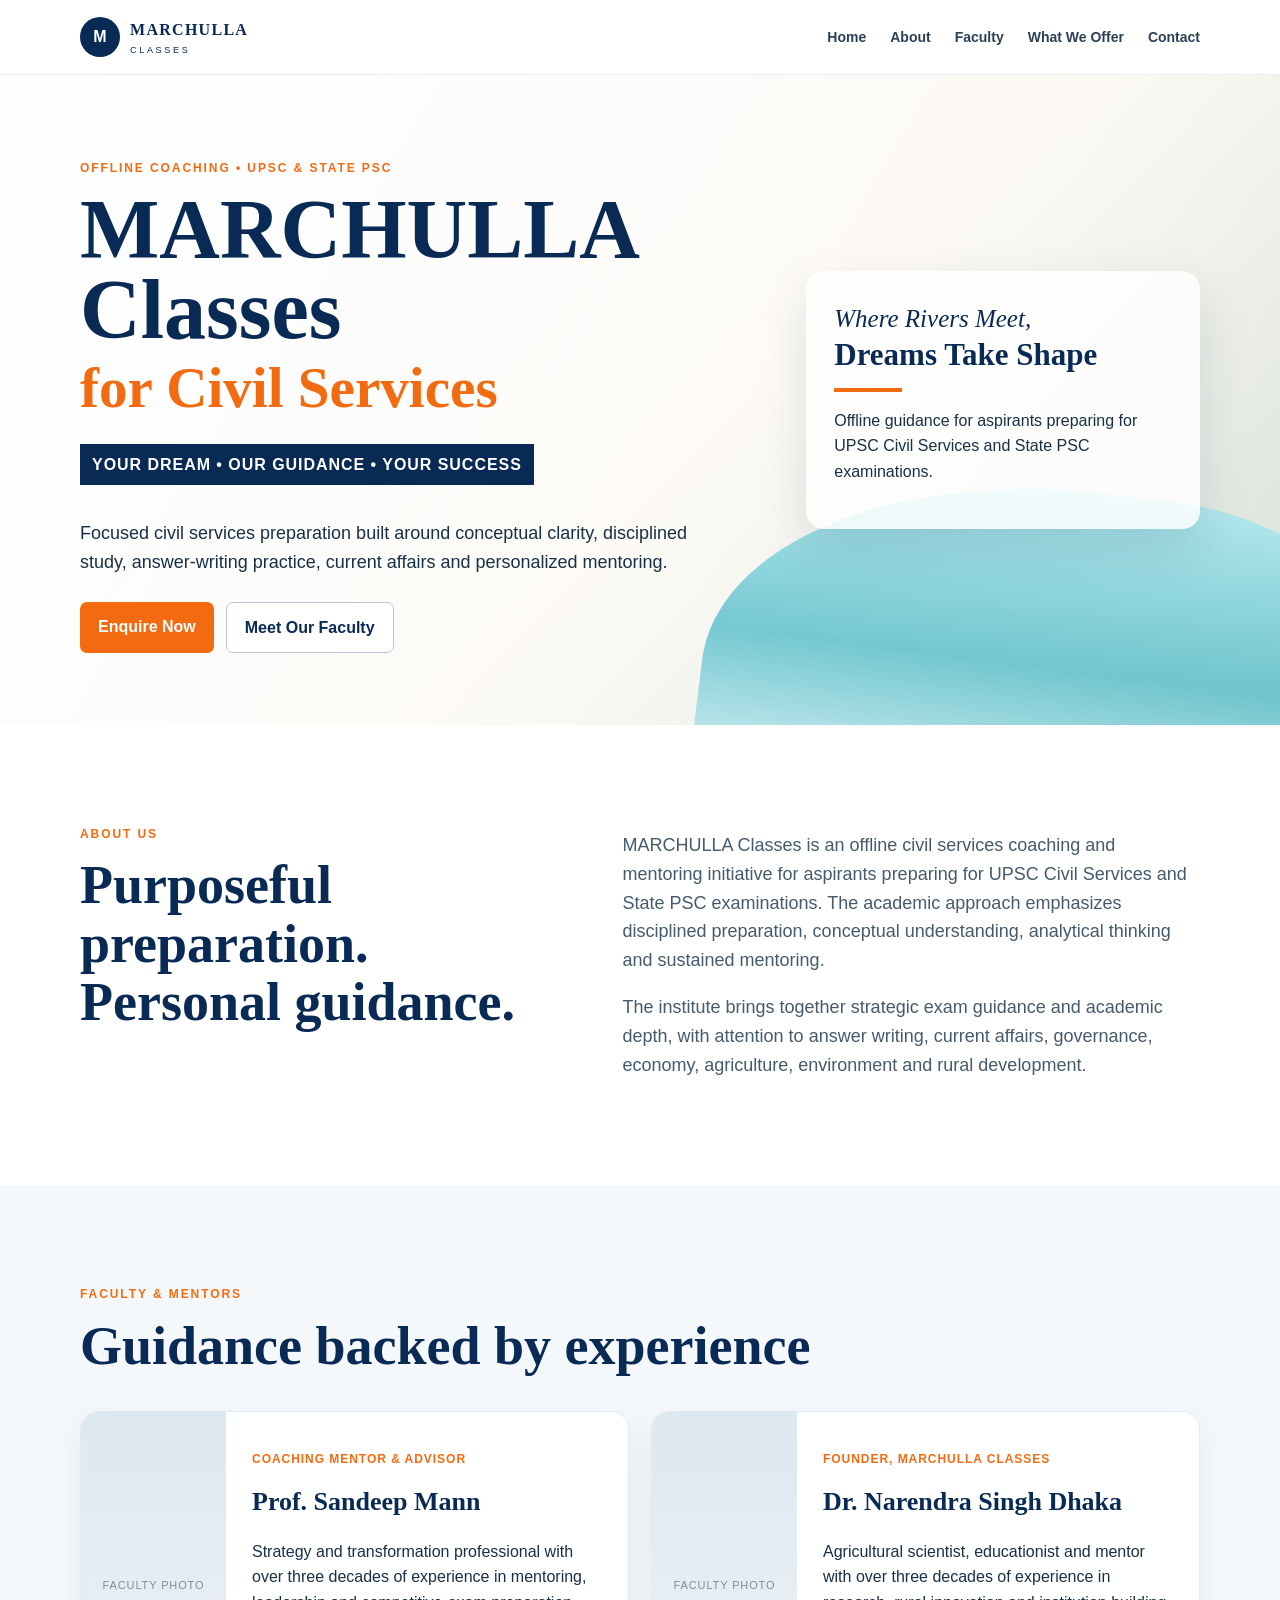
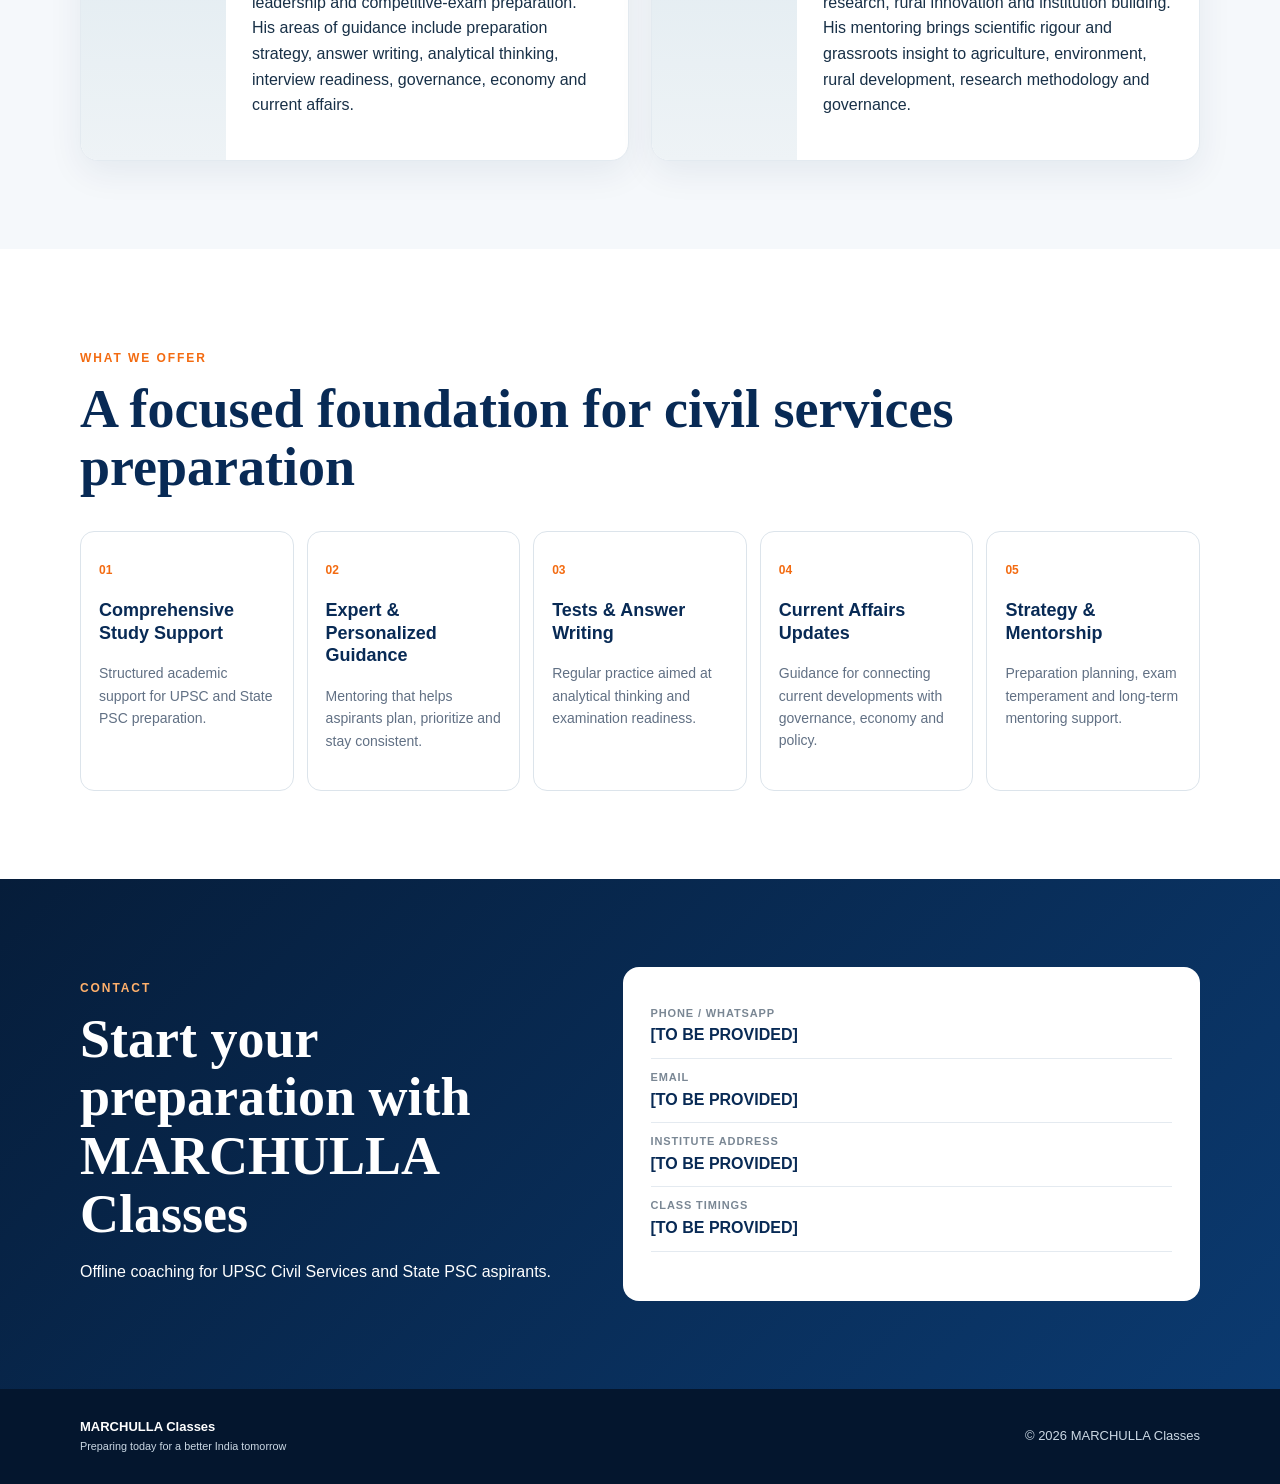
==== index.html @ 3693b589 "Add files via upload" ====
<!doctype html>
<html lang="en">
<head>
<meta charset="utf-8">
<meta name="viewport" content="width=device-width,initial-scale=1">
<meta name="description" content="MARCHULLA Classes — Offline coaching for UPSC Civil Services and State PSC examinations.">
<title>MARCHULLA Classes | Civil Services</title>
<link rel="stylesheet" href="style.css">
</head>
<body>
<header>
  <div class="wrap nav">
    <a class="brand" href="#home"><span class="mark">M</span><span><b>MARCHULLA</b><small>CLASSES</small></span></a>
    <button id="menu">☰</button>
    <nav id="nav">
      <a href="#home">Home</a><a href="#about">About</a><a href="#faculty">Faculty</a><a href="#offer">What We Offer</a><a href="#contact">Contact</a>
    </nav>
  </div>
</header>

<main>
<section class="hero" id="home">
  <div class="wrap hero-grid">
    <div>
      <p class="eyebrow">Offline Coaching • UPSC & State PSC</p>
      <h1>MARCHULLA Classes <span>for Civil Services</span></h1>
      <p class="tag">YOUR DREAM • OUR GUIDANCE • YOUR SUCCESS</p>
      <p class="intro">Focused civil services preparation built around conceptual clarity, disciplined study, answer-writing practice, current affairs and personalized mentoring.</p>
      <div class="actions"><a class="btn orange" href="#contact">Enquire Now</a><a class="btn outline" href="#faculty">Meet Our Faculty</a></div>
    </div>
    <div class="quote"><em>Where Rivers Meet,</em><strong>Dreams Take Shape</strong><i></i><p>Offline guidance for aspirants preparing for UPSC Civil Services and State PSC examinations.</p></div>
  </div>
</section>

<section class="section" id="about">
  <div class="wrap two">
    <div><p class="eyebrow">About Us</p><h2>Purposeful preparation. Personal guidance.</h2></div>
    <div class="copy"><p>MARCHULLA Classes is an offline civil services coaching and mentoring initiative for aspirants preparing for UPSC Civil Services and State PSC examinations. The academic approach emphasizes disciplined preparation, conceptual understanding, analytical thinking and sustained mentoring.</p><p>The institute brings together strategic exam guidance and academic depth, with attention to answer writing, current affairs, governance, economy, agriculture, environment and rural development.</p></div>
  </div>
</section>

<section class="section soft" id="faculty">
  <div class="wrap">
    <p class="eyebrow">Faculty & Mentors</p><h2>Guidance backed by experience</h2>
    <div class="cards">
      <article class="card">
        <div class="photo">Faculty Photo</div>
        <div><p class="role">Coaching Mentor & Advisor</p><h3>Prof. Sandeep Mann</h3><p>Strategy and transformation professional with over three decades of experience in mentoring, leadership and competitive-exam preparation. His areas of guidance include preparation strategy, answer writing, analytical thinking, interview readiness, governance, economy and current affairs.</p></div>
      </article>
      <article class="card">
        <div class="photo">Faculty Photo</div>
        <div><p class="role">Founder, MARCHULLA Classes</p><h3>Dr. Narendra Singh Dhaka</h3><p>Agricultural scientist, educationist and mentor with over three decades of experience in research, rural innovation and institution building. His mentoring brings scientific rigour and grassroots insight to agriculture, environment, rural development, research methodology and governance.</p></div>
      </article>
    </div>
  </div>
</section>

<section class="section" id="offer">
  <div class="wrap">
    <p class="eyebrow">What We Offer</p><h2>A focused foundation for civil services preparation</h2>
    <div class="offers">
      <div><b>01</b><h3>Comprehensive Study Support</h3><p>Structured academic support for UPSC and State PSC preparation.</p></div>
      <div><b>02</b><h3>Expert & Personalized Guidance</h3><p>Mentoring that helps aspirants plan, prioritize and stay consistent.</p></div>
      <div><b>03</b><h3>Tests & Answer Writing</h3><p>Regular practice aimed at analytical thinking and examination readiness.</p></div>
      <div><b>04</b><h3>Current Affairs Updates</h3><p>Guidance for connecting current developments with governance, economy and policy.</p></div>
      <div><b>05</b><h3>Strategy & Mentorship</h3><p>Preparation planning, exam temperament and long-term mentoring support.</p></div>
    </div>
  </div>
</section>

<section class="section contact" id="contact">
  <div class="wrap two">
    <div><p class="eyebrow light">Contact</p><h2>Start your preparation with MARCHULLA Classes</h2><p>Offline coaching for UPSC Civil Services and State PSC aspirants.</p></div>
    <div class="contact-card">
      <p><span>Phone / WhatsApp</span><strong>[TO BE PROVIDED]</strong></p>
      <p><span>Email</span><strong>[TO BE PROVIDED]</strong></p>
      <p><span>Institute Address</span><strong>[TO BE PROVIDED]</strong></p>
      <p><span>Class Timings</span><strong>[TO BE PROVIDED]</strong></p>
    </div>
  </div>
</section>
</main>

<footer><div class="wrap foot"><div><b>MARCHULLA Classes</b><small>Preparing today for a better India tomorrow</small></div><p>© <span id="year"></span> MARCHULLA Classes</p></div></footer>
<script src="script.js"></script>
</body>
</html>
---- style.css ----
:root{--navy:#082a55;--orange:#f36b11;--ink:#183047;--muted:#617084;--soft:#f5f8fb}*{box-sizing:border-box}html{scroll-behavior:smooth}body{margin:0;font-family:Arial,sans-serif;color:var(--ink);line-height:1.6}.wrap{width:min(1120px,92%);margin:auto}header{position:sticky;top:0;z-index:20;background:rgba(255,255,255,.95);border-bottom:1px solid #e8edf2}.nav{height:74px;display:flex;align-items:center;justify-content:space-between}.brand{display:flex;align-items:center;gap:10px;text-decoration:none;color:var(--navy)}.mark{width:40px;height:40px;border-radius:50%;display:grid;place-items:center;background:var(--navy);color:white;font-weight:800}.brand b{display:block;font-family:Georgia,serif;letter-spacing:.08em}.brand small{display:block;letter-spacing:.3em;font-size:9px}nav{display:flex;gap:24px}nav a{text-decoration:none;color:#2b4056;font-weight:700;font-size:14px}nav a:hover{color:var(--orange)}#menu{display:none;border:0;background:none;font-size:24px}.hero{min-height:650px;display:flex;align-items:center;background:linear-gradient(120deg,rgba(255,255,255,.95),rgba(255,255,255,.62)),linear-gradient(135deg,#dbeef4,#f8ecd8 55%,#88a994);position:relative;overflow:hidden}.hero:after{content:"";position:absolute;left:55%;bottom:-18%;width:50%;height:55%;background:linear-gradient(#a7e7ef,#55bdca,#e9fbff);border-radius:60% 30% 0 0;transform:rotate(7deg);opacity:.8}.hero-grid{position:relative;z-index:2;display:grid;grid-template-columns:1.25fr .75fr;gap:70px;align-items:center}.eyebrow{color:var(--orange);font-size:12px;font-weight:800;letter-spacing:.16em;text-transform:uppercase}.hero h1,.section h2{font-family:Georgia,serif;color:var(--navy)}.hero h1{font-size:clamp(48px,7vw,84px);line-height:.95;margin:12px 0}.hero h1 span{display:block;color:var(--orange);font-size:.68em;margin-top:12px}.tag{display:inline-block;background:var(--navy);color:white;padding:8px 12px;font-weight:800;letter-spacing:.06em}.intro{max-width:640px;font-size:18px}.actions{display:flex;gap:12px;flex-wrap:wrap;margin-top:25px}.btn{padding:12px 18px;border-radius:7px;text-decoration:none;font-weight:800}.orange{background:var(--orange);color:white}.outline{border:1px solid #b9c7d4;color:var(--navy);background:white}.quote{background:rgba(255,255,255,.82);padding:28px;border-radius:18px;box-shadow:0 20px 50px rgba(12,45,74,.12)}.quote em,.quote strong{display:block;font-family:Georgia,serif;color:var(--navy)}.quote em{font-size:25px}.quote strong{font-size:31px;line-height:1.05}.quote i{display:block;width:68px;height:4px;background:var(--orange);margin:16px 0}.section{padding:88px 0}.section h2{font-size:clamp(34px,4.5vw,54px);line-height:1.08;margin:8px 0 0}.two{display:grid;grid-template-columns:.9fr 1.1fr;gap:70px}.copy{font-size:18px;color:#465a6e}.soft{background:var(--soft)}.cards{display:grid;grid-template-columns:1fr 1fr;gap:22px;margin-top:36px}.card{display:grid;grid-template-columns:145px 1fr;gap:0;background:white;border:1px solid #e3eaf0;border-radius:18px;overflow:hidden;box-shadow:0 12px 35px rgba(20,48,78,.07)}.photo{display:grid;place-items:center;background:linear-gradient(#dce8ef,#eef3f6);color:#7d8b99;font-size:11px;text-transform:uppercase;letter-spacing:.08em}.card>div:last-child{padding:26px}.role{color:var(--orange);font-size:12px;font-weight:800;text-transform:uppercase;letter-spacing:.08em}.card h3{font-family:Georgia,serif;color:var(--navy);font-size:26px;margin:4px 0 8px}.offers{display:grid;grid-template-columns:repeat(5,1fr);gap:13px;margin-top:34px}.offers>div{border:1px solid #dce4eb;border-radius:14px;padding:24px 18px}.offers b{color:var(--orange);font-size:12px}.offers h3{color:var(--navy);font-size:18px;line-height:1.25}.offers p{font-size:14px;color:var(--muted)}.contact{background:linear-gradient(135deg,#061d3a,#0b3a70);color:white}.contact h2{color:white}.light{color:#ffb06b}.contact-card{background:white;color:var(--ink);padding:28px;border-radius:16px}.contact-card p{padding:10px 0;border-bottom:1px solid #e4eaf0;margin:0}.contact-card span{display:block;color:#7a8794;font-size:11px;text-transform:uppercase;letter-spacing:.08em;font-weight:800}.contact-card strong{display:block;color:var(--navy)}footer{background:#04162e;color:#cbd8e4;padding:24px 0}.foot{display:flex;justify-content:space-between;gap:20px;align-items:center;font-size:13px}.foot b{display:block;color:white}.foot small{display:block}@media(max-width:900px){#menu{display:block}nav{display:none;position:absolute;top:74px;left:0;right:0;background:white;padding:20px 4%;flex-direction:column}nav.open{display:flex}.hero{padding:80px 0 100px;min-height:auto}.hero-grid,.two{grid-template-columns:1fr}.quote{max-width:360px}.cards{grid-template-columns:1fr}.offers{grid-template-columns:repeat(2,1fr)}}@media(max-width:600px){.hero h1{font-size:48px}.quote{display:none}.section{padding:66px 0}.offers{grid-template-columns:1fr}.card{grid-template-columns:1fr}.photo{height:170px}.foot{flex-direction:column;align-items:flex-start}}
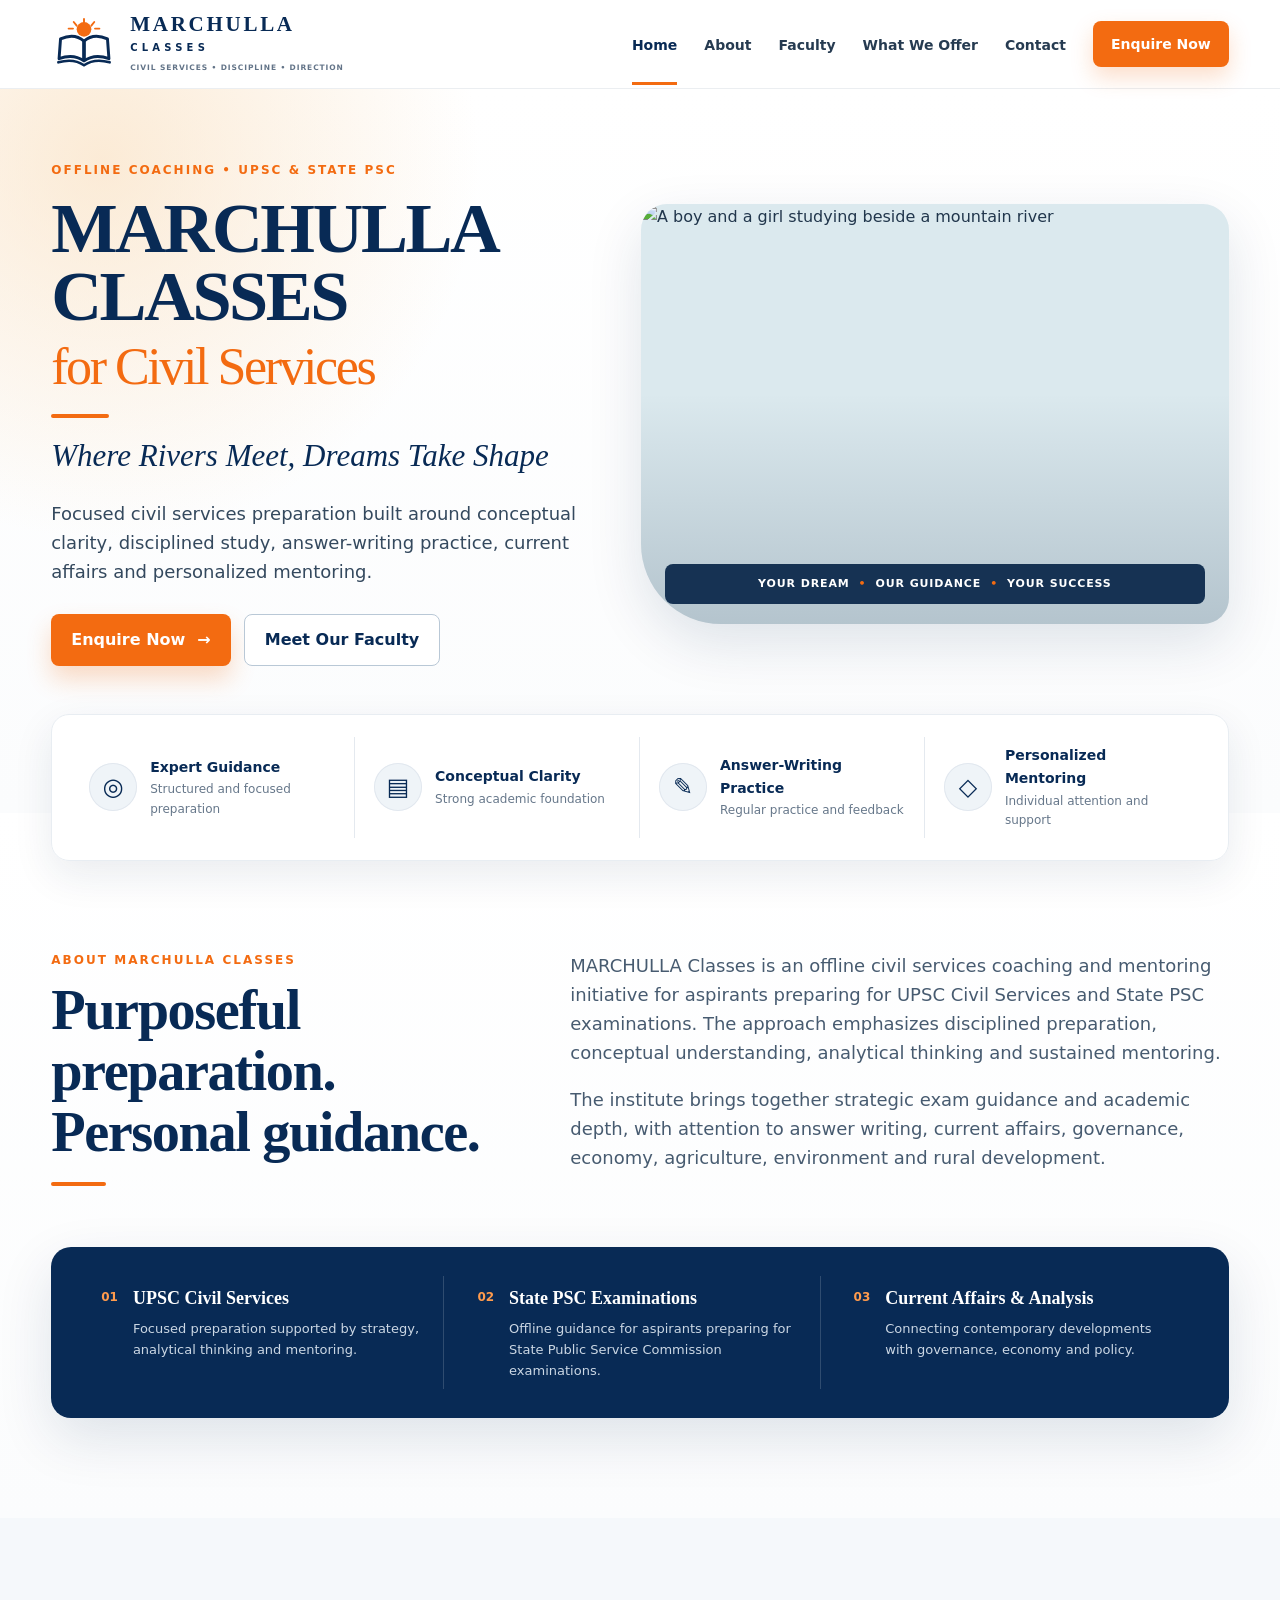
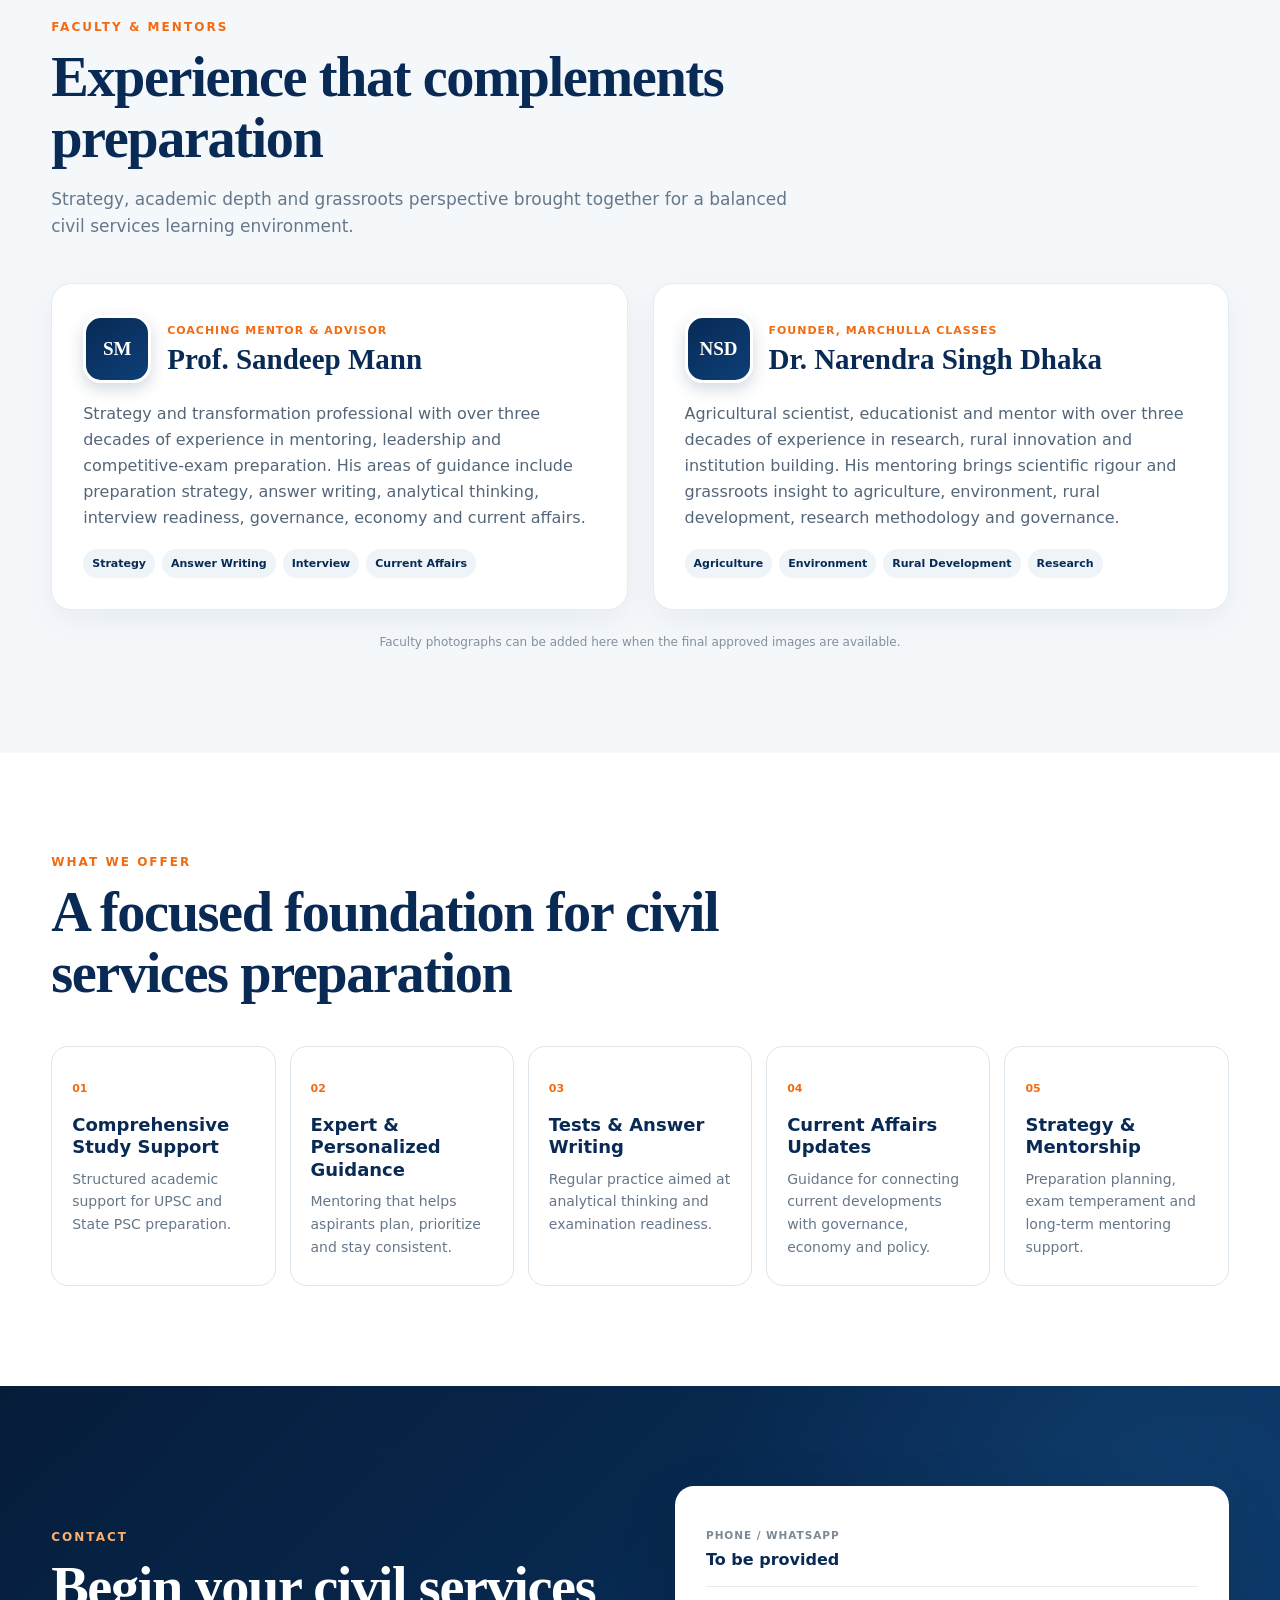
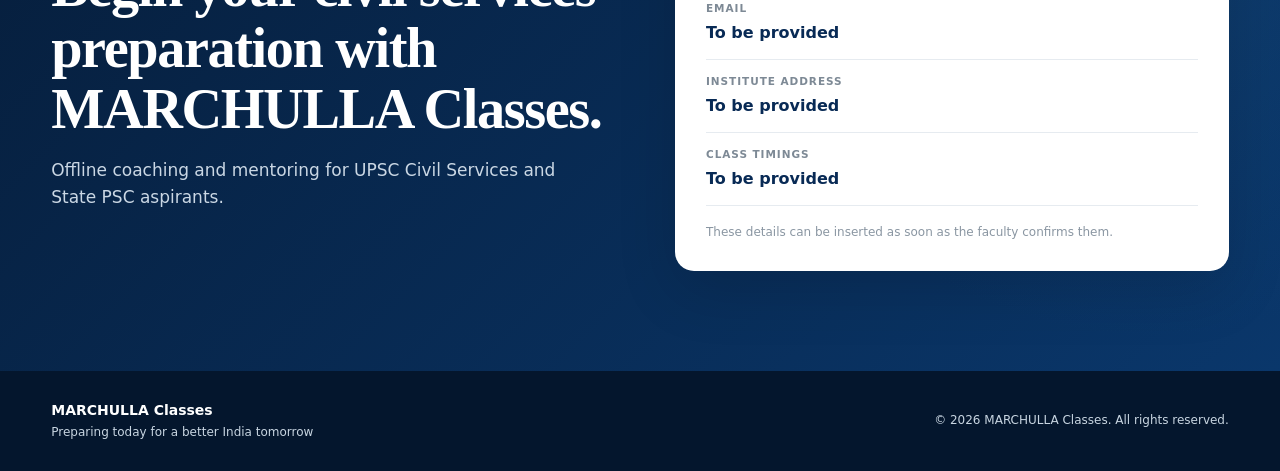
==== commit 12c08b1b: "Add files via upload" ====
--- a/index.html
+++ b/index.html
@@ -1,87 +1,248 @@
 <!doctype html>
 <html lang="en">
 <head>
-<meta charset="utf-8">
-<meta name="viewport" content="width=device-width,initial-scale=1">
-<meta name="description" content="MARCHULLA Classes — Offline coaching for UPSC Civil Services and State PSC examinations.">
-<title>MARCHULLA Classes | Civil Services</title>
-<link rel="stylesheet" href="style.css">
+  <meta charset="utf-8">
+  <meta name="viewport" content="width=device-width, initial-scale=1">
+  <meta name="description" content="MARCHULLA Classes — Offline coaching and mentoring for UPSC Civil Services and State PSC examinations.">
+  <meta name="theme-color" content="#082a55">
+  <title>MARCHULLA Classes | Civil Services</title>
+  <link rel="stylesheet" href="style.css">
 </head>
 <body>
-<header>
-  <div class="wrap nav">
-    <a class="brand" href="#home"><span class="mark">M</span><span><b>MARCHULLA</b><small>CLASSES</small></span></a>
-    <button id="menu">☰</button>
-    <nav id="nav">
-      <a href="#home">Home</a><a href="#about">About</a><a href="#faculty">Faculty</a><a href="#offer">What We Offer</a><a href="#contact">Contact</a>
-    </nav>
-  </div>
-</header>
-
-<main>
-<section class="hero" id="home">
-  <div class="wrap hero-grid">
-    <div>
-      <p class="eyebrow">Offline Coaching • UPSC & State PSC</p>
-      <h1>MARCHULLA Classes <span>for Civil Services</span></h1>
-      <p class="tag">YOUR DREAM • OUR GUIDANCE • YOUR SUCCESS</p>
-      <p class="intro">Focused civil services preparation built around conceptual clarity, disciplined study, answer-writing practice, current affairs and personalized mentoring.</p>
-      <div class="actions"><a class="btn orange" href="#contact">Enquire Now</a><a class="btn outline" href="#faculty">Meet Our Faculty</a></div>
+  <header class="site-header">
+    <div class="container nav-wrap">
+      <a class="brand" href="#home" aria-label="MARCHULLA Classes home">
+        <svg class="brand-icon" viewBox="0 0 90 70" role="img" aria-label="MARCHULLA Classes emblem">
+          <circle cx="45" cy="15" r="10" fill="#f36b11"/>
+          <g stroke="#f36b11" stroke-width="2.6" stroke-linecap="round">
+            <path d="M45 1v5M31 5l4 5M59 5l-4 5M24 14h6M60 14h6"/>
+          </g>
+          <path d="M13 28c13-6 23-5 32 3v27c-10-7-21-8-34-3z" fill="none" stroke="#082a55" stroke-width="4" stroke-linejoin="round"/>
+          <path d="M77 28c-13-6-23-5-32 3v27c10-7 21-8 34-3z" fill="none" stroke="#082a55" stroke-width="4" stroke-linejoin="round"/>
+          <path d="M45 30v28" stroke="#082a55" stroke-width="4"/>
+          <path d="M10 60c14-4 25-3 35 4 10-7 21-8 35-4" fill="none" stroke="#082a55" stroke-width="3.5" stroke-linecap="round"/>
+        </svg>
+        <span class="brand-copy">
+          <strong>MARCHULLA</strong>
+          <small>CLASSES</small>
+          <em>CIVIL SERVICES • DISCIPLINE • DIRECTION</em>
+        </span>
+      </a>
+
+      <button class="menu-btn" aria-label="Open navigation" aria-expanded="false">☰</button>
+
+      <nav class="nav-links" aria-label="Primary navigation">
+        <a class="active" href="#home">Home</a>
+        <a href="#about">About</a>
+        <a href="#faculty">Faculty</a>
+        <a href="#offerings">What We Offer</a>
+        <a href="#contact">Contact</a>
+        <a class="nav-cta" href="#contact">Enquire Now</a>
+      </nav>
     </div>
-    <div class="quote"><em>Where Rivers Meet,</em><strong>Dreams Take Shape</strong><i></i><p>Offline guidance for aspirants preparing for UPSC Civil Services and State PSC examinations.</p></div>
-  </div>
-</section>
-
-<section class="section" id="about">
-  <div class="wrap two">
-    <div><p class="eyebrow">About Us</p><h2>Purposeful preparation. Personal guidance.</h2></div>
-    <div class="copy"><p>MARCHULLA Classes is an offline civil services coaching and mentoring initiative for aspirants preparing for UPSC Civil Services and State PSC examinations. The academic approach emphasizes disciplined preparation, conceptual understanding, analytical thinking and sustained mentoring.</p><p>The institute brings together strategic exam guidance and academic depth, with attention to answer writing, current affairs, governance, economy, agriculture, environment and rural development.</p></div>
-  </div>
-</section>
-
-<section class="section soft" id="faculty">
-  <div class="wrap">
-    <p class="eyebrow">Faculty & Mentors</p><h2>Guidance backed by experience</h2>
-    <div class="cards">
-      <article class="card">
-        <div class="photo">Faculty Photo</div>
-        <div><p class="role">Coaching Mentor & Advisor</p><h3>Prof. Sandeep Mann</h3><p>Strategy and transformation professional with over three decades of experience in mentoring, leadership and competitive-exam preparation. His areas of guidance include preparation strategy, answer writing, analytical thinking, interview readiness, governance, economy and current affairs.</p></div>
-      </article>
-      <article class="card">
-        <div class="photo">Faculty Photo</div>
-        <div><p class="role">Founder, MARCHULLA Classes</p><h3>Dr. Narendra Singh Dhaka</h3><p>Agricultural scientist, educationist and mentor with over three decades of experience in research, rural innovation and institution building. His mentoring brings scientific rigour and grassroots insight to agriculture, environment, rural development, research methodology and governance.</p></div>
-      </article>
+  </header>
+
+  <main>
+    <section class="hero" id="home">
+      <div class="container hero-grid">
+        <div class="hero-copy">
+          <p class="eyebrow">Offline Coaching • UPSC & State PSC</p>
+          <h1>MARCHULLA CLASSES <span>for Civil Services</span></h1>
+          <div class="accent-line"></div>
+          <p class="script-line">Where Rivers Meet, Dreams Take Shape</p>
+          <p class="hero-intro">
+            Focused civil services preparation built around conceptual clarity,
+            disciplined study, answer-writing practice, current affairs and personalized mentoring.
+          </p>
+          <div class="hero-actions">
+            <a class="btn primary" href="#contact">Enquire Now <span>→</span></a>
+            <a class="btn secondary" href="#faculty">Meet Our Faculty</a>
+          </div>
+        </div>
+
+        <div class="hero-visual">
+          <img src="hero.jpg" alt="A boy and a girl studying beside a mountain river">
+          <div class="visual-note">
+            <span>YOUR DREAM</span>
+            <i>•</i>
+            <span>OUR GUIDANCE</span>
+            <i>•</i>
+            <span>YOUR SUCCESS</span>
+          </div>
+        </div>
+      </div>
+
+      <div class="container feature-strip">
+        <div class="feature">
+          <div class="feature-icon">◎</div>
+          <div><strong>Expert Guidance</strong><span>Structured and focused preparation</span></div>
+        </div>
+        <div class="feature">
+          <div class="feature-icon">▤</div>
+          <div><strong>Conceptual Clarity</strong><span>Strong academic foundation</span></div>
+        </div>
+        <div class="feature">
+          <div class="feature-icon">✎</div>
+          <div><strong>Answer-Writing Practice</strong><span>Regular practice and feedback</span></div>
+        </div>
+        <div class="feature">
+          <div class="feature-icon">◇</div>
+          <div><strong>Personalized Mentoring</strong><span>Individual attention and support</span></div>
+        </div>
+      </div>
+    </section>
+
+    <section class="section about" id="about">
+      <div class="container about-grid">
+        <div>
+          <p class="section-kicker">About MARCHULLA Classes</p>
+          <h2>Purposeful preparation.<br>Personal guidance.</h2>
+          <div class="short-rule"></div>
+        </div>
+        <div class="about-copy">
+          <p>
+            MARCHULLA Classes is an offline civil services coaching and mentoring initiative
+            for aspirants preparing for UPSC Civil Services and State PSC examinations.
+            The approach emphasizes disciplined preparation, conceptual understanding,
+            analytical thinking and sustained mentoring.
+          </p>
+          <p>
+            The institute brings together strategic exam guidance and academic depth,
+            with attention to answer writing, current affairs, governance, economy,
+            agriculture, environment and rural development.
+          </p>
+        </div>
+      </div>
+
+      <div class="container focus-panel">
+        <div class="focus-item">
+          <span class="focus-num">01</span>
+          <div><strong>UPSC Civil Services</strong><p>Focused preparation supported by strategy, analytical thinking and mentoring.</p></div>
+        </div>
+        <div class="focus-item">
+          <span class="focus-num">02</span>
+          <div><strong>State PSC Examinations</strong><p>Offline guidance for aspirants preparing for State Public Service Commission examinations.</p></div>
+        </div>
+        <div class="focus-item">
+          <span class="focus-num">03</span>
+          <div><strong>Current Affairs & Analysis</strong><p>Connecting contemporary developments with governance, economy and policy.</p></div>
+        </div>
+      </div>
+    </section>
+
+    <section class="section faculty-section" id="faculty">
+      <div class="container">
+        <div class="section-heading">
+          <p class="section-kicker">Faculty & Mentors</p>
+          <h2>Experience that complements preparation</h2>
+          <p>
+            Strategy, academic depth and grassroots perspective brought together
+            for a balanced civil services learning environment.
+          </p>
+        </div>
+
+        <div class="faculty-grid">
+          <article class="faculty-card">
+            <div class="faculty-top">
+              <div class="monogram">SM</div>
+              <div>
+                <p class="faculty-role">Coaching Mentor & Advisor</p>
+                <h3>Prof. Sandeep Mann</h3>
+              </div>
+            </div>
+            <p>
+              Strategy and transformation professional with over three decades of experience
+              in mentoring, leadership and competitive-exam preparation. His areas of guidance
+              include preparation strategy, answer writing, analytical thinking, interview readiness,
+              governance, economy and current affairs.
+            </p>
+            <div class="chips">
+              <span>Strategy</span><span>Answer Writing</span><span>Interview</span><span>Current Affairs</span>
+            </div>
+          </article>
+
+          <article class="faculty-card">
+            <div class="faculty-top">
+              <div class="monogram">NSD</div>
+              <div>
+                <p class="faculty-role">Founder, MARCHULLA Classes</p>
+                <h3>Dr. Narendra Singh Dhaka</h3>
+              </div>
+            </div>
+            <p>
+              Agricultural scientist, educationist and mentor with over three decades of experience
+              in research, rural innovation and institution building. His mentoring brings scientific
+              rigour and grassroots insight to agriculture, environment, rural development,
+              research methodology and governance.
+            </p>
+            <div class="chips">
+              <span>Agriculture</span><span>Environment</span><span>Rural Development</span><span>Research</span>
+            </div>
+          </article>
+        </div>
+
+        <p class="photo-note">Faculty photographs can be added here when the final approved images are available.</p>
+      </div>
+    </section>
+
+    <section class="section offerings" id="offerings">
+      <div class="container">
+        <div class="section-heading narrow">
+          <p class="section-kicker">What We Offer</p>
+          <h2>A focused foundation for civil services preparation</h2>
+        </div>
+
+        <div class="offer-grid">
+          <article><span>01</span><h3>Comprehensive Study Support</h3><p>Structured academic support for UPSC and State PSC preparation.</p></article>
+          <article><span>02</span><h3>Expert & Personalized Guidance</h3><p>Mentoring that helps aspirants plan, prioritize and stay consistent.</p></article>
+          <article><span>03</span><h3>Tests & Answer Writing</h3><p>Regular practice aimed at analytical thinking and examination readiness.</p></article>
+          <article><span>04</span><h3>Current Affairs Updates</h3><p>Guidance for connecting current developments with governance, economy and policy.</p></article>
+          <article><span>05</span><h3>Strategy & Mentorship</h3><p>Preparation planning, exam temperament and long-term mentoring support.</p></article>
+        </div>
+      </div>
+    </section>
+
+    <section class="section contact-section" id="contact">
+      <div class="container contact-grid">
+        <div class="contact-copy">
+          <p class="section-kicker light">Contact</p>
+          <h2>Begin your civil services preparation with MARCHULLA Classes.</h2>
+          <p>Offline coaching and mentoring for UPSC Civil Services and State PSC aspirants.</p>
+        </div>
+
+        <div class="contact-card">
+          <div class="contact-row">
+            <span>Phone / WhatsApp</span>
+            <strong>To be provided</strong>
+          </div>
+          <div class="contact-row">
+            <span>Email</span>
+            <strong>To be provided</strong>
+          </div>
+          <div class="contact-row">
+            <span>Institute Address</span>
+            <strong>To be provided</strong>
+          </div>
+          <div class="contact-row">
+            <span>Class Timings</span>
+            <strong>To be provided</strong>
+          </div>
+          <p class="contact-note">These details can be inserted as soon as the faculty confirms them.</p>
+        </div>
+      </div>
+    </section>
+  </main>
+
+  <footer class="footer">
+    <div class="container footer-grid">
+      <div class="footer-brand">
+        <strong>MARCHULLA Classes</strong>
+        <span>Preparing today for a better India tomorrow</span>
+      </div>
+      <p>© <span id="year"></span> MARCHULLA Classes. All rights reserved.</p>
     </div>
-  </div>
-</section>
-
-<section class="section" id="offer">
-  <div class="wrap">
-    <p class="eyebrow">What We Offer</p><h2>A focused foundation for civil services preparation</h2>
-    <div class="offers">
-      <div><b>01</b><h3>Comprehensive Study Support</h3><p>Structured academic support for UPSC and State PSC preparation.</p></div>
-      <div><b>02</b><h3>Expert & Personalized Guidance</h3><p>Mentoring that helps aspirants plan, prioritize and stay consistent.</p></div>
-      <div><b>03</b><h3>Tests & Answer Writing</h3><p>Regular practice aimed at analytical thinking and examination readiness.</p></div>
-      <div><b>04</b><h3>Current Affairs Updates</h3><p>Guidance for connecting current developments with governance, economy and policy.</p></div>
-      <div><b>05</b><h3>Strategy & Mentorship</h3><p>Preparation planning, exam temperament and long-term mentoring support.</p></div>
-    </div>
-  </div>
-</section>
-
-<section class="section contact" id="contact">
-  <div class="wrap two">
-    <div><p class="eyebrow light">Contact</p><h2>Start your preparation with MARCHULLA Classes</h2><p>Offline coaching for UPSC Civil Services and State PSC aspirants.</p></div>
-    <div class="contact-card">
-      <p><span>Phone / WhatsApp</span><strong>[TO BE PROVIDED]</strong></p>
-      <p><span>Email</span><strong>[TO BE PROVIDED]</strong></p>
-      <p><span>Institute Address</span><strong>[TO BE PROVIDED]</strong></p>
-      <p><span>Class Timings</span><strong>[TO BE PROVIDED]</strong></p>
-    </div>
-  </div>
-</section>
-</main>
-
-<footer><div class="wrap foot"><div><b>MARCHULLA Classes</b><small>Preparing today for a better India tomorrow</small></div><p>© <span id="year"></span> MARCHULLA Classes</p></div></footer>
-<script src="script.js"></script>
+  </footer>
+
+  <script src="script.js"></script>
 </body>
-</html>+</html>
--- a/style.css
+++ b/style.css
@@ -1 +1,302 @@
-:root{--navy:#082a55;--orange:#f36b11;--ink:#183047;--muted:#617084;--soft:#f5f8fb}*{box-sizing:border-box}html{scroll-behavior:smooth}body{margin:0;font-family:Arial,sans-serif;color:var(--ink);line-height:1.6}.wrap{width:min(1120px,92%);margin:auto}header{position:sticky;top:0;z-index:20;background:rgba(255,255,255,.95);border-bottom:1px solid #e8edf2}.nav{height:74px;display:flex;align-items:center;justify-content:space-between}.brand{display:flex;align-items:center;gap:10px;text-decoration:none;color:var(--navy)}.mark{width:40px;height:40px;border-radius:50%;display:grid;place-items:center;background:var(--navy);color:white;font-weight:800}.brand b{display:block;font-family:Georgia,serif;letter-spacing:.08em}.brand small{display:block;letter-spacing:.3em;font-size:9px}nav{display:flex;gap:24px}nav a{text-decoration:none;color:#2b4056;font-weight:700;font-size:14px}nav a:hover{color:var(--orange)}#menu{display:none;border:0;background:none;font-size:24px}.hero{min-height:650px;display:flex;align-items:center;background:linear-gradient(120deg,rgba(255,255,255,.95),rgba(255,255,255,.62)),linear-gradient(135deg,#dbeef4,#f8ecd8 55%,#88a994);position:relative;overflow:hidden}.hero:after{content:"";position:absolute;left:55%;bottom:-18%;width:50%;height:55%;background:linear-gradient(#a7e7ef,#55bdca,#e9fbff);border-radius:60% 30% 0 0;transform:rotate(7deg);opacity:.8}.hero-grid{position:relative;z-index:2;display:grid;grid-template-columns:1.25fr .75fr;gap:70px;align-items:center}.eyebrow{color:var(--orange);font-size:12px;font-weight:800;letter-spacing:.16em;text-transform:uppercase}.hero h1,.section h2{font-family:Georgia,serif;color:var(--navy)}.hero h1{font-size:clamp(48px,7vw,84px);line-height:.95;margin:12px 0}.hero h1 span{display:block;color:var(--orange);font-size:.68em;margin-top:12px}.tag{display:inline-block;background:var(--navy);color:white;padding:8px 12px;font-weight:800;letter-spacing:.06em}.intro{max-width:640px;font-size:18px}.actions{display:flex;gap:12px;flex-wrap:wrap;margin-top:25px}.btn{padding:12px 18px;border-radius:7px;text-decoration:none;font-weight:800}.orange{background:var(--orange);color:white}.outline{border:1px solid #b9c7d4;color:var(--navy);background:white}.quote{background:rgba(255,255,255,.82);padding:28px;border-radius:18px;box-shadow:0 20px 50px rgba(12,45,74,.12)}.quote em,.quote strong{display:block;font-family:Georgia,serif;color:var(--navy)}.quote em{font-size:25px}.quote strong{font-size:31px;line-height:1.05}.quote i{display:block;width:68px;height:4px;background:var(--orange);margin:16px 0}.section{padding:88px 0}.section h2{font-size:clamp(34px,4.5vw,54px);line-height:1.08;margin:8px 0 0}.two{display:grid;grid-template-columns:.9fr 1.1fr;gap:70px}.copy{font-size:18px;color:#465a6e}.soft{background:var(--soft)}.cards{display:grid;grid-template-columns:1fr 1fr;gap:22px;margin-top:36px}.card{display:grid;grid-template-columns:145px 1fr;gap:0;background:white;border:1px solid #e3eaf0;border-radius:18px;overflow:hidden;box-shadow:0 12px 35px rgba(20,48,78,.07)}.photo{display:grid;place-items:center;background:linear-gradient(#dce8ef,#eef3f6);color:#7d8b99;font-size:11px;text-transform:uppercase;letter-spacing:.08em}.card>div:last-child{padding:26px}.role{color:var(--orange);font-size:12px;font-weight:800;text-transform:uppercase;letter-spacing:.08em}.card h3{font-family:Georgia,serif;color:var(--navy);font-size:26px;margin:4px 0 8px}.offers{display:grid;grid-template-columns:repeat(5,1fr);gap:13px;margin-top:34px}.offers>div{border:1px solid #dce4eb;border-radius:14px;padding:24px 18px}.offers b{color:var(--orange);font-size:12px}.offers h3{color:var(--navy);font-size:18px;line-height:1.25}.offers p{font-size:14px;color:var(--muted)}.contact{background:linear-gradient(135deg,#061d3a,#0b3a70);color:white}.contact h2{color:white}.light{color:#ffb06b}.contact-card{background:white;color:var(--ink);padding:28px;border-radius:16px}.contact-card p{padding:10px 0;border-bottom:1px solid #e4eaf0;margin:0}.contact-card span{display:block;color:#7a8794;font-size:11px;text-transform:uppercase;letter-spacing:.08em;font-weight:800}.contact-card strong{display:block;color:var(--navy)}footer{background:#04162e;color:#cbd8e4;padding:24px 0}.foot{display:flex;justify-content:space-between;gap:20px;align-items:center;font-size:13px}.foot b{display:block;color:white}.foot small{display:block}@media(max-width:900px){#menu{display:block}nav{display:none;position:absolute;top:74px;left:0;right:0;background:white;padding:20px 4%;flex-direction:column}nav.open{display:flex}.hero{padding:80px 0 100px;min-height:auto}.hero-grid,.two{grid-template-columns:1fr}.quote{max-width:360px}.cards{grid-template-columns:1fr}.offers{grid-template-columns:repeat(2,1fr)}}@media(max-width:600px){.hero h1{font-size:48px}.quote{display:none}.section{padding:66px 0}.offers{grid-template-columns:1fr}.card{grid-template-columns:1fr}.photo{height:170px}.foot{flex-direction:column;align-items:flex-start}}+
+:root{
+  --navy:#082a55;
+  --navy2:#0d3f78;
+  --navy3:#061d3a;
+  --orange:#f36b11;
+  --orange2:#ff8a32;
+  --cream:#fbf8f2;
+  --soft:#f5f8fb;
+  --text:#21364c;
+  --muted:#66778a;
+  --line:#dde5ec;
+  --white:#ffffff;
+  --shadow:0 20px 55px rgba(10,43,79,.12);
+}
+*{box-sizing:border-box}
+html{scroll-behavior:smooth}
+body{
+  margin:0;
+  font-family:Inter,ui-sans-serif,system-ui,-apple-system,BlinkMacSystemFont,"Segoe UI",sans-serif;
+  color:var(--text);
+  background:#fff;
+  line-height:1.62;
+}
+a{color:inherit;text-decoration:none}
+img{max-width:100%;display:block}
+.container{width:min(1180px,92%);margin:auto}
+
+.site-header{
+  position:sticky;top:0;z-index:100;
+  background:rgba(255,255,255,.95);
+  backdrop-filter:blur(16px);
+  border-bottom:1px solid rgba(8,42,85,.08);
+}
+.nav-wrap{
+  min-height:88px;
+  display:flex;align-items:center;justify-content:space-between;gap:28px;
+}
+.brand{display:flex;align-items:center;gap:13px;color:var(--navy)}
+.brand-icon{width:66px;height:52px;flex:0 0 auto}
+.brand-copy strong{
+  display:block;font-family:Georgia,"Times New Roman",serif;
+  font-size:21px;line-height:1;letter-spacing:.13em;
+}
+.brand-copy small{
+  display:block;font-size:10px;font-weight:800;letter-spacing:.42em;
+  margin-top:5px;
+}
+.brand-copy em{
+  display:block;font-style:normal;font-size:7.5px;font-weight:800;
+  letter-spacing:.12em;margin-top:5px;color:#637488;
+}
+.nav-links{display:flex;align-items:center;gap:27px;font-size:14px;font-weight:750;color:#263b51}
+.nav-links>a:not(.nav-cta){padding:31px 0 26px;border-bottom:3px solid transparent}
+.nav-links>a:hover,.nav-links>a.active{color:var(--navy);border-color:var(--orange)}
+.nav-cta{background:var(--orange);color:#fff!important;padding:12px 18px;border-radius:8px;box-shadow:0 10px 22px rgba(243,107,17,.22)}
+.menu-btn{display:none;border:0;background:none;color:var(--navy);font-size:26px;cursor:pointer}
+
+.hero{
+  padding:72px 0 0;
+  background:
+    radial-gradient(circle at 8% 10%,rgba(250,227,198,.72),transparent 28%),
+    linear-gradient(180deg,#fff 0%,#fbfcfd 100%);
+}
+.hero-grid{
+  display:grid;grid-template-columns:.95fr 1.05fr;gap:58px;align-items:center;
+}
+.eyebrow,.section-kicker{
+  color:var(--orange);font-size:12px;font-weight:850;
+  letter-spacing:.17em;text-transform:uppercase;margin:0;
+}
+.hero h1{
+  font-family:Georgia,"Times New Roman",serif;
+  font-size:clamp(48px,5.5vw,78px);
+  line-height:.96;
+  margin:15px 0 13px;
+  color:var(--navy);
+  letter-spacing:-.035em;
+}
+.hero h1 span{display:block;color:var(--orange);font-size:.74em;font-weight:500;margin-top:11px}
+.accent-line{width:58px;height:4px;background:var(--orange);border-radius:5px;margin:22px 0 13px}
+.script-line{
+  font-family:Georgia,"Times New Roman",serif;
+  color:var(--navy);font-style:italic;
+  font-size:clamp(22px,2.5vw,31px);margin:0 0 14px;
+}
+.hero-intro{font-size:18px;max-width:625px;color:#34495e}
+.hero-actions{display:flex;gap:13px;margin-top:28px;flex-wrap:wrap}
+.btn{
+  display:inline-flex;align-items:center;justify-content:center;gap:12px;
+  min-height:52px;padding:0 20px;border-radius:8px;
+  font-weight:800;transition:.2s ease;
+}
+.btn:hover{transform:translateY(-2px)}
+.btn.primary{background:var(--orange);color:#fff;box-shadow:0 13px 24px rgba(243,107,17,.24)}
+.btn.secondary{border:1px solid #b9c8d6;background:#fff;color:var(--navy)}
+
+.hero-visual{
+  position:relative;
+  border-radius:26px 26px 26px 80px;
+  overflow:hidden;
+  box-shadow:var(--shadow);
+  min-height:420px;
+  background:#dbe9ee;
+}
+.hero-visual img{width:100%;height:100%;min-height:420px;object-fit:cover;object-position:center}
+.hero-visual::after{
+  content:"";position:absolute;inset:0;
+  background:linear-gradient(180deg,transparent 45%,rgba(4,29,58,.18) 100%);
+  pointer-events:none;
+}
+.visual-note{
+  position:absolute;z-index:2;left:24px;right:24px;bottom:20px;
+  display:flex;justify-content:center;align-items:center;gap:9px;flex-wrap:wrap;
+  background:rgba(6,36,71,.91);color:#fff;
+  padding:11px 14px;border-radius:8px;
+  font-size:11px;font-weight:850;letter-spacing:.08em;
+}
+.visual-note i{color:var(--orange);font-style:normal}
+
+.feature-strip{
+  position:relative;z-index:5;
+  transform:translateY(48px);
+  background:rgba(255,255,255,.97);
+  border:1px solid #e8edf2;
+  border-radius:18px;
+  box-shadow:0 14px 40px rgba(18,49,83,.09);
+  display:grid;grid-template-columns:repeat(4,1fr);
+  padding:22px 18px;
+}
+.feature{
+  display:flex;gap:13px;align-items:center;padding:7px 19px;
+  border-right:1px solid #e4e9ef;
+}
+.feature:last-child{border-right:0}
+.feature-icon{
+  width:48px;height:48px;flex:0 0 48px;border-radius:50%;
+  background:#eff4f8;color:var(--navy);
+  display:grid;place-items:center;
+  font-size:24px;font-weight:900;
+  box-shadow:inset 0 0 0 1px #e2e8ef;
+}
+.feature strong{display:block;color:var(--navy);font-size:14px}
+.feature span{display:block;color:var(--muted);font-size:12px;margin-top:2px}
+
+.section{padding:100px 0}
+.about{padding-top:138px;background:linear-gradient(180deg,#fff,#fbfcfd)}
+.about-grid{display:grid;grid-template-columns:.8fr 1.2fr;gap:80px;align-items:start}
+.section h2{
+  color:var(--navy);
+  font-family:Georgia,"Times New Roman",serif;
+  font-size:clamp(36px,4.4vw,58px);
+  line-height:1.08;margin:10px 0;
+  letter-spacing:-.025em;
+}
+.short-rule{width:55px;height:4px;background:var(--orange);border-radius:8px;margin-top:20px}
+.about-copy{font-size:18px;color:#475b70}
+.about-copy p:first-child{margin-top:0}
+
+.focus-panel{
+  margin-top:56px;
+  background:var(--navy);
+  color:#fff;
+  border-radius:20px;
+  padding:29px 32px;
+  display:grid;grid-template-columns:repeat(3,1fr);gap:15px;
+  box-shadow:var(--shadow);
+}
+.focus-item{display:flex;gap:15px;padding:8px 18px;border-right:1px solid rgba(255,255,255,.16)}
+.focus-item:last-child{border-right:0}
+.focus-num{color:#ff9b4d;font-weight:900;font-size:12px;padding-top:4px}
+.focus-item strong{display:block;font-family:Georgia,serif;font-size:18px}
+.focus-item p{color:#cbd7e4;font-size:13px;margin:5px 0 0}
+
+.faculty-section{background:var(--soft)}
+.section-heading{max-width:740px;margin-bottom:42px}
+.section-heading>p:last-child{font-size:17px;color:var(--muted)}
+.faculty-grid{display:grid;grid-template-columns:1fr 1fr;gap:25px}
+.faculty-card{
+  background:#fff;border:1px solid #e4ebf1;border-radius:20px;
+  padding:31px;box-shadow:0 12px 34px rgba(13,49,86,.06);
+}
+.faculty-top{display:flex;align-items:center;gap:16px;margin-bottom:18px}
+.monogram{
+  width:68px;height:68px;border-radius:18px;
+  background:linear-gradient(145deg,var(--navy),var(--navy2));
+  color:#fff;display:grid;place-items:center;
+  font-family:Georgia,serif;font-weight:800;font-size:19px;
+  border:3px solid #fff;box-shadow:0 6px 16px rgba(8,42,85,.18);
+}
+.faculty-role{
+  color:var(--orange);text-transform:uppercase;letter-spacing:.09em;
+  font-size:11px;font-weight:850;margin:0 0 4px;
+}
+.faculty-card h3{font-family:Georgia,serif;color:var(--navy);font-size:29px;margin:0;line-height:1.1}
+.faculty-card>p{color:#536679}
+.chips{display:flex;gap:7px;flex-wrap:wrap;margin-top:18px}
+.chips span{font-size:11px;font-weight:750;color:var(--navy);background:#eef4f8;padding:6px 9px;border-radius:40px}
+.photo-note{text-align:center;color:#83909d;font-size:12px;margin:23px 0 0}
+
+.offerings{background:#fff}
+.narrow{max-width:700px}
+.offer-grid{display:grid;grid-template-columns:repeat(5,1fr);gap:14px;margin-top:39px}
+.offer-grid article{
+  background:#fff;border:1px solid var(--line);border-radius:17px;
+  padding:27px 20px;min-height:205px;transition:.2s ease;
+}
+.offer-grid article:hover{transform:translateY(-4px);box-shadow:0 14px 30px rgba(11,45,81,.07);border-color:#cad6e0}
+.offer-grid article>span{font-size:11px;color:var(--orange);font-weight:900}
+.offer-grid h3{color:var(--navy);font-size:18px;line-height:1.25;margin:14px 0 9px}
+.offer-grid p{font-size:14px;color:var(--muted);margin:0}
+
+.contact-section{
+  background:
+    radial-gradient(circle at 90% 20%,rgba(29,90,145,.3),transparent 35%),
+    linear-gradient(135deg,#061d3a,#0a376b);
+  color:#fff;
+}
+.contact-grid{display:grid;grid-template-columns:1fr 1fr;gap:70px;align-items:center}
+.section-kicker.light{color:#ffad6d}
+.contact-section h2{color:#fff}
+.contact-copy>p:last-child{font-size:17px;color:#cad7e4}
+.contact-card{
+  background:#fff;color:var(--text);padding:28px 31px;
+  border-radius:19px;box-shadow:0 20px 60px rgba(0,0,0,.14);
+}
+.contact-row{padding:13px 0;border-bottom:1px solid #e6ebf0}
+.contact-row span{
+  display:block;color:#7d8995;font-size:10.5px;font-weight:850;
+  text-transform:uppercase;letter-spacing:.09em;
+}
+.contact-row strong{display:block;color:var(--navy);margin-top:3px}
+.contact-note{font-size:12px;color:#8a96a2;margin:17px 0 0}
+
+.footer{background:#04162d;color:#c8d5e1;padding:28px 0}
+.footer-grid{display:flex;justify-content:space-between;gap:30px;align-items:center;font-size:12px}
+.footer-brand strong{display:block;color:#fff;font-size:14px}
+.footer-brand span{display:block;margin-top:2px}
+.footer p{margin:0}
+
+@media(max-width:1020px){
+  .brand-copy em{display:none}
+  .nav-links{gap:18px}
+  .nav-cta{display:none}
+  .hero-grid{gap:35px}
+  .feature-strip{grid-template-columns:repeat(2,1fr);transform:translateY(38px)}
+  .feature:nth-child(2){border-right:0}
+  .feature:nth-child(-n+2){border-bottom:1px solid #e4e9ef;padding-bottom:16px}
+  .feature:nth-child(n+3){padding-top:16px}
+  .offer-grid{grid-template-columns:repeat(3,1fr)}
+}
+@media(max-width:820px){
+  .nav-wrap{min-height:76px}
+  .brand-icon{width:55px;height:46px}
+  .brand-copy strong{font-size:17px}
+  .menu-btn{display:block}
+  .nav-links{
+    display:none;position:absolute;top:76px;left:0;right:0;
+    background:#fff;padding:18px 4% 23px;
+    flex-direction:column;align-items:flex-start;gap:0;
+    border-top:1px solid #edf1f5;
+    box-shadow:0 12px 25px rgba(10,43,79,.08);
+  }
+  .nav-links.open{display:flex}
+  .nav-links>a:not(.nav-cta){width:100%;padding:12px 0;border-bottom:1px solid #eef2f5}
+  .hero{padding-top:50px}
+  .hero-grid{grid-template-columns:1fr}
+  .hero-copy{max-width:720px}
+  .hero-visual{border-radius:22px;min-height:350px}
+  .hero-visual img{min-height:350px}
+  .about-grid,.contact-grid{grid-template-columns:1fr;gap:35px}
+  .focus-panel{grid-template-columns:1fr;padding:24px}
+  .focus-item{border-right:0;border-bottom:1px solid rgba(255,255,255,.15);padding:15px 8px}
+  .focus-item:last-child{border-bottom:0}
+  .faculty-grid{grid-template-columns:1fr}
+  .offer-grid{grid-template-columns:repeat(2,1fr)}
+}
+@media(max-width:560px){
+  .container{width:min(92%,1180px)}
+  .brand-copy small{letter-spacing:.3em}
+  .hero h1{font-size:46px}
+  .hero h1 span{font-size:.67em}
+  .script-line{font-size:22px}
+  .hero-intro{font-size:16px}
+  .hero-visual{min-height:285px}
+  .hero-visual img{min-height:285px}
+  .visual-note{font-size:9px;left:12px;right:12px;bottom:12px;padding:9px}
+  .feature-strip{grid-template-columns:1fr;padding:13px;transform:translateY(28px)}
+  .feature,.feature:nth-child(2),.feature:nth-child(-n+2),.feature:nth-child(n+3){
+    border-right:0;border-bottom:1px solid #e4e9ef;padding:14px 10px;
+  }
+  .feature:last-child{border-bottom:0}
+  .about{padding-top:95px}
+  .section{padding:76px 0}
+  .section h2{font-size:38px}
+  .offer-grid{grid-template-columns:1fr}
+  .offer-grid article{min-height:auto}
+  .faculty-card{padding:24px}
+  .monogram{width:58px;height:58px}
+  .faculty-card h3{font-size:24px}
+  .footer-grid{flex-direction:column;align-items:flex-start}
+}
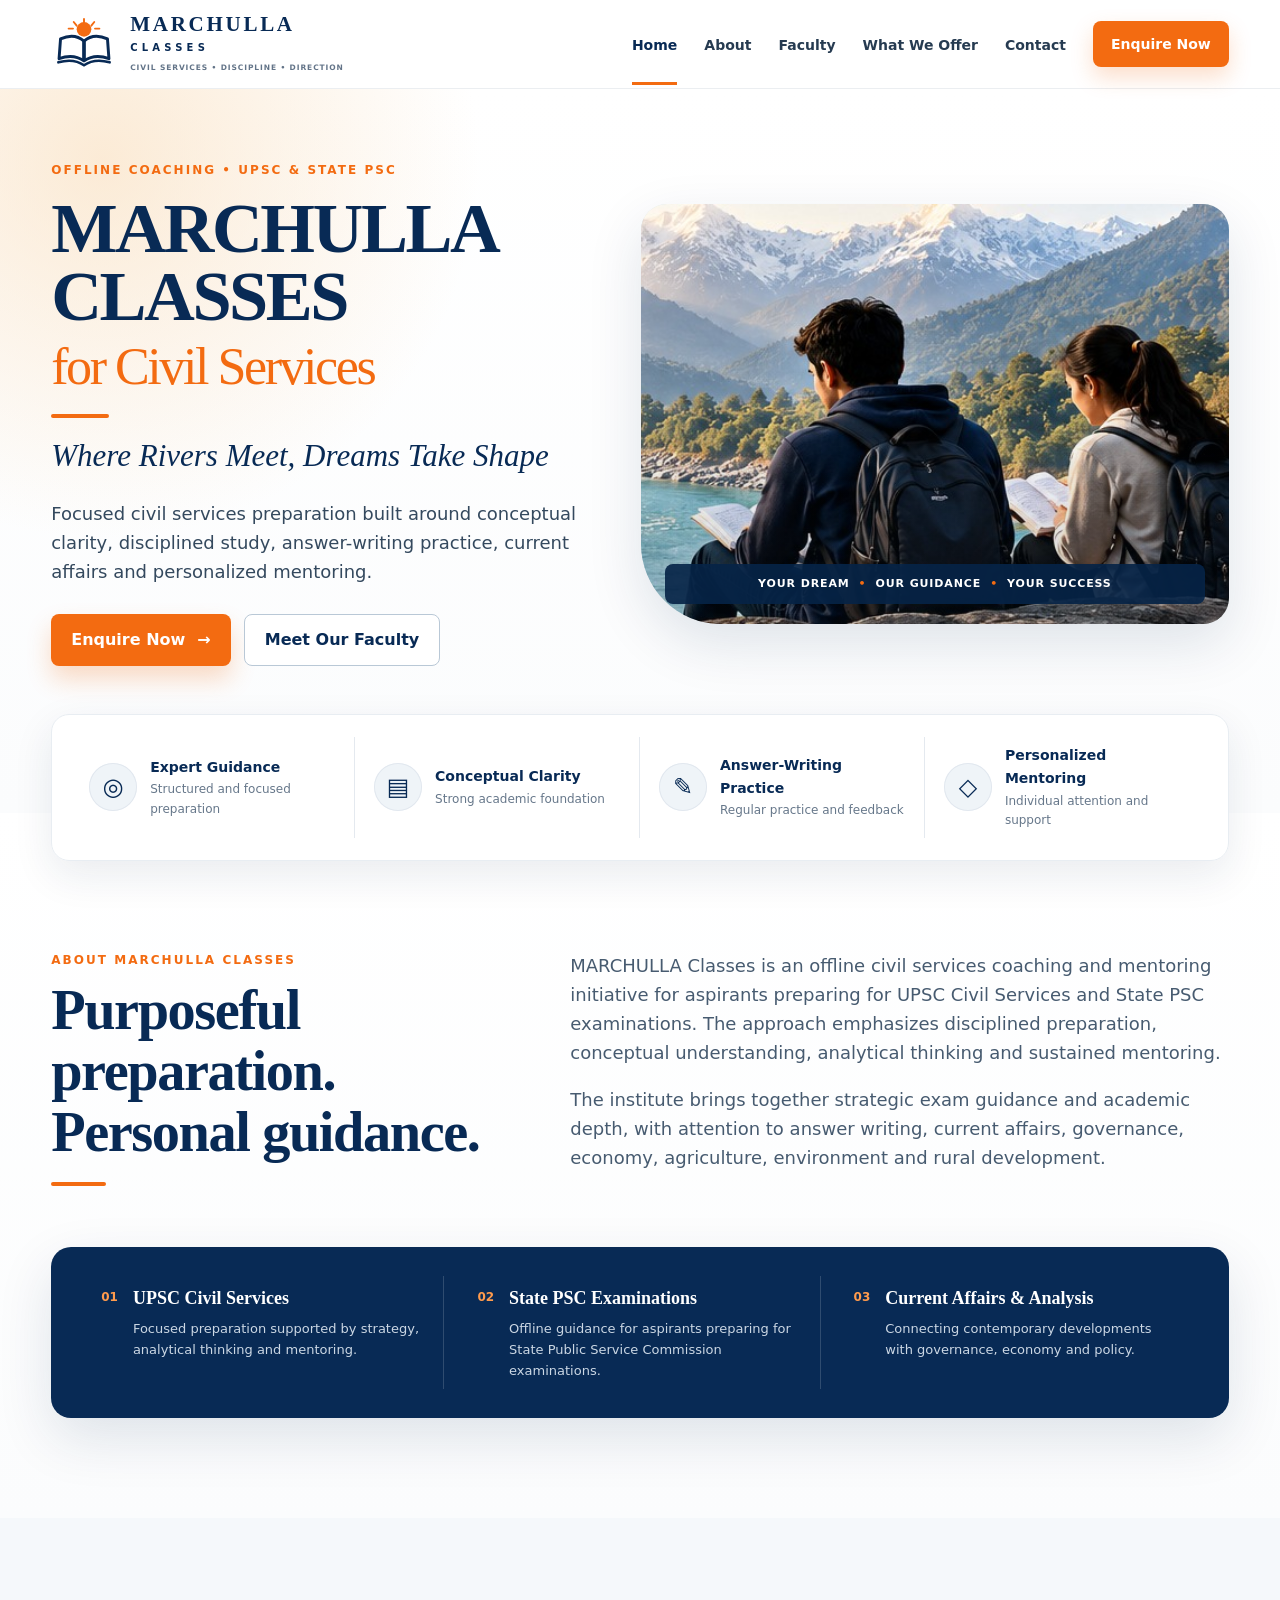
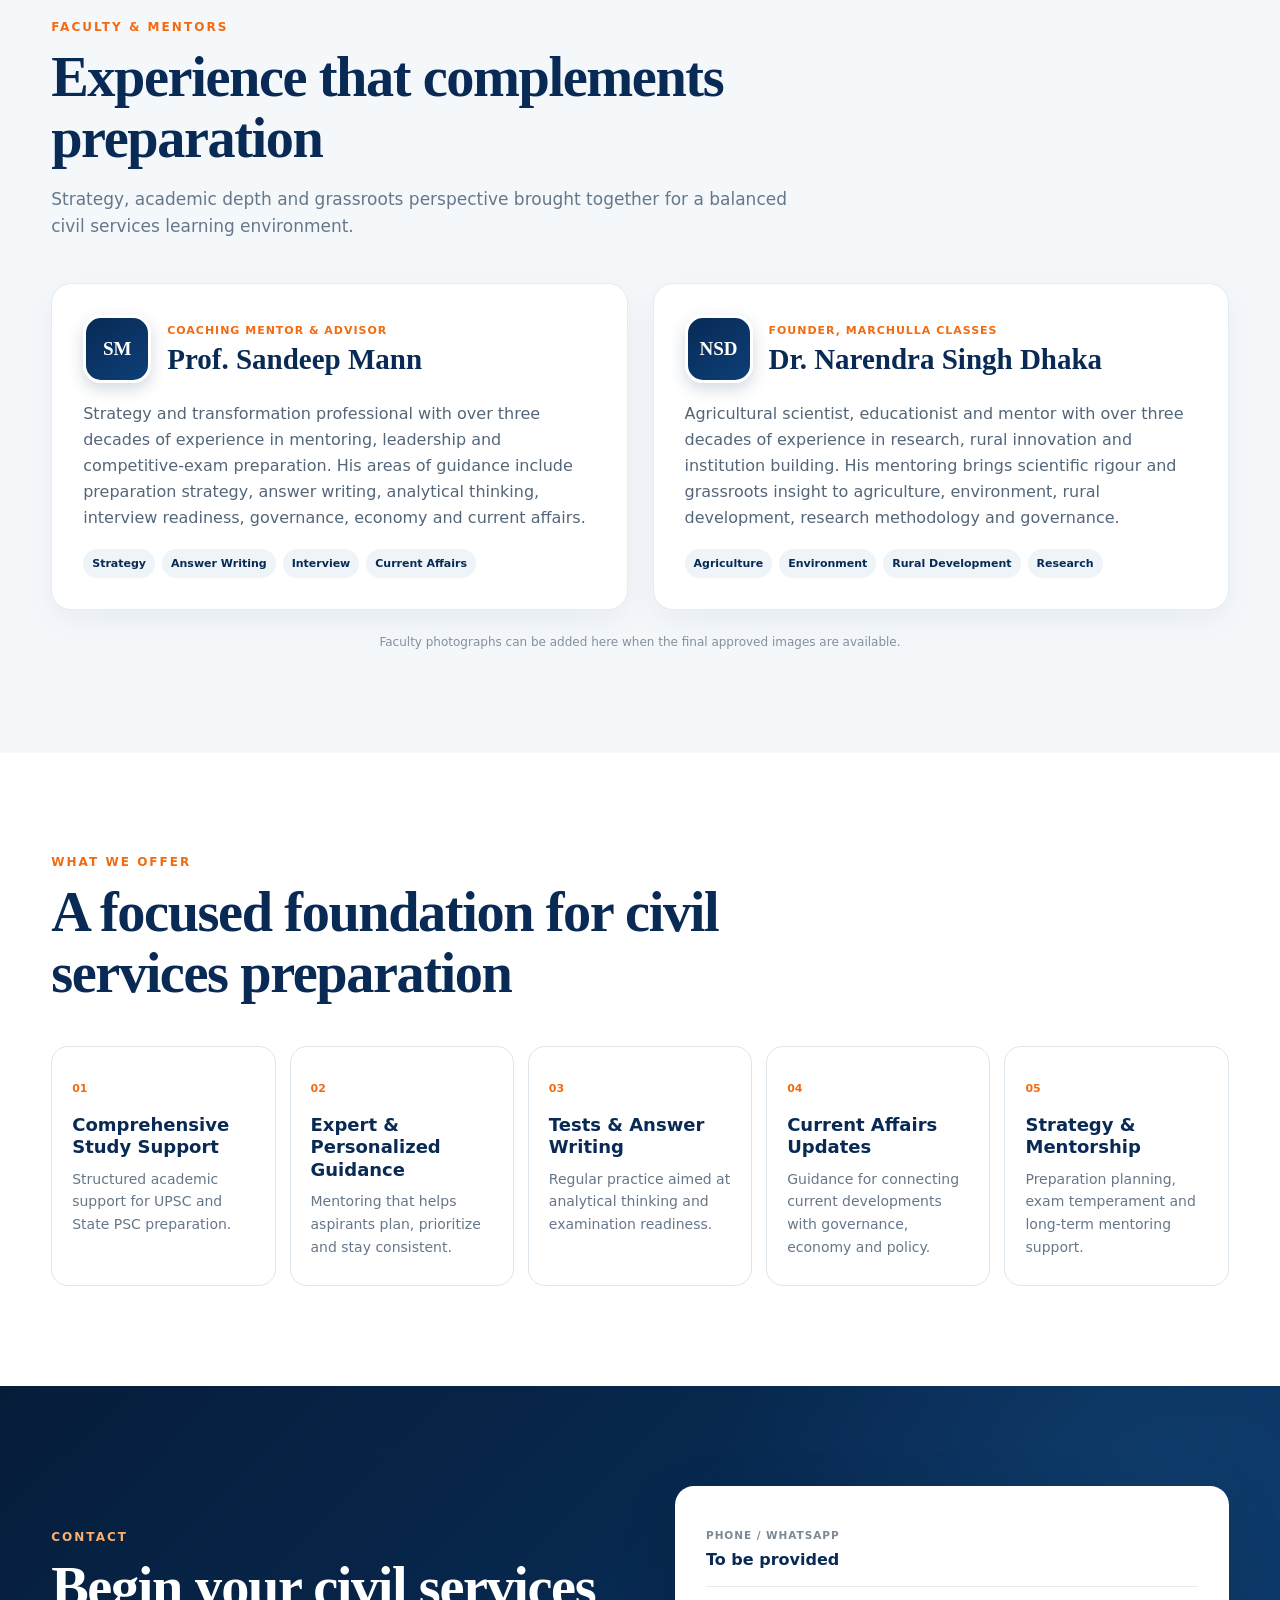
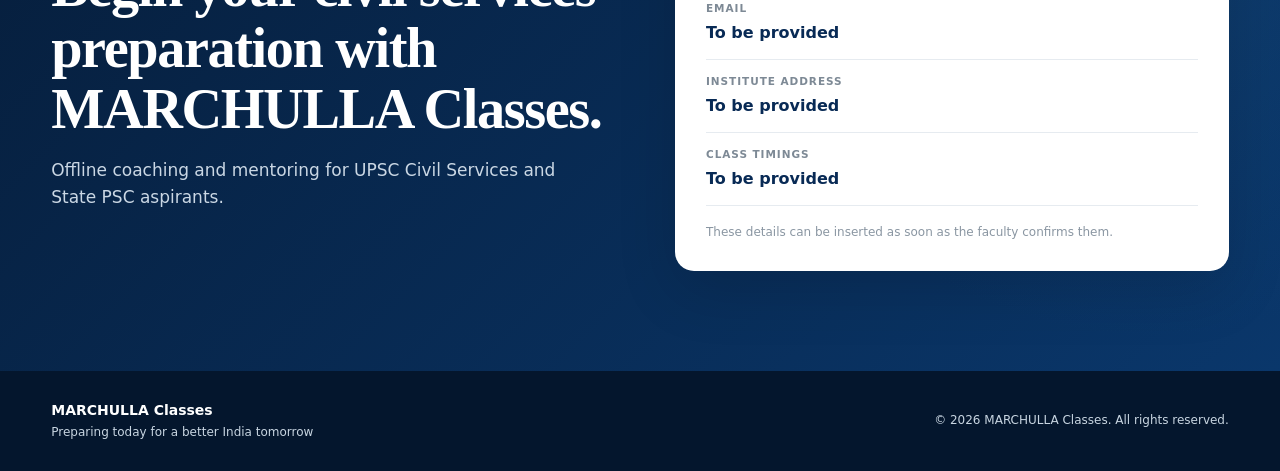
==== commit 003c00c9: "Add files via upload" ====
--- a/index.html
+++ b/index.html
@@ -6,13 +6,13 @@
   <meta name="description" content="MARCHULLA Classes — Offline coaching and mentoring for UPSC Civil Services and State PSC examinations.">
   <meta name="theme-color" content="#082a55">
   <title>MARCHULLA Classes | Civil Services</title>
-  <link rel="stylesheet" href="style.css">
+  <link rel="stylesheet" href="style-v2.css?v=2.1">
 </head>
 <body>
   <header class="site-header">
     <div class="container nav-wrap">
       <a class="brand" href="#home" aria-label="MARCHULLA Classes home">
-        <svg class="brand-icon" viewBox="0 0 90 70" role="img" aria-label="MARCHULLA Classes emblem">
+        <svg class="brand-icon" width="66" height="52" viewBox="0 0 90 70" role="img" aria-label="MARCHULLA Classes emblem">
           <circle cx="45" cy="15" r="10" fill="#f36b11"/>
           <g stroke="#f36b11" stroke-width="2.6" stroke-linecap="round">
             <path d="M45 1v5M31 5l4 5M59 5l-4 5M24 14h6M60 14h6"/>
@@ -243,6 +243,6 @@
     </div>
   </footer>
 
-  <script src="script.js"></script>
+  <script src="script-v2.js?v=2.1"></script>
 </body>
 </html>
--- a/style-v2.css
+++ b/style-v2.css
@@ -0,0 +1,325 @@
+
+/* V2.1 rendering safeguards */
+svg.brand-icon{
+  display:block !important;
+  width:66px !important;
+  height:52px !important;
+  min-width:66px !important;
+  max-width:66px !important;
+  flex:0 0 66px !important;
+}
+.site-header,.nav-wrap,.brand{overflow:visible}
+.brand{max-width:360px}
+@media(max-width:560px){
+  svg.brand-icon{
+    width:52px !important;
+    height:42px !important;
+    min-width:52px !important;
+    max-width:52px !important;
+    flex-basis:52px !important;
+  }
+  .brand{max-width:260px}
+}
+
+
+:root{
+  --navy:#082a55;
+  --navy2:#0d3f78;
+  --navy3:#061d3a;
+  --orange:#f36b11;
+  --orange2:#ff8a32;
+  --cream:#fbf8f2;
+  --soft:#f5f8fb;
+  --text:#21364c;
+  --muted:#66778a;
+  --line:#dde5ec;
+  --white:#ffffff;
+  --shadow:0 20px 55px rgba(10,43,79,.12);
+}
+*{box-sizing:border-box}
+html{scroll-behavior:smooth}
+body{
+  margin:0;
+  font-family:Inter,ui-sans-serif,system-ui,-apple-system,BlinkMacSystemFont,"Segoe UI",sans-serif;
+  color:var(--text);
+  background:#fff;
+  line-height:1.62;
+}
+a{color:inherit;text-decoration:none}
+img{max-width:100%;display:block}
+.container{width:min(1180px,92%);margin:auto}
+
+.site-header{
+  position:sticky;top:0;z-index:100;
+  background:rgba(255,255,255,.95);
+  backdrop-filter:blur(16px);
+  border-bottom:1px solid rgba(8,42,85,.08);
+}
+.nav-wrap{
+  min-height:88px;
+  display:flex;align-items:center;justify-content:space-between;gap:28px;
+}
+.brand{display:flex;align-items:center;gap:13px;color:var(--navy)}
+.brand-icon{width:66px;height:52px;flex:0 0 auto}
+.brand-copy strong{
+  display:block;font-family:Georgia,"Times New Roman",serif;
+  font-size:21px;line-height:1;letter-spacing:.13em;
+}
+.brand-copy small{
+  display:block;font-size:10px;font-weight:800;letter-spacing:.42em;
+  margin-top:5px;
+}
+.brand-copy em{
+  display:block;font-style:normal;font-size:7.5px;font-weight:800;
+  letter-spacing:.12em;margin-top:5px;color:#637488;
+}
+.nav-links{display:flex;align-items:center;gap:27px;font-size:14px;font-weight:750;color:#263b51}
+.nav-links>a:not(.nav-cta){padding:31px 0 26px;border-bottom:3px solid transparent}
+.nav-links>a:hover,.nav-links>a.active{color:var(--navy);border-color:var(--orange)}
+.nav-cta{background:var(--orange);color:#fff!important;padding:12px 18px;border-radius:8px;box-shadow:0 10px 22px rgba(243,107,17,.22)}
+.menu-btn{display:none;border:0;background:none;color:var(--navy);font-size:26px;cursor:pointer}
+
+.hero{
+  padding:72px 0 0;
+  background:
+    radial-gradient(circle at 8% 10%,rgba(250,227,198,.72),transparent 28%),
+    linear-gradient(180deg,#fff 0%,#fbfcfd 100%);
+}
+.hero-grid{
+  display:grid;grid-template-columns:.95fr 1.05fr;gap:58px;align-items:center;
+}
+.eyebrow,.section-kicker{
+  color:var(--orange);font-size:12px;font-weight:850;
+  letter-spacing:.17em;text-transform:uppercase;margin:0;
+}
+.hero h1{
+  font-family:Georgia,"Times New Roman",serif;
+  font-size:clamp(48px,5.5vw,78px);
+  line-height:.96;
+  margin:15px 0 13px;
+  color:var(--navy);
+  letter-spacing:-.035em;
+}
+.hero h1 span{display:block;color:var(--orange);font-size:.74em;font-weight:500;margin-top:11px}
+.accent-line{width:58px;height:4px;background:var(--orange);border-radius:5px;margin:22px 0 13px}
+.script-line{
+  font-family:Georgia,"Times New Roman",serif;
+  color:var(--navy);font-style:italic;
+  font-size:clamp(22px,2.5vw,31px);margin:0 0 14px;
+}
+.hero-intro{font-size:18px;max-width:625px;color:#34495e}
+.hero-actions{display:flex;gap:13px;margin-top:28px;flex-wrap:wrap}
+.btn{
+  display:inline-flex;align-items:center;justify-content:center;gap:12px;
+  min-height:52px;padding:0 20px;border-radius:8px;
+  font-weight:800;transition:.2s ease;
+}
+.btn:hover{transform:translateY(-2px)}
+.btn.primary{background:var(--orange);color:#fff;box-shadow:0 13px 24px rgba(243,107,17,.24)}
+.btn.secondary{border:1px solid #b9c8d6;background:#fff;color:var(--navy)}
+
+.hero-visual{
+  position:relative;
+  border-radius:26px 26px 26px 80px;
+  overflow:hidden;
+  box-shadow:var(--shadow);
+  min-height:420px;
+  background:#dbe9ee;
+}
+.hero-visual img{width:100%;height:100%;min-height:420px;object-fit:cover;object-position:center}
+.hero-visual::after{
+  content:"";position:absolute;inset:0;
+  background:linear-gradient(180deg,transparent 45%,rgba(4,29,58,.18) 100%);
+  pointer-events:none;
+}
+.visual-note{
+  position:absolute;z-index:2;left:24px;right:24px;bottom:20px;
+  display:flex;justify-content:center;align-items:center;gap:9px;flex-wrap:wrap;
+  background:rgba(6,36,71,.91);color:#fff;
+  padding:11px 14px;border-radius:8px;
+  font-size:11px;font-weight:850;letter-spacing:.08em;
+}
+.visual-note i{color:var(--orange);font-style:normal}
+
+.feature-strip{
+  position:relative;z-index:5;
+  transform:translateY(48px);
+  background:rgba(255,255,255,.97);
+  border:1px solid #e8edf2;
+  border-radius:18px;
+  box-shadow:0 14px 40px rgba(18,49,83,.09);
+  display:grid;grid-template-columns:repeat(4,1fr);
+  padding:22px 18px;
+}
+.feature{
+  display:flex;gap:13px;align-items:center;padding:7px 19px;
+  border-right:1px solid #e4e9ef;
+}
+.feature:last-child{border-right:0}
+.feature-icon{
+  width:48px;height:48px;flex:0 0 48px;border-radius:50%;
+  background:#eff4f8;color:var(--navy);
+  display:grid;place-items:center;
+  font-size:24px;font-weight:900;
+  box-shadow:inset 0 0 0 1px #e2e8ef;
+}
+.feature strong{display:block;color:var(--navy);font-size:14px}
+.feature span{display:block;color:var(--muted);font-size:12px;margin-top:2px}
+
+.section{padding:100px 0}
+.about{padding-top:138px;background:linear-gradient(180deg,#fff,#fbfcfd)}
+.about-grid{display:grid;grid-template-columns:.8fr 1.2fr;gap:80px;align-items:start}
+.section h2{
+  color:var(--navy);
+  font-family:Georgia,"Times New Roman",serif;
+  font-size:clamp(36px,4.4vw,58px);
+  line-height:1.08;margin:10px 0;
+  letter-spacing:-.025em;
+}
+.short-rule{width:55px;height:4px;background:var(--orange);border-radius:8px;margin-top:20px}
+.about-copy{font-size:18px;color:#475b70}
+.about-copy p:first-child{margin-top:0}
+
+.focus-panel{
+  margin-top:56px;
+  background:var(--navy);
+  color:#fff;
+  border-radius:20px;
+  padding:29px 32px;
+  display:grid;grid-template-columns:repeat(3,1fr);gap:15px;
+  box-shadow:var(--shadow);
+}
+.focus-item{display:flex;gap:15px;padding:8px 18px;border-right:1px solid rgba(255,255,255,.16)}
+.focus-item:last-child{border-right:0}
+.focus-num{color:#ff9b4d;font-weight:900;font-size:12px;padding-top:4px}
+.focus-item strong{display:block;font-family:Georgia,serif;font-size:18px}
+.focus-item p{color:#cbd7e4;font-size:13px;margin:5px 0 0}
+
+.faculty-section{background:var(--soft)}
+.section-heading{max-width:740px;margin-bottom:42px}
+.section-heading>p:last-child{font-size:17px;color:var(--muted)}
+.faculty-grid{display:grid;grid-template-columns:1fr 1fr;gap:25px}
+.faculty-card{
+  background:#fff;border:1px solid #e4ebf1;border-radius:20px;
+  padding:31px;box-shadow:0 12px 34px rgba(13,49,86,.06);
+}
+.faculty-top{display:flex;align-items:center;gap:16px;margin-bottom:18px}
+.monogram{
+  width:68px;height:68px;border-radius:18px;
+  background:linear-gradient(145deg,var(--navy),var(--navy2));
+  color:#fff;display:grid;place-items:center;
+  font-family:Georgia,serif;font-weight:800;font-size:19px;
+  border:3px solid #fff;box-shadow:0 6px 16px rgba(8,42,85,.18);
+}
+.faculty-role{
+  color:var(--orange);text-transform:uppercase;letter-spacing:.09em;
+  font-size:11px;font-weight:850;margin:0 0 4px;
+}
+.faculty-card h3{font-family:Georgia,serif;color:var(--navy);font-size:29px;margin:0;line-height:1.1}
+.faculty-card>p{color:#536679}
+.chips{display:flex;gap:7px;flex-wrap:wrap;margin-top:18px}
+.chips span{font-size:11px;font-weight:750;color:var(--navy);background:#eef4f8;padding:6px 9px;border-radius:40px}
+.photo-note{text-align:center;color:#83909d;font-size:12px;margin:23px 0 0}
+
+.offerings{background:#fff}
+.narrow{max-width:700px}
+.offer-grid{display:grid;grid-template-columns:repeat(5,1fr);gap:14px;margin-top:39px}
+.offer-grid article{
+  background:#fff;border:1px solid var(--line);border-radius:17px;
+  padding:27px 20px;min-height:205px;transition:.2s ease;
+}
+.offer-grid article:hover{transform:translateY(-4px);box-shadow:0 14px 30px rgba(11,45,81,.07);border-color:#cad6e0}
+.offer-grid article>span{font-size:11px;color:var(--orange);font-weight:900}
+.offer-grid h3{color:var(--navy);font-size:18px;line-height:1.25;margin:14px 0 9px}
+.offer-grid p{font-size:14px;color:var(--muted);margin:0}
+
+.contact-section{
+  background:
+    radial-gradient(circle at 90% 20%,rgba(29,90,145,.3),transparent 35%),
+    linear-gradient(135deg,#061d3a,#0a376b);
+  color:#fff;
+}
+.contact-grid{display:grid;grid-template-columns:1fr 1fr;gap:70px;align-items:center}
+.section-kicker.light{color:#ffad6d}
+.contact-section h2{color:#fff}
+.contact-copy>p:last-child{font-size:17px;color:#cad7e4}
+.contact-card{
+  background:#fff;color:var(--text);padding:28px 31px;
+  border-radius:19px;box-shadow:0 20px 60px rgba(0,0,0,.14);
+}
+.contact-row{padding:13px 0;border-bottom:1px solid #e6ebf0}
+.contact-row span{
+  display:block;color:#7d8995;font-size:10.5px;font-weight:850;
+  text-transform:uppercase;letter-spacing:.09em;
+}
+.contact-row strong{display:block;color:var(--navy);margin-top:3px}
+.contact-note{font-size:12px;color:#8a96a2;margin:17px 0 0}
+
+.footer{background:#04162d;color:#c8d5e1;padding:28px 0}
+.footer-grid{display:flex;justify-content:space-between;gap:30px;align-items:center;font-size:12px}
+.footer-brand strong{display:block;color:#fff;font-size:14px}
+.footer-brand span{display:block;margin-top:2px}
+.footer p{margin:0}
+
+@media(max-width:1020px){
+  .brand-copy em{display:none}
+  .nav-links{gap:18px}
+  .nav-cta{display:none}
+  .hero-grid{gap:35px}
+  .feature-strip{grid-template-columns:repeat(2,1fr);transform:translateY(38px)}
+  .feature:nth-child(2){border-right:0}
+  .feature:nth-child(-n+2){border-bottom:1px solid #e4e9ef;padding-bottom:16px}
+  .feature:nth-child(n+3){padding-top:16px}
+  .offer-grid{grid-template-columns:repeat(3,1fr)}
+}
+@media(max-width:820px){
+  .nav-wrap{min-height:76px}
+  .brand-icon{width:55px;height:46px}
+  .brand-copy strong{font-size:17px}
+  .menu-btn{display:block}
+  .nav-links{
+    display:none;position:absolute;top:76px;left:0;right:0;
+    background:#fff;padding:18px 4% 23px;
+    flex-direction:column;align-items:flex-start;gap:0;
+    border-top:1px solid #edf1f5;
+    box-shadow:0 12px 25px rgba(10,43,79,.08);
+  }
+  .nav-links.open{display:flex}
+  .nav-links>a:not(.nav-cta){width:100%;padding:12px 0;border-bottom:1px solid #eef2f5}
+  .hero{padding-top:50px}
+  .hero-grid{grid-template-columns:1fr}
+  .hero-copy{max-width:720px}
+  .hero-visual{border-radius:22px;min-height:350px}
+  .hero-visual img{min-height:350px}
+  .about-grid,.contact-grid{grid-template-columns:1fr;gap:35px}
+  .focus-panel{grid-template-columns:1fr;padding:24px}
+  .focus-item{border-right:0;border-bottom:1px solid rgba(255,255,255,.15);padding:15px 8px}
+  .focus-item:last-child{border-bottom:0}
+  .faculty-grid{grid-template-columns:1fr}
+  .offer-grid{grid-template-columns:repeat(2,1fr)}
+}
+@media(max-width:560px){
+  .container{width:min(92%,1180px)}
+  .brand-copy small{letter-spacing:.3em}
+  .hero h1{font-size:46px}
+  .hero h1 span{font-size:.67em}
+  .script-line{font-size:22px}
+  .hero-intro{font-size:16px}
+  .hero-visual{min-height:285px}
+  .hero-visual img{min-height:285px}
+  .visual-note{font-size:9px;left:12px;right:12px;bottom:12px;padding:9px}
+  .feature-strip{grid-template-columns:1fr;padding:13px;transform:translateY(28px)}
+  .feature,.feature:nth-child(2),.feature:nth-child(-n+2),.feature:nth-child(n+3){
+    border-right:0;border-bottom:1px solid #e4e9ef;padding:14px 10px;
+  }
+  .feature:last-child{border-bottom:0}
+  .about{padding-top:95px}
+  .section{padding:76px 0}
+  .section h2{font-size:38px}
+  .offer-grid{grid-template-columns:1fr}
+  .offer-grid article{min-height:auto}
+  .faculty-card{padding:24px}
+  .monogram{width:58px;height:58px}
+  .faculty-card h3{font-size:24px}
+  .footer-grid{flex-direction:column;align-items:flex-start}
+}
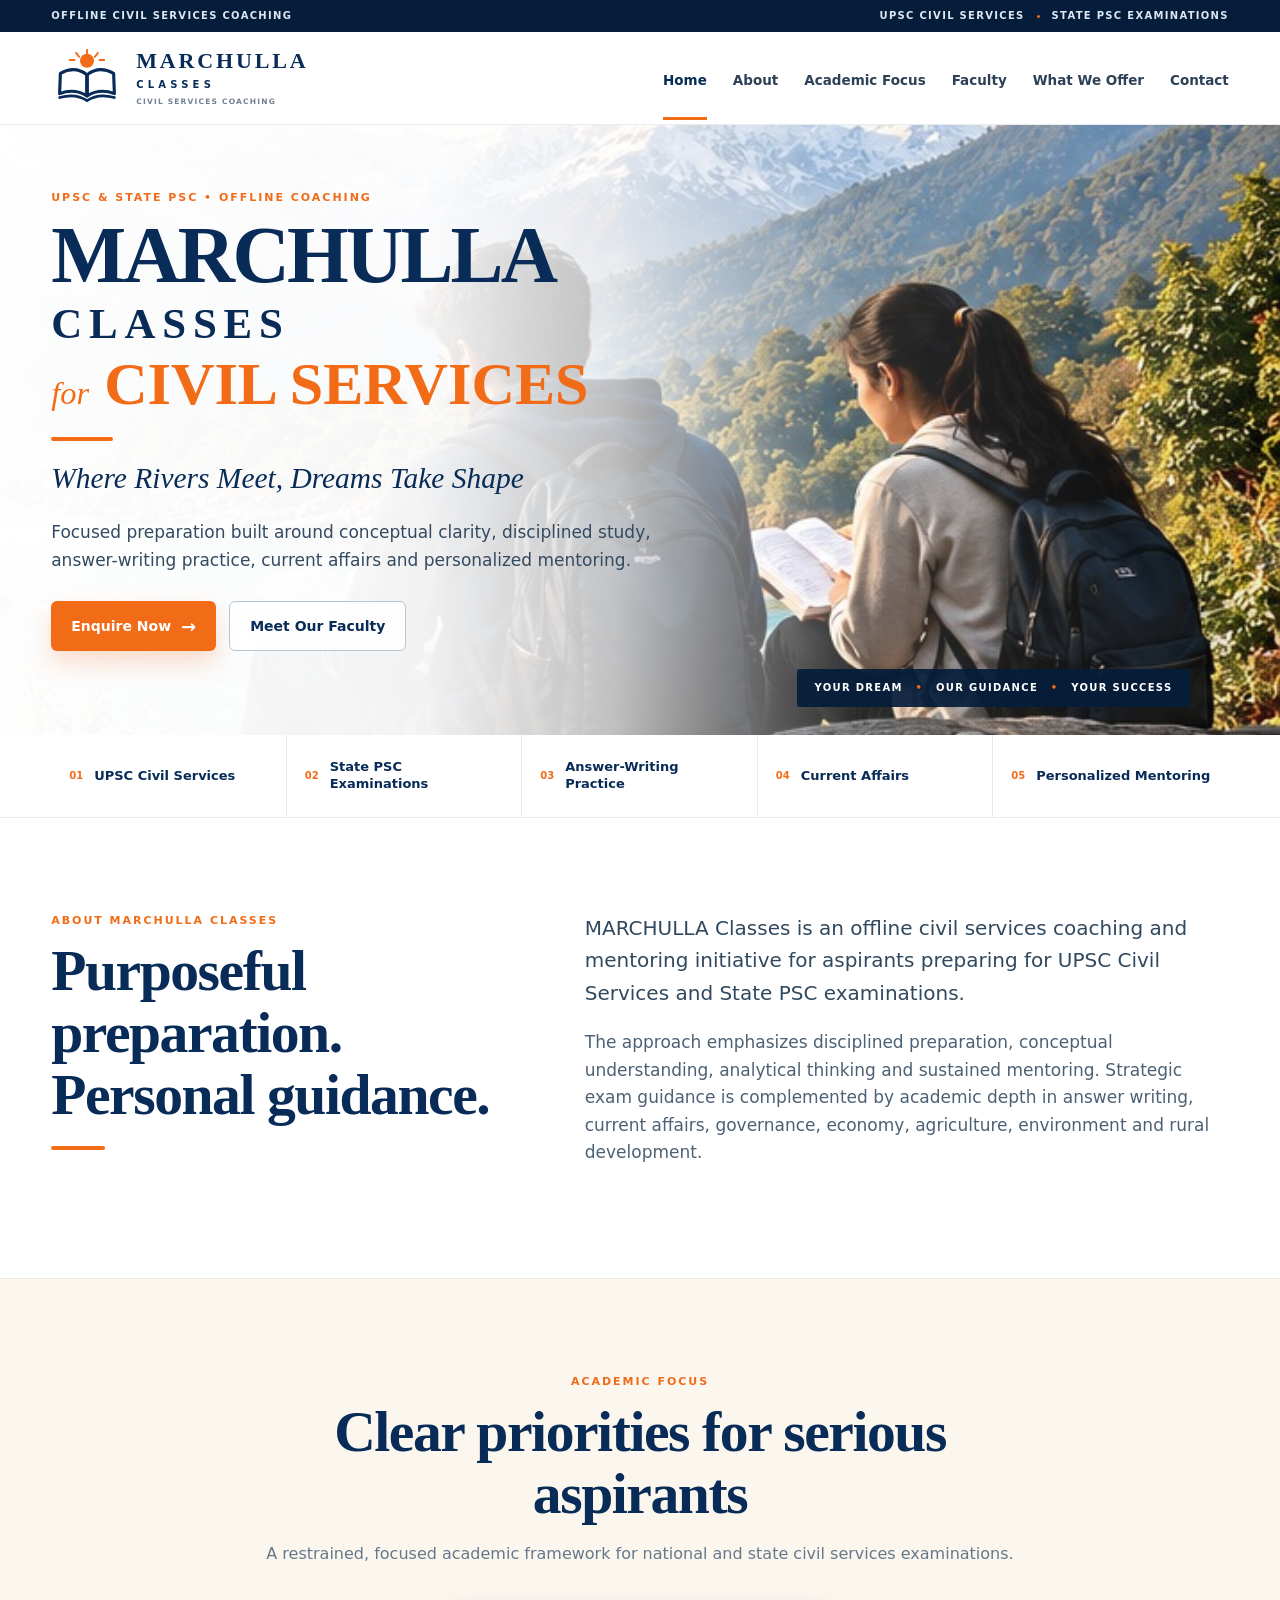
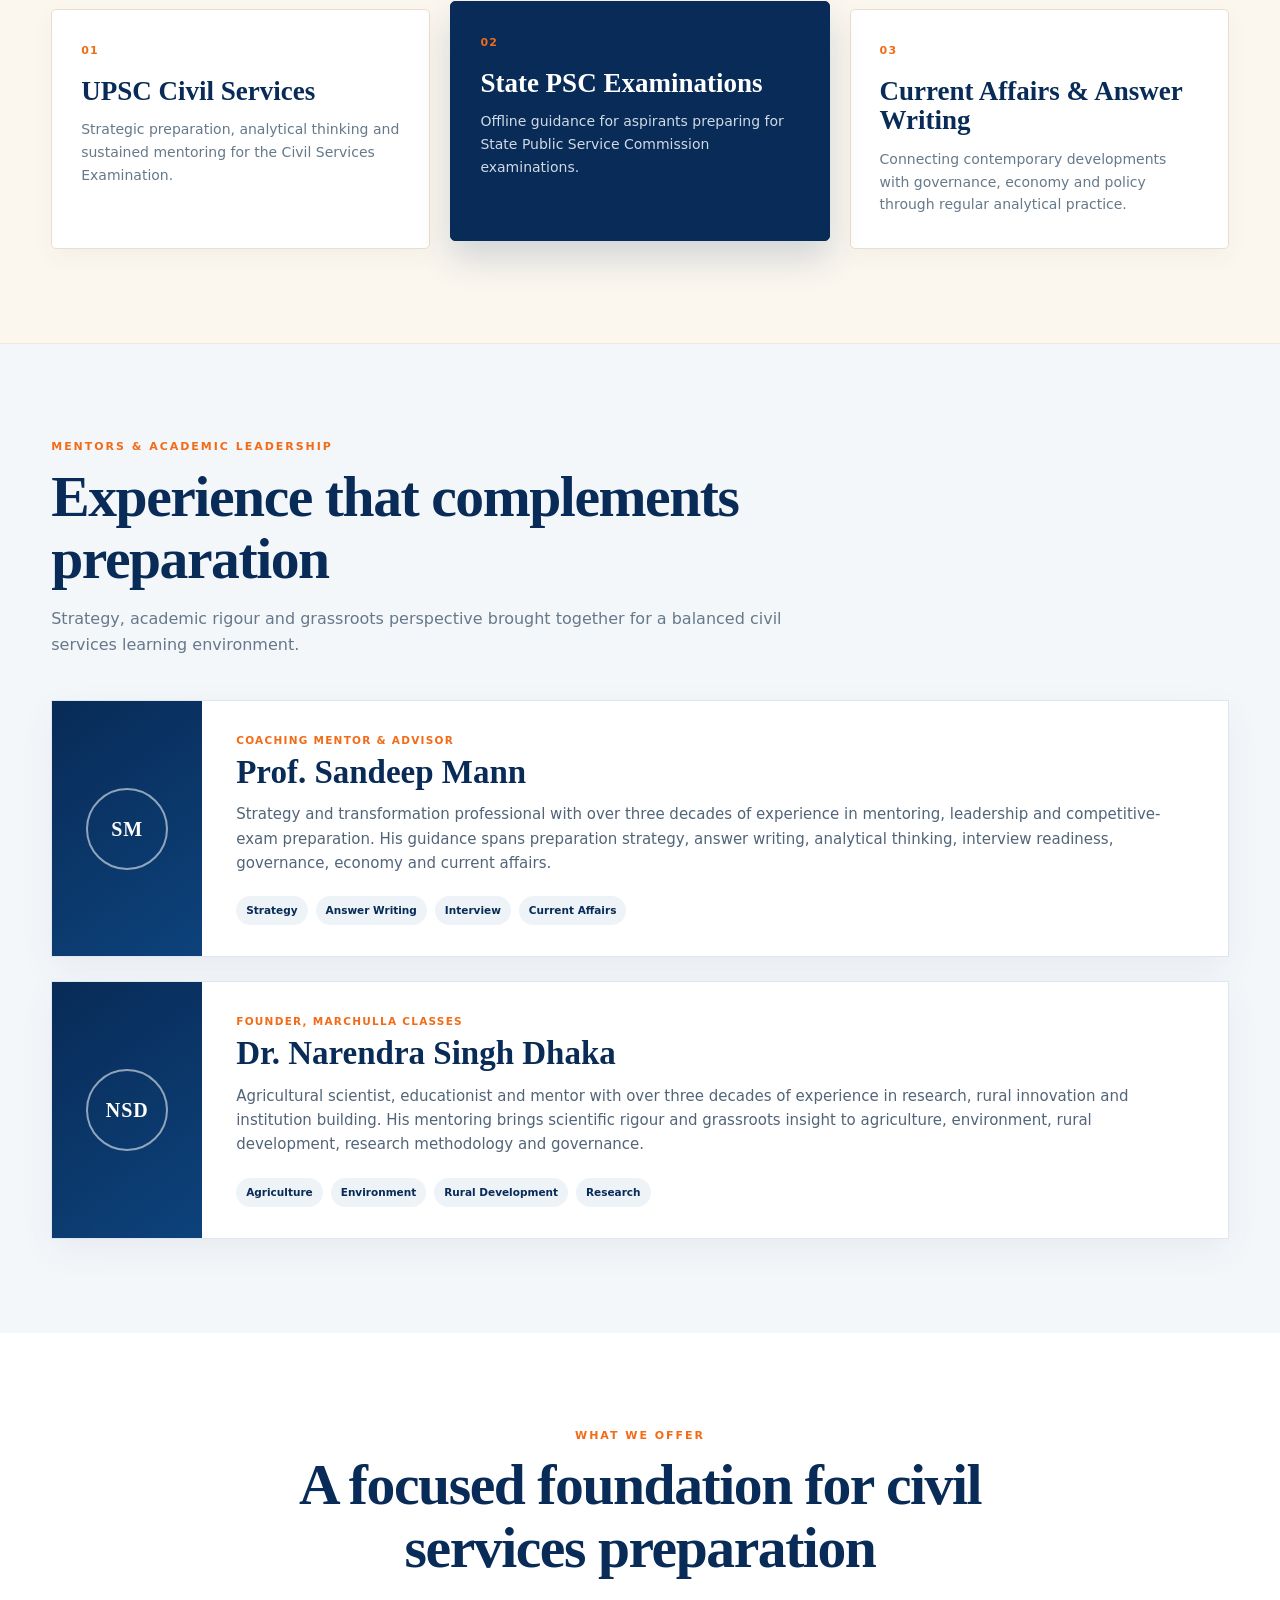
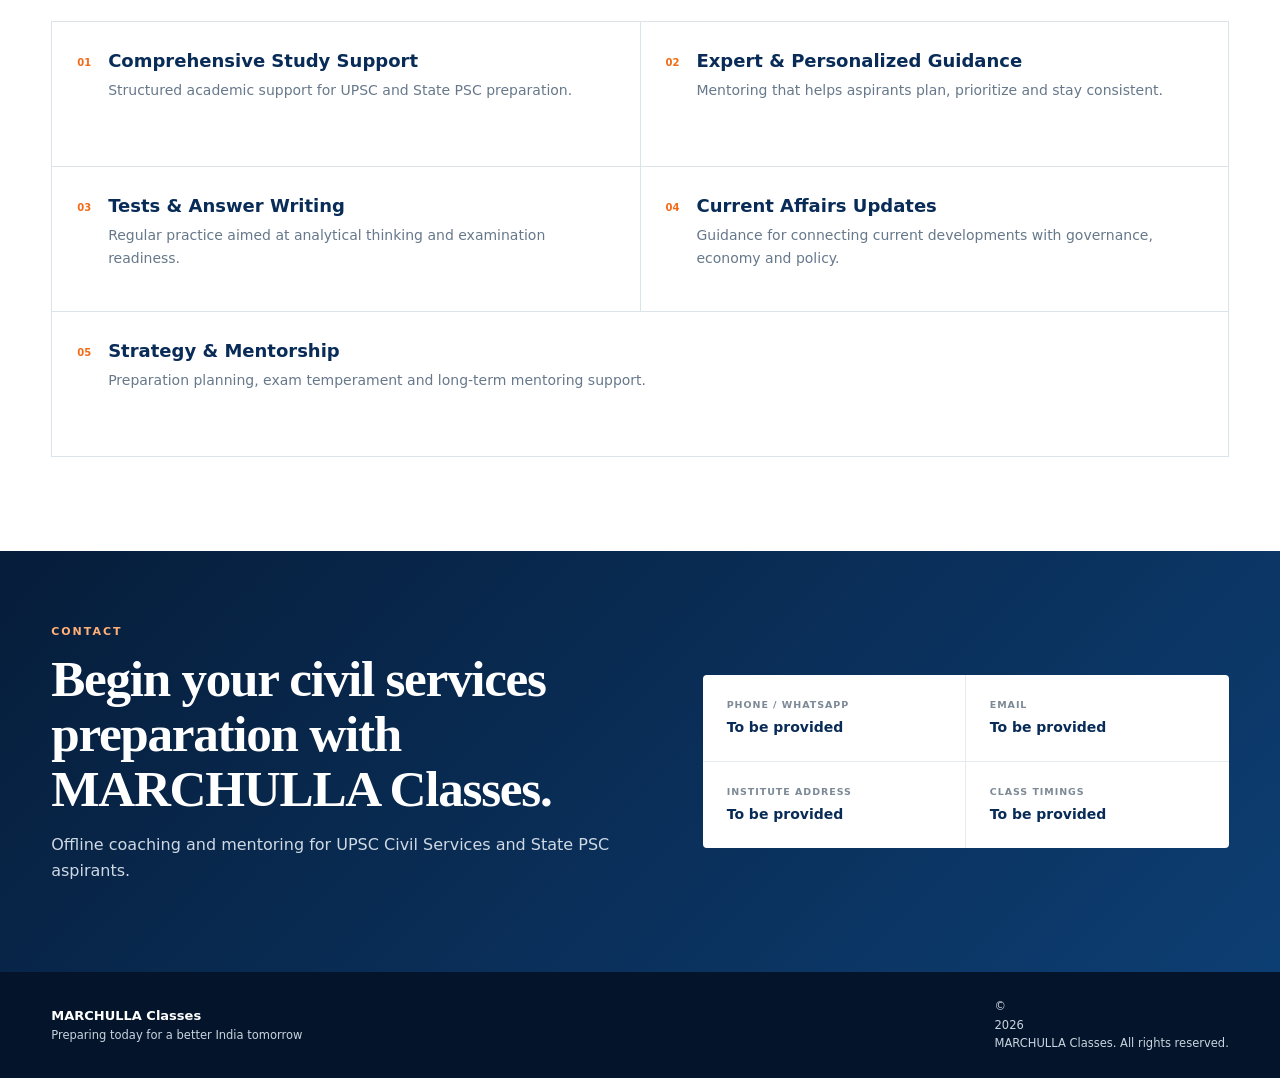
==== commit 8a08c517: "Add files via upload" ====
--- a/index.html
+++ b/index.html
@@ -4,128 +4,120 @@
   <meta charset="utf-8">
   <meta name="viewport" content="width=device-width, initial-scale=1">
   <meta name="description" content="MARCHULLA Classes — Offline coaching and mentoring for UPSC Civil Services and State PSC examinations.">
-  <meta name="theme-color" content="#082a55">
+  <meta name="theme-color" content="#082b57">
   <title>MARCHULLA Classes | Civil Services</title>
-  <link rel="stylesheet" href="style-v2.css?v=2.1">
+  <link rel="stylesheet" href="marchulla-final.css?v=3.0">
 </head>
 <body>
+  <div class="utility-bar">
+    <div class="container utility-inner">
+      <span>OFFLINE CIVIL SERVICES COACHING</span>
+      <div class="utility-right"><span>UPSC CIVIL SERVICES</span><i></i><span>STATE PSC EXAMINATIONS</span></div>
+    </div>
+  </div>
+
   <header class="site-header">
-    <div class="container nav-wrap">
+    <div class="container header-inner">
       <a class="brand" href="#home" aria-label="MARCHULLA Classes home">
-        <svg class="brand-icon" width="66" height="52" viewBox="0 0 90 70" role="img" aria-label="MARCHULLA Classes emblem">
-          <circle cx="45" cy="15" r="10" fill="#f36b11"/>
-          <g stroke="#f36b11" stroke-width="2.6" stroke-linecap="round">
-            <path d="M45 1v5M31 5l4 5M59 5l-4 5M24 14h6M60 14h6"/>
+        <svg class="brand-emblem" width="72" height="58" viewBox="0 0 92 74" aria-hidden="true">
+          <circle cx="46" cy="15" r="9" fill="#f26b17"/>
+          <g stroke="#f26b17" stroke-width="2.4" stroke-linecap="round">
+            <path d="M46 1v5M32 5l4 5M60 5l-4 5M24 14h6M62 14h6"/>
           </g>
-          <path d="M13 28c13-6 23-5 32 3v27c-10-7-21-8-34-3z" fill="none" stroke="#082a55" stroke-width="4" stroke-linejoin="round"/>
-          <path d="M77 28c-13-6-23-5-32 3v27c10-7 21-8 34-3z" fill="none" stroke="#082a55" stroke-width="4" stroke-linejoin="round"/>
-          <path d="M45 30v28" stroke="#082a55" stroke-width="4"/>
-          <path d="M10 60c14-4 25-3 35 4 10-7 21-8 35-4" fill="none" stroke="#082a55" stroke-width="3.5" stroke-linecap="round"/>
+          <path d="M12 31c13-7 24-6 34 2v27c-11-7-22-8-35-3z" fill="none" stroke="#082b57" stroke-width="4" stroke-linejoin="round"/>
+          <path d="M80 31c-13-7-24-6-34 2v27c11-7 22-8 35-3z" fill="none" stroke="#082b57" stroke-width="4" stroke-linejoin="round"/>
+          <path d="M46 32v28" stroke="#082b57" stroke-width="4"/>
+          <path d="M11 62c14-4 25-3 35 4 10-7 21-8 35-4" fill="none" stroke="#082b57" stroke-width="3.4" stroke-linecap="round"/>
         </svg>
-        <span class="brand-copy">
+        <span class="brand-type">
           <strong>MARCHULLA</strong>
           <small>CLASSES</small>
-          <em>CIVIL SERVICES • DISCIPLINE • DIRECTION</em>
+          <em>CIVIL SERVICES COACHING</em>
         </span>
       </a>
 
-      <button class="menu-btn" aria-label="Open navigation" aria-expanded="false">☰</button>
+      <button class="menu-button" aria-expanded="false" aria-label="Open navigation"><span></span><span></span><span></span></button>
 
-      <nav class="nav-links" aria-label="Primary navigation">
+      <nav class="main-nav" aria-label="Primary navigation">
         <a class="active" href="#home">Home</a>
         <a href="#about">About</a>
+        <a href="#focus">Academic Focus</a>
         <a href="#faculty">Faculty</a>
         <a href="#offerings">What We Offer</a>
         <a href="#contact">Contact</a>
-        <a class="nav-cta" href="#contact">Enquire Now</a>
       </nav>
     </div>
   </header>
 
   <main>
     <section class="hero" id="home">
-      <div class="container hero-grid">
+      <div class="hero-image" aria-hidden="true"></div>
+      <div class="hero-shade" aria-hidden="true"></div>
+      <div class="container hero-inner">
         <div class="hero-copy">
-          <p class="eyebrow">Offline Coaching • UPSC & State PSC</p>
-          <h1>MARCHULLA CLASSES <span>for Civil Services</span></h1>
-          <div class="accent-line"></div>
-          <p class="script-line">Where Rivers Meet, Dreams Take Shape</p>
-          <p class="hero-intro">
-            Focused civil services preparation built around conceptual clarity,
-            disciplined study, answer-writing practice, current affairs and personalized mentoring.
-          </p>
+          <p class="eyebrow">UPSC & STATE PSC • OFFLINE COACHING</p>
+          <h1>MARCHULLA <span>CLASSES</span></h1>
+          <p class="civil-title"><em>for</em> CIVIL SERVICES</p>
+          <div class="hero-rule"></div>
+          <p class="hero-tagline">Where Rivers Meet, Dreams Take Shape</p>
+          <p class="hero-description">Focused preparation built around conceptual clarity, disciplined study, answer-writing practice, current affairs and personalized mentoring.</p>
           <div class="hero-actions">
-            <a class="btn primary" href="#contact">Enquire Now <span>→</span></a>
-            <a class="btn secondary" href="#faculty">Meet Our Faculty</a>
-          </div>
-        </div>
-
-        <div class="hero-visual">
-          <img src="hero.jpg" alt="A boy and a girl studying beside a mountain river">
-          <div class="visual-note">
-            <span>YOUR DREAM</span>
-            <i>•</i>
-            <span>OUR GUIDANCE</span>
-            <i>•</i>
-            <span>YOUR SUCCESS</span>
+            <a class="button button-primary" href="#contact">Enquire Now <b>→</b></a>
+            <a class="button button-ghost" href="#faculty">Meet Our Faculty</a>
           </div>
         </div>
       </div>
+      <div class="hero-motto">YOUR DREAM <span>•</span> OUR GUIDANCE <span>•</span> YOUR SUCCESS</div>
+    </section>
 
-      <div class="container feature-strip">
-        <div class="feature">
-          <div class="feature-icon">◎</div>
-          <div><strong>Expert Guidance</strong><span>Structured and focused preparation</span></div>
+    <section class="credibility" aria-label="Key preparation areas">
+      <div class="container credibility-grid">
+        <div><span>01</span><strong>UPSC Civil Services</strong></div>
+        <div><span>02</span><strong>State PSC Examinations</strong></div>
+        <div><span>03</span><strong>Answer-Writing Practice</strong></div>
+        <div><span>04</span><strong>Current Affairs</strong></div>
+        <div><span>05</span><strong>Personalized Mentoring</strong></div>
+      </div>
+    </section>
+
+    <section class="section about-section" id="about">
+      <div class="container editorial-grid">
+        <div class="editorial-title">
+          <p class="section-kicker">ABOUT MARCHULLA CLASSES</p>
+          <h2>Purposeful preparation.<br>Personal guidance.</h2>
+          <div class="orange-rule"></div>
         </div>
-        <div class="feature">
-          <div class="feature-icon">▤</div>
-          <div><strong>Conceptual Clarity</strong><span>Strong academic foundation</span></div>
-        </div>
-        <div class="feature">
-          <div class="feature-icon">✎</div>
-          <div><strong>Answer-Writing Practice</strong><span>Regular practice and feedback</span></div>
-        </div>
-        <div class="feature">
-          <div class="feature-icon">◇</div>
-          <div><strong>Personalized Mentoring</strong><span>Individual attention and support</span></div>
+        <div class="editorial-copy">
+          <p class="lead">MARCHULLA Classes is an offline civil services coaching and mentoring initiative for aspirants preparing for UPSC Civil Services and State PSC examinations.</p>
+          <p>The approach emphasizes disciplined preparation, conceptual understanding, analytical thinking and sustained mentoring. Strategic exam guidance is complemented by academic depth in answer writing, current affairs, governance, economy, agriculture, environment and rural development.</p>
         </div>
       </div>
     </section>
 
-    <section class="section about" id="about">
-      <div class="container about-grid">
-        <div>
-          <p class="section-kicker">About MARCHULLA Classes</p>
-          <h2>Purposeful preparation.<br>Personal guidance.</h2>
-          <div class="short-rule"></div>
+    <section class="section focus-section" id="focus">
+      <div class="container">
+        <div class="section-heading centered">
+          <p class="section-kicker">ACADEMIC FOCUS</p>
+          <h2>Clear priorities for serious aspirants</h2>
+          <p>A restrained, focused academic framework for national and state civil services examinations.</p>
         </div>
-        <div class="about-copy">
-          <p>
-            MARCHULLA Classes is an offline civil services coaching and mentoring initiative
-            for aspirants preparing for UPSC Civil Services and State PSC examinations.
-            The approach emphasizes disciplined preparation, conceptual understanding,
-            analytical thinking and sustained mentoring.
-          </p>
-          <p>
-            The institute brings together strategic exam guidance and academic depth,
-            with attention to answer writing, current affairs, governance, economy,
-            agriculture, environment and rural development.
-          </p>
-        </div>
-      </div>
 
-      <div class="container focus-panel">
-        <div class="focus-item">
-          <span class="focus-num">01</span>
-          <div><strong>UPSC Civil Services</strong><p>Focused preparation supported by strategy, analytical thinking and mentoring.</p></div>
-        </div>
-        <div class="focus-item">
-          <span class="focus-num">02</span>
-          <div><strong>State PSC Examinations</strong><p>Offline guidance for aspirants preparing for State Public Service Commission examinations.</p></div>
-        </div>
-        <div class="focus-item">
-          <span class="focus-num">03</span>
-          <div><strong>Current Affairs & Analysis</strong><p>Connecting contemporary developments with governance, economy and policy.</p></div>
+        <div class="focus-grid">
+          <article class="focus-card">
+            <div class="focus-number">01</div>
+            <h3>UPSC Civil Services</h3>
+            <p>Strategic preparation, analytical thinking and sustained mentoring for the Civil Services Examination.</p>
+          </article>
+          <article class="focus-card emphasis">
+            <div class="focus-number">02</div>
+            <h3>State PSC Examinations</h3>
+            <p>Offline guidance for aspirants preparing for State Public Service Commission examinations.</p>
+          </article>
+          <article class="focus-card">
+            <div class="focus-number">03</div>
+            <h3>Current Affairs & Answer Writing</h3>
+            <p>Connecting contemporary developments with governance, economy and policy through regular analytical practice.</p>
+          </article>
         </div>
       </div>
     </section>
@@ -133,116 +125,75 @@
     <section class="section faculty-section" id="faculty">
       <div class="container">
         <div class="section-heading">
-          <p class="section-kicker">Faculty & Mentors</p>
+          <p class="section-kicker">MENTORS & ACADEMIC LEADERSHIP</p>
           <h2>Experience that complements preparation</h2>
-          <p>
-            Strategy, academic depth and grassroots perspective brought together
-            for a balanced civil services learning environment.
-          </p>
+          <p>Strategy, academic rigour and grassroots perspective brought together for a balanced civil services learning environment.</p>
         </div>
 
-        <div class="faculty-grid">
-          <article class="faculty-card">
-            <div class="faculty-top">
-              <div class="monogram">SM</div>
-              <div>
-                <p class="faculty-role">Coaching Mentor & Advisor</p>
-                <h3>Prof. Sandeep Mann</h3>
-              </div>
-            </div>
-            <p>
-              Strategy and transformation professional with over three decades of experience
-              in mentoring, leadership and competitive-exam preparation. His areas of guidance
-              include preparation strategy, answer writing, analytical thinking, interview readiness,
-              governance, economy and current affairs.
-            </p>
-            <div class="chips">
-              <span>Strategy</span><span>Answer Writing</span><span>Interview</span><span>Current Affairs</span>
+        <div class="faculty-list">
+          <article class="faculty-profile">
+            <div class="faculty-portrait"><span>SM</span></div>
+            <div class="faculty-content">
+              <p class="faculty-label">COACHING MENTOR & ADVISOR</p>
+              <h3>Prof. Sandeep Mann</h3>
+              <p>Strategy and transformation professional with over three decades of experience in mentoring, leadership and competitive-exam preparation. His guidance spans preparation strategy, answer writing, analytical thinking, interview readiness, governance, economy and current affairs.</p>
+              <div class="expertise"><span>Strategy</span><span>Answer Writing</span><span>Interview</span><span>Current Affairs</span></div>
             </div>
           </article>
 
-          <article class="faculty-card">
-            <div class="faculty-top">
-              <div class="monogram">NSD</div>
-              <div>
-                <p class="faculty-role">Founder, MARCHULLA Classes</p>
-                <h3>Dr. Narendra Singh Dhaka</h3>
-              </div>
-            </div>
-            <p>
-              Agricultural scientist, educationist and mentor with over three decades of experience
-              in research, rural innovation and institution building. His mentoring brings scientific
-              rigour and grassroots insight to agriculture, environment, rural development,
-              research methodology and governance.
-            </p>
-            <div class="chips">
-              <span>Agriculture</span><span>Environment</span><span>Rural Development</span><span>Research</span>
+          <article class="faculty-profile reverse">
+            <div class="faculty-portrait"><span>NSD</span></div>
+            <div class="faculty-content">
+              <p class="faculty-label">FOUNDER, MARCHULLA CLASSES</p>
+              <h3>Dr. Narendra Singh Dhaka</h3>
+              <p>Agricultural scientist, educationist and mentor with over three decades of experience in research, rural innovation and institution building. His mentoring brings scientific rigour and grassroots insight to agriculture, environment, rural development, research methodology and governance.</p>
+              <div class="expertise"><span>Agriculture</span><span>Environment</span><span>Rural Development</span><span>Research</span></div>
             </div>
           </article>
-        </div>
-
-        <p class="photo-note">Faculty photographs can be added here when the final approved images are available.</p>
-      </div>
-    </section>
-
-    <section class="section offerings" id="offerings">
-      <div class="container">
-        <div class="section-heading narrow">
-          <p class="section-kicker">What We Offer</p>
-          <h2>A focused foundation for civil services preparation</h2>
-        </div>
-
-        <div class="offer-grid">
-          <article><span>01</span><h3>Comprehensive Study Support</h3><p>Structured academic support for UPSC and State PSC preparation.</p></article>
-          <article><span>02</span><h3>Expert & Personalized Guidance</h3><p>Mentoring that helps aspirants plan, prioritize and stay consistent.</p></article>
-          <article><span>03</span><h3>Tests & Answer Writing</h3><p>Regular practice aimed at analytical thinking and examination readiness.</p></article>
-          <article><span>04</span><h3>Current Affairs Updates</h3><p>Guidance for connecting current developments with governance, economy and policy.</p></article>
-          <article><span>05</span><h3>Strategy & Mentorship</h3><p>Preparation planning, exam temperament and long-term mentoring support.</p></article>
         </div>
       </div>
     </section>
 
-    <section class="section contact-section" id="contact">
-      <div class="container contact-grid">
+    <section class="section offerings-section" id="offerings">
+      <div class="container">
+        <div class="section-heading centered compact">
+          <p class="section-kicker">WHAT WE OFFER</p>
+          <h2>A focused foundation for civil services preparation</h2>
+        </div>
+        <div class="offer-list">
+          <article><span>01</span><div><h3>Comprehensive Study Support</h3><p>Structured academic support for UPSC and State PSC preparation.</p></div></article>
+          <article><span>02</span><div><h3>Expert & Personalized Guidance</h3><p>Mentoring that helps aspirants plan, prioritize and stay consistent.</p></div></article>
+          <article><span>03</span><div><h3>Tests & Answer Writing</h3><p>Regular practice aimed at analytical thinking and examination readiness.</p></div></article>
+          <article><span>04</span><div><h3>Current Affairs Updates</h3><p>Guidance for connecting current developments with governance, economy and policy.</p></div></article>
+          <article><span>05</span><div><h3>Strategy & Mentorship</h3><p>Preparation planning, exam temperament and long-term mentoring support.</p></div></article>
+        </div>
+      </div>
+    </section>
+
+    <section class="contact-section" id="contact">
+      <div class="container contact-inner">
         <div class="contact-copy">
-          <p class="section-kicker light">Contact</p>
+          <p class="section-kicker light">CONTACT</p>
           <h2>Begin your civil services preparation with MARCHULLA Classes.</h2>
           <p>Offline coaching and mentoring for UPSC Civil Services and State PSC aspirants.</p>
         </div>
-
-        <div class="contact-card">
-          <div class="contact-row">
-            <span>Phone / WhatsApp</span>
-            <strong>To be provided</strong>
-          </div>
-          <div class="contact-row">
-            <span>Email</span>
-            <strong>To be provided</strong>
-          </div>
-          <div class="contact-row">
-            <span>Institute Address</span>
-            <strong>To be provided</strong>
-          </div>
-          <div class="contact-row">
-            <span>Class Timings</span>
-            <strong>To be provided</strong>
-          </div>
-          <p class="contact-note">These details can be inserted as soon as the faculty confirms them.</p>
+        <div class="contact-details">
+          <div><span>PHONE / WHATSAPP</span><strong>To be provided</strong></div>
+          <div><span>EMAIL</span><strong>To be provided</strong></div>
+          <div><span>INSTITUTE ADDRESS</span><strong>To be provided</strong></div>
+          <div><span>CLASS TIMINGS</span><strong>To be provided</strong></div>
         </div>
       </div>
     </section>
   </main>
 
-  <footer class="footer">
-    <div class="container footer-grid">
-      <div class="footer-brand">
-        <strong>MARCHULLA Classes</strong>
-        <span>Preparing today for a better India tomorrow</span>
-      </div>
+  <footer class="site-footer">
+    <div class="container footer-inner">
+      <div><strong>MARCHULLA Classes</strong><span>Preparing today for a better India tomorrow</span></div>
       <p>© <span id="year"></span> MARCHULLA Classes. All rights reserved.</p>
     </div>
   </footer>
 
-  <script src="script-v2.js?v=2.1"></script>
+  <script src="marchulla-final.js?v=3.0"></script>
 </body>
 </html>
--- a/marchulla-final.css
+++ b/marchulla-final.css
@@ -0,0 +1,40 @@
+:root{
+  --navy:#082b57;
+  --navy-dark:#051d3a;
+  --navy-mid:#0e4278;
+  --orange:#f26b17;
+  --cream:#fbf7ef;
+  --paper:#ffffff;
+  --soft:#f4f7fa;
+  --ink:#21374d;
+  --muted:#66788a;
+  --line:#dce4eb;
+  --shadow:0 18px 50px rgba(7,43,82,.11);
+}
+*{box-sizing:border-box}
+html{scroll-behavior:smooth}
+body{margin:0;background:#fff;color:var(--ink);font-family:Inter,ui-sans-serif,system-ui,-apple-system,BlinkMacSystemFont,"Segoe UI",sans-serif;line-height:1.62;-webkit-font-smoothing:antialiased}
+a{text-decoration:none;color:inherit}
+.container{width:min(1180px,92%);margin:auto}
+.utility-bar{background:var(--navy-dark);color:#dce7f1;font-size:10px;font-weight:800;letter-spacing:.13em}
+.utility-inner{height:32px;display:flex;align-items:center;justify-content:space-between}
+.utility-right{display:flex;align-items:center;gap:12px}.utility-right i{width:3px;height:3px;border-radius:50%;background:var(--orange)}
+.site-header{position:sticky;top:0;z-index:100;background:rgba(255,255,255,.96);border-bottom:1px solid rgba(8,43,87,.09);backdrop-filter:blur(14px)}
+.header-inner{height:92px;display:flex;align-items:center;justify-content:space-between;gap:28px}
+.brand{display:flex;align-items:center;gap:13px;color:var(--navy);min-width:300px}.brand-emblem{display:block;width:72px!important;height:58px!important;min-width:72px!important;max-width:72px!important;flex:0 0 72px!important}.brand-type strong{display:block;font-family:Georgia,"Times New Roman",serif;font-size:22px;line-height:1;letter-spacing:.13em}.brand-type small{display:block;font-size:10px;line-height:1.2;font-weight:850;letter-spacing:.42em;margin-top:7px}.brand-type em{display:block;font-style:normal;font-size:7.5px;line-height:1.2;font-weight:800;letter-spacing:.16em;color:#718092;margin-top:6px}
+.main-nav{display:flex;align-items:center;gap:26px;font-size:13.5px;font-weight:720;color:#2c4156}.main-nav a{position:relative;padding:34px 0 29px}.main-nav a:after{content:"";position:absolute;left:0;right:0;bottom:0;height:3px;background:transparent}.main-nav a:hover,.main-nav a.active{color:var(--navy)}.main-nav a:hover:after,.main-nav a.active:after{background:var(--orange)}
+.menu-button{display:none;border:0;background:none;width:42px;height:42px;padding:8px;cursor:pointer}.menu-button span{display:block;height:2px;background:var(--navy);margin:6px 0;border-radius:10px}
+.hero{position:relative;min-height:610px;overflow:hidden;background:#e7edf1}.hero-image{position:absolute;inset:0;background-image:url('hero.jpg');background-size:cover;background-position:center 58%}.hero-shade{position:absolute;inset:0;background:linear-gradient(90deg,rgba(255,255,255,.98) 0%,rgba(255,255,255,.95) 33%,rgba(255,255,255,.74) 48%,rgba(255,255,255,.16) 67%,rgba(1,24,45,.03) 100%)}
+.hero-inner{position:relative;z-index:2;min-height:610px;display:flex;align-items:center}.hero-copy{width:min(660px,62%);padding:52px 0 72px}.eyebrow,.section-kicker{margin:0;color:var(--orange);font-size:11px;font-weight:900;letter-spacing:.18em;text-transform:uppercase}.hero h1{margin:14px 0 0;color:var(--navy);font-family:Georgia,"Times New Roman",serif;font-size:clamp(56px,6.2vw,92px);line-height:.88;letter-spacing:-.035em}.hero h1 span{display:block;font-size:.54em;letter-spacing:.16em;margin-top:14px}.civil-title{margin:12px 0 0;color:var(--orange);font-family:Georgia,"Times New Roman",serif;font-size:clamp(40px,4.7vw,66px);line-height:1;font-weight:700}.civil-title em{font-size:.54em;font-weight:400}.hero-rule{width:62px;height:4px;background:var(--orange);margin:23px 0 14px;border-radius:10px}.hero-tagline{margin:0;color:var(--navy);font-family:Georgia,"Times New Roman",serif;font-size:clamp(22px,2.3vw,30px);font-style:italic}.hero-description{max-width:600px;margin:16px 0 0;color:#344a60;font-size:17px}.hero-actions{display:flex;gap:13px;flex-wrap:wrap;margin-top:27px}.button{display:inline-flex;align-items:center;justify-content:center;min-height:50px;padding:0 20px;border-radius:6px;font-size:14px;font-weight:850;transition:.2s ease}.button:hover{transform:translateY(-2px)}.button-primary{background:var(--orange);color:#fff;box-shadow:0 12px 24px rgba(242,107,23,.22)}.button-primary b{font-size:18px;margin-left:10px}.button-ghost{background:rgba(255,255,255,.86);border:1px solid #b7c5d2;color:var(--navy)}
+.hero-motto{position:absolute;z-index:3;right:7%;bottom:28px;background:rgba(5,29,58,.92);color:#fff;padding:11px 18px;border-radius:3px;font-size:10px;font-weight:900;letter-spacing:.13em}.hero-motto span{color:var(--orange);padding:0 8px}
+.credibility{background:#fff;border-bottom:1px solid #e7edf2;box-shadow:0 7px 22px rgba(7,43,82,.04)}.credibility-grid{display:grid;grid-template-columns:repeat(5,1fr);min-height:82px}.credibility-grid>div{display:flex;align-items:center;gap:11px;padding:17px 18px;border-right:1px solid #e4e9ef}.credibility-grid>div:last-child{border-right:0}.credibility span{color:var(--orange);font-size:10px;font-weight:900}.credibility strong{color:var(--navy);font-size:13px;line-height:1.3}
+.section{padding:94px 0}.about-section{background:#fff}.editorial-grid{display:grid;grid-template-columns:.82fr 1.18fr;gap:86px;align-items:start}.editorial-title h2,.section-heading h2,.contact-copy h2{margin:10px 0;color:var(--navy);font-family:Georgia,"Times New Roman",serif;font-size:clamp(38px,4.5vw,59px);line-height:1.08;letter-spacing:-.025em}.orange-rule{width:54px;height:4px;background:var(--orange);border-radius:10px;margin-top:20px}.editorial-copy{color:#4d6175;font-size:17px}.editorial-copy p:first-child{margin-top:0}.editorial-copy .lead{font-size:20px;color:#31495f}
+.focus-section{background:var(--cream);border-top:1px solid #f0e9dd;border-bottom:1px solid #f0e9dd}.section-heading{max-width:760px;margin-bottom:42px}.section-heading.centered{text-align:center;margin-left:auto;margin-right:auto}.section-heading.compact{max-width:690px}.section-heading>p:last-child{color:var(--muted);font-size:16px}.focus-grid{display:grid;grid-template-columns:repeat(3,1fr);gap:20px}.focus-card{background:#fff;border:1px solid #eadfce;border-radius:5px;padding:32px 29px;min-height:235px;box-shadow:0 9px 25px rgba(70,53,31,.04)}.focus-card.emphasis{background:var(--navy);border-color:var(--navy);color:#fff;transform:translateY(-8px);box-shadow:0 18px 34px rgba(8,43,87,.16)}.focus-number{color:var(--orange);font-size:11px;font-weight:900;letter-spacing:.11em}.focus-card h3{font-family:Georgia,"Times New Roman",serif;color:var(--navy);font-size:27px;line-height:1.1;margin:17px 0 12px}.focus-card.emphasis h3{color:#fff}.focus-card p{color:#66798a;font-size:14px;margin:0}.focus-card.emphasis p{color:#cfdae5}
+.faculty-section{background:var(--soft)}.faculty-list{display:grid;gap:24px}.faculty-profile{display:grid;grid-template-columns:150px 1fr;gap:0;background:#fff;border:1px solid #dfe7ee;box-shadow:0 12px 34px rgba(7,43,82,.055)}.faculty-profile.reverse{grid-template-columns:150px 1fr}.faculty-portrait{display:grid;place-items:center;background:linear-gradient(145deg,#082b57,#0d427b);min-height:238px}.faculty-portrait span{width:82px;height:82px;border-radius:50%;display:grid;place-items:center;border:2px solid rgba(255,255,255,.55);color:#fff;font-family:Georgia,serif;font-size:20px;font-weight:800;letter-spacing:.05em}.faculty-content{padding:31px 34px}.faculty-label{margin:0;color:var(--orange);font-size:10.5px;font-weight:900;letter-spacing:.12em}.faculty-content h3{margin:5px 0 12px;color:var(--navy);font-family:Georgia,"Times New Roman",serif;font-size:33px;line-height:1.1}.faculty-content>p:last-of-type{margin:0;color:#526578;font-size:15px}.expertise{display:flex;gap:8px;flex-wrap:wrap;margin-top:21px}.expertise span{background:#eef3f7;color:var(--navy);font-size:10.5px;font-weight:800;padding:6px 10px;border-radius:30px}
+.offerings-section{background:#fff}.offer-list{display:grid;grid-template-columns:1fr 1fr;border-top:1px solid var(--line);border-left:1px solid var(--line);margin-top:38px}.offer-list article{display:flex;gap:17px;padding:28px 25px;border-right:1px solid var(--line);border-bottom:1px solid var(--line);min-height:145px}.offer-list article:last-child{grid-column:1 / -1}.offer-list article>span{color:var(--orange);font-size:10px;font-weight:900;padding-top:5px}.offer-list h3{margin:0;color:var(--navy);font-size:18px;line-height:1.25}.offer-list p{margin:7px 0 0;color:var(--muted);font-size:14px}
+.contact-section{background:linear-gradient(135deg,#061d3a,#0d3e73);color:#fff;padding:72px 0}.contact-inner{display:grid;grid-template-columns:1.05fr .95fr;gap:70px;align-items:center}.section-kicker.light{color:#ffb077}.contact-copy h2{color:#fff;font-size:clamp(36px,4vw,52px)}.contact-copy>p:last-child{color:#ced9e4;font-size:16px}.contact-details{background:#fff;color:var(--ink);display:grid;grid-template-columns:1fr 1fr;border-radius:4px;overflow:hidden}.contact-details>div{padding:22px 24px;border-right:1px solid #e6ebf0;border-bottom:1px solid #e6ebf0}.contact-details>div:nth-child(2n){border-right:0}.contact-details>div:nth-child(n+3){border-bottom:0}.contact-details span{display:block;color:#7c8996;font-size:9.5px;font-weight:900;letter-spacing:.1em}.contact-details strong{display:block;color:var(--navy);font-size:14px;margin-top:4px}
+.site-footer{background:#04152b;color:#c9d4df;padding:25px 0}.footer-inner{display:flex;justify-content:space-between;gap:25px;align-items:center;font-size:11.5px}.footer-inner strong{display:block;color:#fff;font-size:13px}.footer-inner span{display:block}.footer-inner p{margin:0}
+@media(max-width:1040px){.main-nav{gap:18px;font-size:12.5px}.brand{min-width:260px}.brand-type em{display:none}.credibility-grid{grid-template-columns:repeat(3,1fr)}.credibility-grid>div:nth-child(3){border-right:0}.credibility-grid>div:nth-child(-n+3){border-bottom:1px solid #e4e9ef}.offer-list{grid-template-columns:1fr 1fr}}
+@media(max-width:840px){.utility-bar{display:none}.header-inner{height:78px}.brand-emblem{width:58px!important;height:48px!important;min-width:58px!important;max-width:58px!important;flex-basis:58px!important}.brand-type strong{font-size:18px}.brand-type small{font-size:9px}.menu-button{display:block}.main-nav{display:none;position:absolute;left:0;right:0;top:78px;background:#fff;box-shadow:0 12px 24px rgba(7,43,82,.09);padding:14px 4% 20px;flex-direction:column;align-items:flex-start;gap:0}.main-nav.open{display:flex}.main-nav a{width:100%;padding:12px 0;border-bottom:1px solid #edf1f4}.main-nav a:after{display:none}.hero{min-height:760px}.hero-image{background-position:67% center}.hero-shade{background:linear-gradient(180deg,rgba(255,255,255,.98) 0%,rgba(255,255,255,.94) 41%,rgba(255,255,255,.34) 62%,rgba(5,29,58,.06) 100%)}.hero-inner{min-height:760px;align-items:flex-start}.hero-copy{width:100%;max-width:680px;padding-top:62px}.hero-motto{left:4%;right:4%;bottom:22px;text-align:center}.credibility-grid{grid-template-columns:1fr 1fr}.credibility-grid>div{border-right:1px solid #e4e9ef!important;border-bottom:1px solid #e4e9ef!important}.credibility-grid>div:nth-child(2n){border-right:0!important}.credibility-grid>div:last-child{grid-column:1/-1;border-bottom:0!important}.editorial-grid,.contact-inner{grid-template-columns:1fr;gap:38px}.focus-grid{grid-template-columns:1fr}.focus-card.emphasis{transform:none}.faculty-profile,.faculty-profile.reverse{grid-template-columns:115px 1fr}.faculty-portrait{min-height:100%}.offer-list{grid-template-columns:1fr}.offer-list article:last-child{grid-column:auto}.contact-details{grid-template-columns:1fr}.contact-details>div{border-right:0!important;border-bottom:1px solid #e6ebf0!important}.contact-details>div:last-child{border-bottom:0!important}}
+@media(max-width:560px){.container{width:90%}.brand{min-width:0}.brand-emblem{width:50px!important;height:42px!important;min-width:50px!important;max-width:50px!important;flex-basis:50px!important}.brand-type strong{font-size:15.5px}.brand-type small{letter-spacing:.32em}.brand-type em{display:none}.hero{min-height:720px}.hero-image{background-position:70% bottom}.hero h1{font-size:51px}.civil-title{font-size:40px}.hero-description{font-size:15.5px}.hero-actions{gap:9px}.button{font-size:13px;padding:0 16px}.hero-motto{font-size:8.5px;letter-spacing:.08em;padding:10px}.credibility-grid{grid-template-columns:1fr}.credibility-grid>div,.credibility-grid>div:nth-child(2n){border-right:0!important;border-bottom:1px solid #e4e9ef!important}.credibility-grid>div:last-child{border-bottom:0!important}.section{padding:73px 0}.editorial-title h2,.section-heading h2,.contact-copy h2{font-size:38px}.editorial-copy .lead{font-size:18px}.faculty-profile,.faculty-profile.reverse{grid-template-columns:1fr}.faculty-portrait{min-height:115px}.faculty-portrait span{width:64px;height:64px}.faculty-content{padding:25px}.faculty-content h3{font-size:27px}.offer-list{border-left:0}.offer-list article{border-left:1px solid var(--line)}.footer-inner{flex-direction:column;align-items:flex-start}}
+@media print{.site-header{position:static}.hero{break-inside:avoid}.hero-image{-webkit-print-color-adjust:exact;print-color-adjust:exact}.contact-section,.focus-card.emphasis,.faculty-portrait,.site-footer,.utility-bar{-webkit-print-color-adjust:exact;print-color-adjust:exact}}
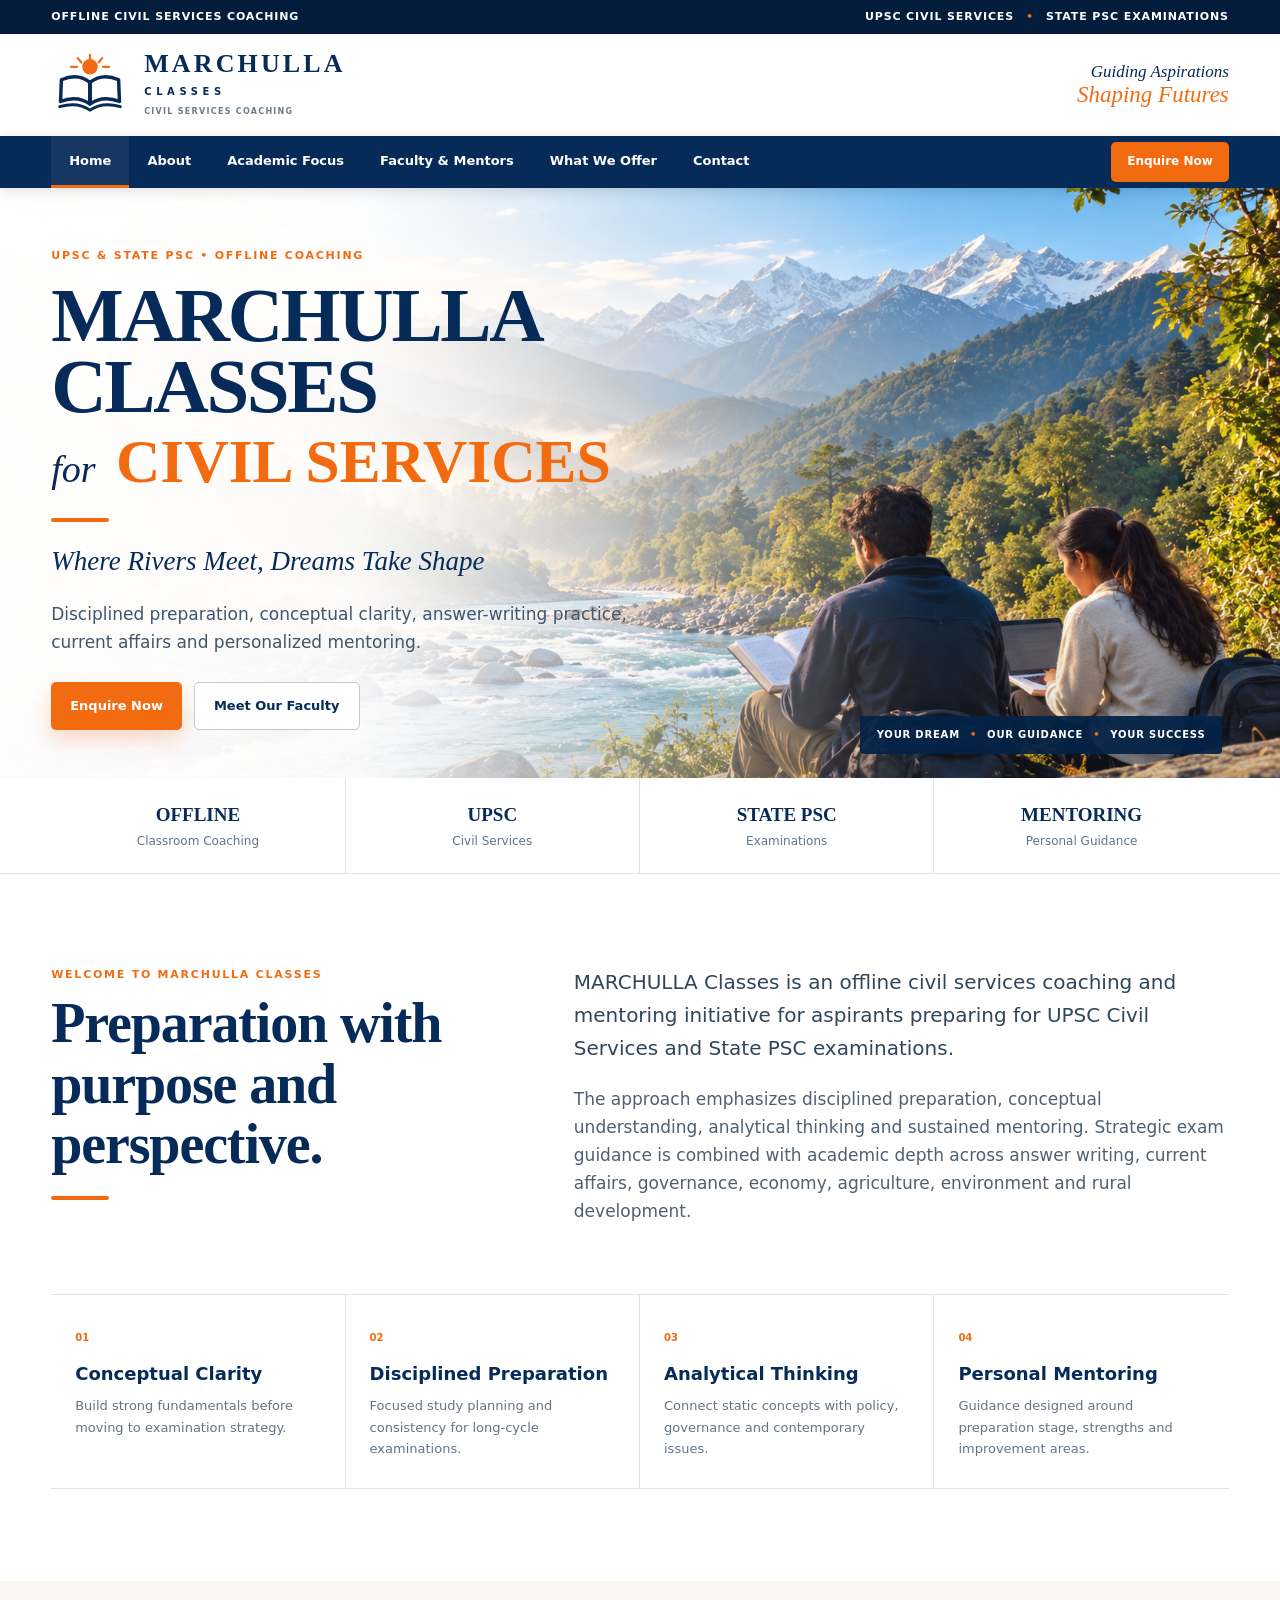
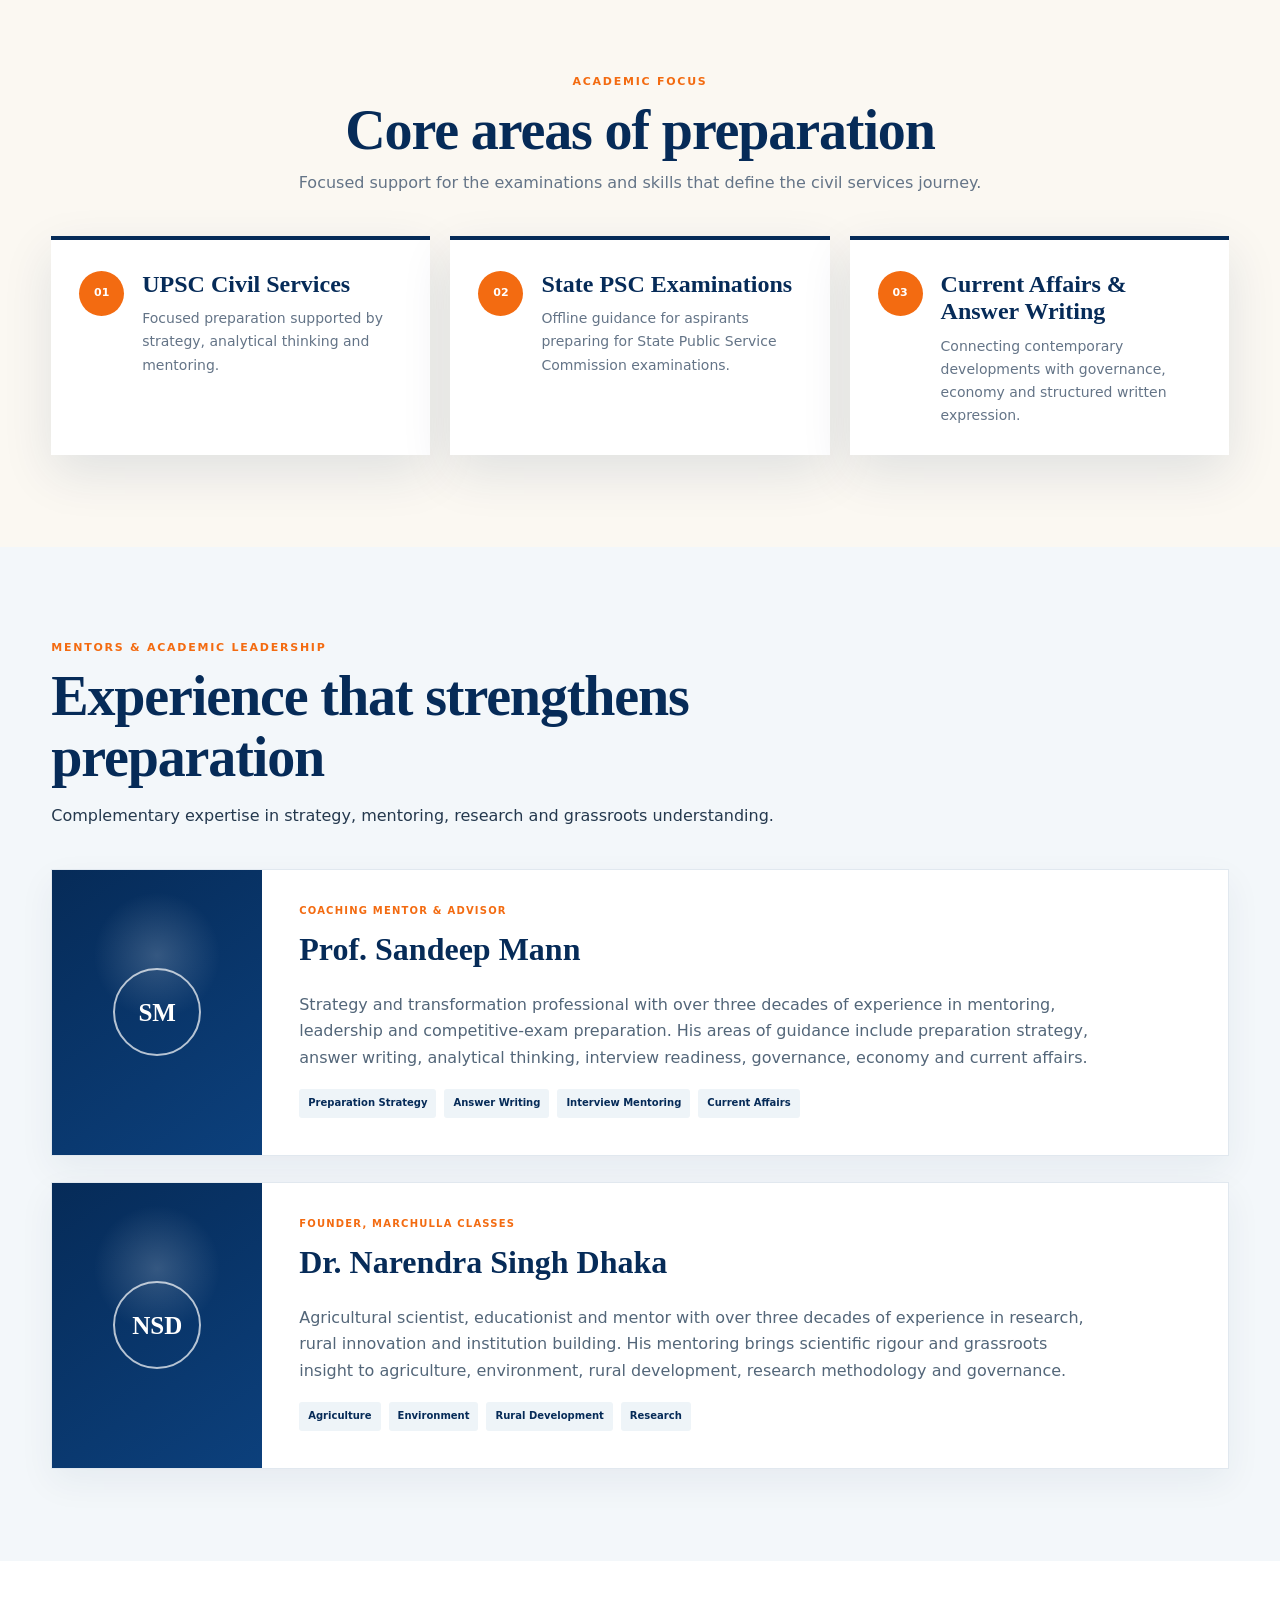
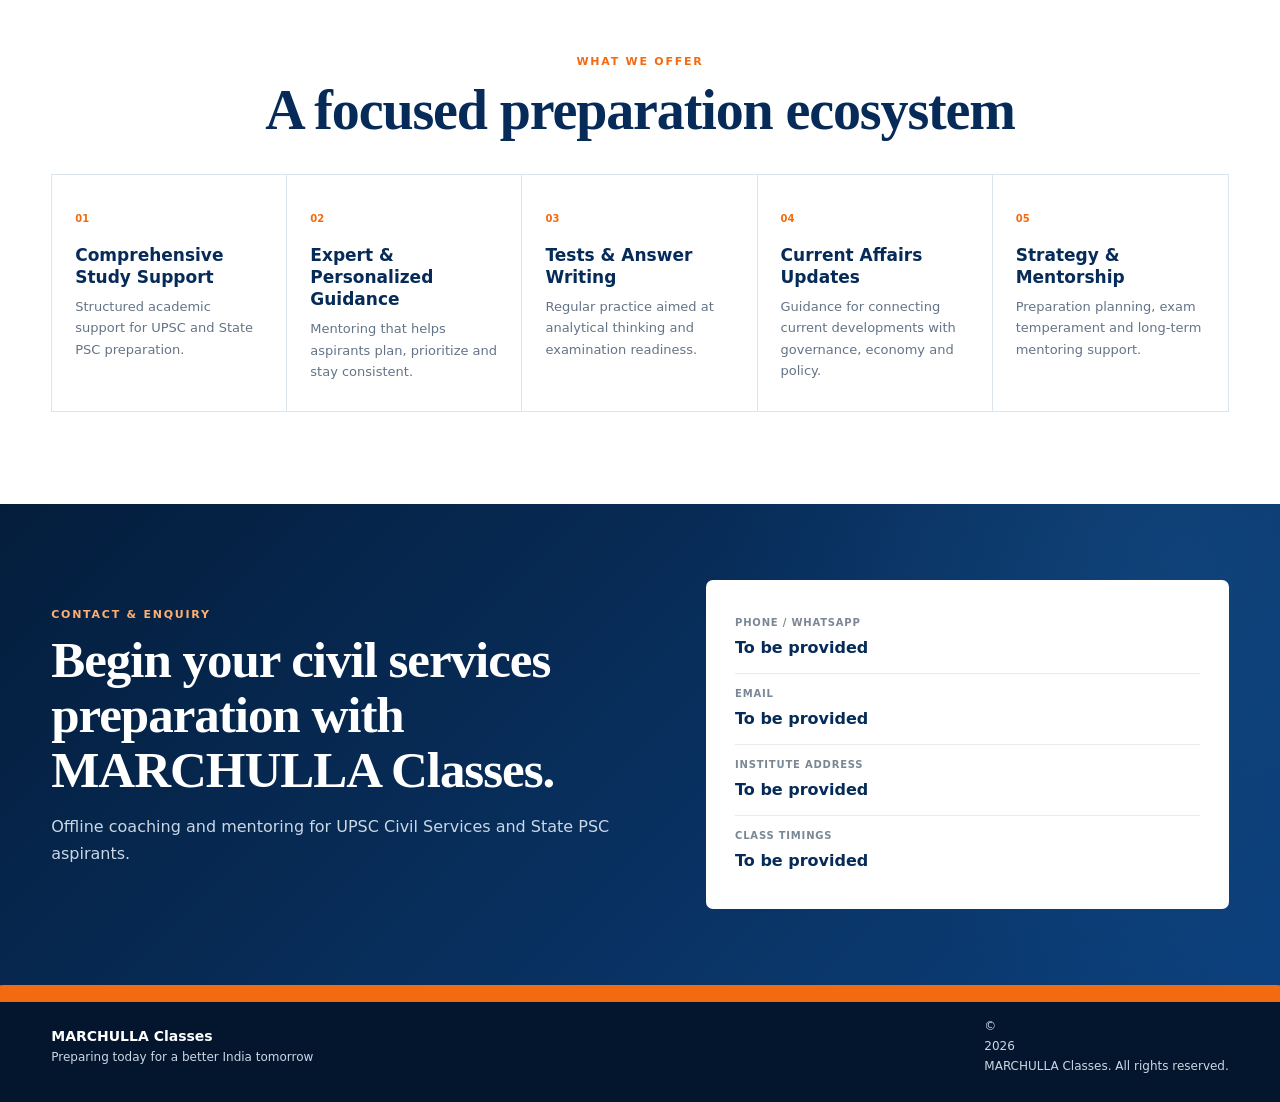
==== commit 184a81eb: "Add files via upload" ====
--- a/index.html
+++ b/index.html
@@ -4,119 +4,176 @@
   <meta charset="utf-8">
   <meta name="viewport" content="width=device-width, initial-scale=1">
   <meta name="description" content="MARCHULLA Classes — Offline coaching and mentoring for UPSC Civil Services and State PSC examinations.">
-  <meta name="theme-color" content="#082b57">
+  <meta name="theme-color" content="#062a55">
   <title>MARCHULLA Classes | Civil Services</title>
-  <link rel="stylesheet" href="marchulla-final.css?v=3.0">
+  <link rel="stylesheet" href="marchulla-v4.css?v=4.0">
 </head>
 <body>
+
   <div class="utility-bar">
     <div class="container utility-inner">
       <span>OFFLINE CIVIL SERVICES COACHING</span>
-      <div class="utility-right"><span>UPSC CIVIL SERVICES</span><i></i><span>STATE PSC EXAMINATIONS</span></div>
+      <div>
+        <span>UPSC Civil Services</span>
+        <i>•</i>
+        <span>State PSC Examinations</span>
+      </div>
     </div>
   </div>
 
-  <header class="site-header">
-    <div class="container header-inner">
-      <a class="brand" href="#home" aria-label="MARCHULLA Classes home">
-        <svg class="brand-emblem" width="72" height="58" viewBox="0 0 92 74" aria-hidden="true">
-          <circle cx="46" cy="15" r="9" fill="#f26b17"/>
-          <g stroke="#f26b17" stroke-width="2.4" stroke-linecap="round">
-            <path d="M46 1v5M32 5l4 5M60 5l-4 5M24 14h6M62 14h6"/>
+  <header class="masthead">
+    <div class="container masthead-inner">
+      <a href="#home" class="identity" aria-label="MARCHULLA Classes home">
+        <svg class="identity-mark" width="78" height="62" viewBox="0 0 90 70" aria-hidden="true">
+          <circle cx="45" cy="14" r="9" fill="#f36b11"/>
+          <g stroke="#f36b11" stroke-width="2.6" stroke-linecap="round">
+            <path d="M45 0v6M31 4l4 5M59 4l-4 5M23 14h7M60 14h7"/>
           </g>
-          <path d="M12 31c13-7 24-6 34 2v27c-11-7-22-8-35-3z" fill="none" stroke="#082b57" stroke-width="4" stroke-linejoin="round"/>
-          <path d="M80 31c-13-7-24-6-34 2v27c11-7 22-8 35-3z" fill="none" stroke="#082b57" stroke-width="4" stroke-linejoin="round"/>
-          <path d="M46 32v28" stroke="#082b57" stroke-width="4"/>
-          <path d="M11 62c14-4 25-3 35 4 10-7 21-8 35-4" fill="none" stroke="#082b57" stroke-width="3.4" stroke-linecap="round"/>
+          <path d="M12 29c13-6 23-5 33 3v25c-10-7-21-8-34-3z" fill="none" stroke="#082a55" stroke-width="4" stroke-linejoin="round"/>
+          <path d="M78 29c-13-6-23-5-33 3v25c10-7 21-8 34-3z" fill="none" stroke="#082a55" stroke-width="4" stroke-linejoin="round"/>
+          <path d="M45 31v27" stroke="#082a55" stroke-width="4"/>
+          <path d="M10 60c14-4 25-3 35 4 10-7 21-8 35-4" fill="none" stroke="#082a55" stroke-width="3.4" stroke-linecap="round"/>
         </svg>
-        <span class="brand-type">
+        <span class="identity-text">
           <strong>MARCHULLA</strong>
-          <small>CLASSES</small>
-          <em>CIVIL SERVICES COACHING</em>
+          <b>CLASSES</b>
+          <small>CIVIL SERVICES COACHING</small>
         </span>
       </a>
 
-      <button class="menu-button" aria-expanded="false" aria-label="Open navigation"><span></span><span></span><span></span></button>
-
+      <div class="masthead-message">
+        <span>Guiding Aspirations</span>
+        <strong>Shaping Futures</strong>
+      </div>
+    </div>
+  </header>
+
+  <div class="nav-shell">
+    <div class="container nav-inner">
+      <button class="menu-button" aria-expanded="false" aria-label="Open navigation">☰ Menu</button>
       <nav class="main-nav" aria-label="Primary navigation">
-        <a class="active" href="#home">Home</a>
+        <a href="#home" class="active">Home</a>
         <a href="#about">About</a>
         <a href="#focus">Academic Focus</a>
-        <a href="#faculty">Faculty</a>
+        <a href="#faculty">Faculty & Mentors</a>
         <a href="#offerings">What We Offer</a>
         <a href="#contact">Contact</a>
       </nav>
+      <a class="nav-enquire" href="#contact">Enquire Now</a>
     </div>
-  </header>
+  </div>
 
   <main>
-    <section class="hero" id="home">
-      <div class="hero-image" aria-hidden="true"></div>
-      <div class="hero-shade" aria-hidden="true"></div>
-      <div class="container hero-inner">
-        <div class="hero-copy">
-          <p class="eyebrow">UPSC & STATE PSC • OFFLINE COACHING</p>
-          <h1>MARCHULLA <span>CLASSES</span></h1>
-          <p class="civil-title"><em>for</em> CIVIL SERVICES</p>
-          <div class="hero-rule"></div>
-          <p class="hero-tagline">Where Rivers Meet, Dreams Take Shape</p>
-          <p class="hero-description">Focused preparation built around conceptual clarity, disciplined study, answer-writing practice, current affairs and personalized mentoring.</p>
-          <div class="hero-actions">
-            <a class="button button-primary" href="#contact">Enquire Now <b>→</b></a>
-            <a class="button button-ghost" href="#faculty">Meet Our Faculty</a>
+    <section class="institutional-hero" id="home">
+      <img src="marchulla-hero-v4.jpg" alt="Boy and girl studying beside a Himalayan river">
+      <div class="hero-shade"></div>
+
+      <div class="container hero-content">
+        <div class="hero-caption">
+          <p class="hero-label">UPSC & STATE PSC • OFFLINE COACHING</p>
+          <h1>MARCHULLA CLASSES</h1>
+          <h2><em>for</em> CIVIL SERVICES</h2>
+          <div class="orange-rule"></div>
+          <p class="hero-quote">Where Rivers Meet, Dreams Take Shape</p>
+          <p class="hero-summary">
+            Disciplined preparation, conceptual clarity, answer-writing practice,
+            current affairs and personalized mentoring.
+          </p>
+          <div class="hero-buttons">
+            <a href="#contact" class="button primary">Enquire Now</a>
+            <a href="#faculty" class="button ghost">Meet Our Faculty</a>
           </div>
         </div>
       </div>
-      <div class="hero-motto">YOUR DREAM <span>•</span> OUR GUIDANCE <span>•</span> YOUR SUCCESS</div>
-    </section>
-
-    <section class="credibility" aria-label="Key preparation areas">
-      <div class="container credibility-grid">
-        <div><span>01</span><strong>UPSC Civil Services</strong></div>
-        <div><span>02</span><strong>State PSC Examinations</strong></div>
-        <div><span>03</span><strong>Answer-Writing Practice</strong></div>
-        <div><span>04</span><strong>Current Affairs</strong></div>
-        <div><span>05</span><strong>Personalized Mentoring</strong></div>
-      </div>
-    </section>
-
-    <section class="section about-section" id="about">
-      <div class="container editorial-grid">
-        <div class="editorial-title">
-          <p class="section-kicker">ABOUT MARCHULLA CLASSES</p>
-          <h2>Purposeful preparation.<br>Personal guidance.</h2>
-          <div class="orange-rule"></div>
-        </div>
-        <div class="editorial-copy">
-          <p class="lead">MARCHULLA Classes is an offline civil services coaching and mentoring initiative for aspirants preparing for UPSC Civil Services and State PSC examinations.</p>
-          <p>The approach emphasizes disciplined preparation, conceptual understanding, analytical thinking and sustained mentoring. Strategic exam guidance is complemented by academic depth in answer writing, current affairs, governance, economy, agriculture, environment and rural development.</p>
-        </div>
+
+      <div class="hero-motto">
+        <span>YOUR DREAM</span><i>•</i><span>OUR GUIDANCE</span><i>•</i><span>YOUR SUCCESS</span>
+      </div>
+    </section>
+
+    <section class="quick-facts" aria-label="MARCHULLA Classes at a glance">
+      <div class="container quick-grid">
+        <div><strong>OFFLINE</strong><span>Classroom Coaching</span></div>
+        <div><strong>UPSC</strong><span>Civil Services</span></div>
+        <div><strong>STATE PSC</strong><span>Examinations</span></div>
+        <div><strong>MENTORING</strong><span>Personal Guidance</span></div>
+      </div>
+    </section>
+
+    <section class="section welcome" id="about">
+      <div class="container welcome-grid">
+        <div class="section-title">
+          <span class="section-label">WELCOME TO MARCHULLA CLASSES</span>
+          <h2>Preparation with purpose and perspective.</h2>
+          <div class="title-rule"></div>
+        </div>
+        <div class="welcome-copy">
+          <p class="lead">
+            MARCHULLA Classes is an offline civil services coaching and mentoring initiative
+            for aspirants preparing for UPSC Civil Services and State PSC examinations.
+          </p>
+          <p>
+            The approach emphasizes disciplined preparation, conceptual understanding,
+            analytical thinking and sustained mentoring. Strategic exam guidance is combined
+            with academic depth across answer writing, current affairs, governance, economy,
+            agriculture, environment and rural development.
+          </p>
+        </div>
+      </div>
+
+      <div class="container values-row">
+        <article>
+          <span>01</span>
+          <h3>Conceptual Clarity</h3>
+          <p>Build strong fundamentals before moving to examination strategy.</p>
+        </article>
+        <article>
+          <span>02</span>
+          <h3>Disciplined Preparation</h3>
+          <p>Focused study planning and consistency for long-cycle examinations.</p>
+        </article>
+        <article>
+          <span>03</span>
+          <h3>Analytical Thinking</h3>
+          <p>Connect static concepts with policy, governance and contemporary issues.</p>
+        </article>
+        <article>
+          <span>04</span>
+          <h3>Personal Mentoring</h3>
+          <p>Guidance designed around preparation stage, strengths and improvement areas.</p>
+        </article>
       </div>
     </section>
 
     <section class="section focus-section" id="focus">
       <div class="container">
         <div class="section-heading centered">
-          <p class="section-kicker">ACADEMIC FOCUS</p>
-          <h2>Clear priorities for serious aspirants</h2>
-          <p>A restrained, focused academic framework for national and state civil services examinations.</p>
+          <span class="section-label">ACADEMIC FOCUS</span>
+          <h2>Core areas of preparation</h2>
+          <p>Focused support for the examinations and skills that define the civil services journey.</p>
         </div>
 
         <div class="focus-grid">
           <article class="focus-card">
-            <div class="focus-number">01</div>
-            <h3>UPSC Civil Services</h3>
-            <p>Strategic preparation, analytical thinking and sustained mentoring for the Civil Services Examination.</p>
-          </article>
-          <article class="focus-card emphasis">
-            <div class="focus-number">02</div>
-            <h3>State PSC Examinations</h3>
-            <p>Offline guidance for aspirants preparing for State Public Service Commission examinations.</p>
+            <div class="focus-icon">01</div>
+            <div>
+              <h3>UPSC Civil Services</h3>
+              <p>Focused preparation supported by strategy, analytical thinking and mentoring.</p>
+            </div>
           </article>
           <article class="focus-card">
-            <div class="focus-number">03</div>
-            <h3>Current Affairs & Answer Writing</h3>
-            <p>Connecting contemporary developments with governance, economy and policy through regular analytical practice.</p>
+            <div class="focus-icon">02</div>
+            <div>
+              <h3>State PSC Examinations</h3>
+              <p>Offline guidance for aspirants preparing for State Public Service Commission examinations.</p>
+            </div>
+          </article>
+          <article class="focus-card">
+            <div class="focus-icon">03</div>
+            <div>
+              <h3>Current Affairs & Answer Writing</h3>
+              <p>Connecting contemporary developments with governance, economy and structured written expression.</p>
+            </div>
           </article>
         </div>
       </div>
@@ -125,29 +182,53 @@
     <section class="section faculty-section" id="faculty">
       <div class="container">
         <div class="section-heading">
-          <p class="section-kicker">MENTORS & ACADEMIC LEADERSHIP</p>
-          <h2>Experience that complements preparation</h2>
-          <p>Strategy, academic rigour and grassroots perspective brought together for a balanced civil services learning environment.</p>
-        </div>
-
-        <div class="faculty-list">
-          <article class="faculty-profile">
-            <div class="faculty-portrait"><span>SM</span></div>
-            <div class="faculty-content">
-              <p class="faculty-label">COACHING MENTOR & ADVISOR</p>
+          <span class="section-label">MENTORS & ACADEMIC LEADERSHIP</span>
+          <h2>Experience that strengthens preparation</h2>
+          <p>Complementary expertise in strategy, mentoring, research and grassroots understanding.</p>
+        </div>
+
+        <div class="leadership-list">
+          <article class="leader">
+            <div class="leader-photo placeholder-photo">
+              <span>SM</span>
+            </div>
+            <div class="leader-content">
+              <p class="designation">Coaching Mentor & Advisor</p>
               <h3>Prof. Sandeep Mann</h3>
-              <p>Strategy and transformation professional with over three decades of experience in mentoring, leadership and competitive-exam preparation. His guidance spans preparation strategy, answer writing, analytical thinking, interview readiness, governance, economy and current affairs.</p>
-              <div class="expertise"><span>Strategy</span><span>Answer Writing</span><span>Interview</span><span>Current Affairs</span></div>
-            </div>
-          </article>
-
-          <article class="faculty-profile reverse">
-            <div class="faculty-portrait"><span>NSD</span></div>
-            <div class="faculty-content">
-              <p class="faculty-label">FOUNDER, MARCHULLA CLASSES</p>
+              <p>
+                Strategy and transformation professional with over three decades of experience
+                in mentoring, leadership and competitive-exam preparation. His areas of guidance
+                include preparation strategy, answer writing, analytical thinking, interview readiness,
+                governance, economy and current affairs.
+              </p>
+              <div class="expertise">
+                <span>Preparation Strategy</span>
+                <span>Answer Writing</span>
+                <span>Interview Mentoring</span>
+                <span>Current Affairs</span>
+              </div>
+            </div>
+          </article>
+
+          <article class="leader reverse">
+            <div class="leader-photo placeholder-photo">
+              <span>NSD</span>
+            </div>
+            <div class="leader-content">
+              <p class="designation">Founder, MARCHULLA Classes</p>
               <h3>Dr. Narendra Singh Dhaka</h3>
-              <p>Agricultural scientist, educationist and mentor with over three decades of experience in research, rural innovation and institution building. His mentoring brings scientific rigour and grassroots insight to agriculture, environment, rural development, research methodology and governance.</p>
-              <div class="expertise"><span>Agriculture</span><span>Environment</span><span>Rural Development</span><span>Research</span></div>
+              <p>
+                Agricultural scientist, educationist and mentor with over three decades of experience
+                in research, rural innovation and institution building. His mentoring brings scientific
+                rigour and grassroots insight to agriculture, environment, rural development,
+                research methodology and governance.
+              </p>
+              <div class="expertise">
+                <span>Agriculture</span>
+                <span>Environment</span>
+                <span>Rural Development</span>
+                <span>Research</span>
+              </div>
             </div>
           </article>
         </div>
@@ -157,43 +238,68 @@
     <section class="section offerings-section" id="offerings">
       <div class="container">
         <div class="section-heading centered compact">
-          <p class="section-kicker">WHAT WE OFFER</p>
-          <h2>A focused foundation for civil services preparation</h2>
-        </div>
-        <div class="offer-list">
-          <article><span>01</span><div><h3>Comprehensive Study Support</h3><p>Structured academic support for UPSC and State PSC preparation.</p></div></article>
-          <article><span>02</span><div><h3>Expert & Personalized Guidance</h3><p>Mentoring that helps aspirants plan, prioritize and stay consistent.</p></div></article>
-          <article><span>03</span><div><h3>Tests & Answer Writing</h3><p>Regular practice aimed at analytical thinking and examination readiness.</p></div></article>
-          <article><span>04</span><div><h3>Current Affairs Updates</h3><p>Guidance for connecting current developments with governance, economy and policy.</p></div></article>
-          <article><span>05</span><div><h3>Strategy & Mentorship</h3><p>Preparation planning, exam temperament and long-term mentoring support.</p></div></article>
-        </div>
-      </div>
-    </section>
-
-    <section class="contact-section" id="contact">
-      <div class="container contact-inner">
-        <div class="contact-copy">
-          <p class="section-kicker light">CONTACT</p>
+          <span class="section-label">WHAT WE OFFER</span>
+          <h2>A focused preparation ecosystem</h2>
+        </div>
+
+        <div class="offerings-grid">
+          <article>
+            <span class="offer-no">01</span>
+            <h3>Comprehensive Study Support</h3>
+            <p>Structured academic support for UPSC and State PSC preparation.</p>
+          </article>
+          <article>
+            <span class="offer-no">02</span>
+            <h3>Expert & Personalized Guidance</h3>
+            <p>Mentoring that helps aspirants plan, prioritize and stay consistent.</p>
+          </article>
+          <article>
+            <span class="offer-no">03</span>
+            <h3>Tests & Answer Writing</h3>
+            <p>Regular practice aimed at analytical thinking and examination readiness.</p>
+          </article>
+          <article>
+            <span class="offer-no">04</span>
+            <h3>Current Affairs Updates</h3>
+            <p>Guidance for connecting current developments with governance, economy and policy.</p>
+          </article>
+          <article>
+            <span class="offer-no">05</span>
+            <h3>Strategy & Mentorship</h3>
+            <p>Preparation planning, exam temperament and long-term mentoring support.</p>
+          </article>
+        </div>
+      </div>
+    </section>
+
+    <section class="contact-band" id="contact">
+      <div class="container contact-layout">
+        <div>
+          <span class="section-label light">CONTACT & ENQUIRY</span>
           <h2>Begin your civil services preparation with MARCHULLA Classes.</h2>
           <p>Offline coaching and mentoring for UPSC Civil Services and State PSC aspirants.</p>
         </div>
-        <div class="contact-details">
-          <div><span>PHONE / WHATSAPP</span><strong>To be provided</strong></div>
-          <div><span>EMAIL</span><strong>To be provided</strong></div>
-          <div><span>INSTITUTE ADDRESS</span><strong>To be provided</strong></div>
-          <div><span>CLASS TIMINGS</span><strong>To be provided</strong></div>
+        <div class="contact-box">
+          <div><span>Phone / WhatsApp</span><strong>To be provided</strong></div>
+          <div><span>Email</span><strong>To be provided</strong></div>
+          <div><span>Institute Address</span><strong>To be provided</strong></div>
+          <div><span>Class Timings</span><strong>To be provided</strong></div>
         </div>
       </div>
     </section>
   </main>
 
   <footer class="site-footer">
-    <div class="container footer-inner">
-      <div><strong>MARCHULLA Classes</strong><span>Preparing today for a better India tomorrow</span></div>
+    <div class="footer-wave"></div>
+    <div class="container footer-content">
+      <div>
+        <strong>MARCHULLA Classes</strong>
+        <span>Preparing today for a better India tomorrow</span>
+      </div>
       <p>© <span id="year"></span> MARCHULLA Classes. All rights reserved.</p>
     </div>
   </footer>
 
-  <script src="marchulla-final.js?v=3.0"></script>
+  <script src="marchulla-v4.js?v=4.0"></script>
 </body>
 </html>
--- a/marchulla-v4.css
+++ b/marchulla-v4.css
@@ -0,0 +1,525 @@
+
+:root{
+  --navy:#062b58;
+  --navy-deep:#041d3c;
+  --navy-mid:#0c407c;
+  --orange:#f36b11;
+  --orange-soft:#ff9a52;
+  --cream:#fbf8f2;
+  --paper:#ffffff;
+  --mist:#f3f7fa;
+  --text:#24384d;
+  --muted:#647487;
+  --line:#dde5ec;
+  --shadow:0 18px 48px rgba(6,43,88,.11);
+}
+*{box-sizing:border-box}
+html{scroll-behavior:smooth}
+body{
+  margin:0;
+  font-family:Inter,ui-sans-serif,system-ui,-apple-system,BlinkMacSystemFont,"Segoe UI",sans-serif;
+  color:var(--text);
+  background:#fff;
+  line-height:1.65;
+}
+a{text-decoration:none;color:inherit}
+img{display:block;max-width:100%}
+.container{width:min(1180px,92%);margin:auto}
+
+.utility-bar{
+  background:var(--navy-deep);
+  color:#fff;
+  font-size:11px;
+  font-weight:800;
+  letter-spacing:.08em;
+  text-transform:uppercase;
+}
+.utility-inner{
+  min-height:34px;
+  display:flex;
+  align-items:center;
+  justify-content:space-between;
+  gap:20px;
+}
+.utility-inner div{display:flex;gap:12px;align-items:center}
+.utility-inner i{font-style:normal;color:var(--orange)}
+
+.masthead{background:#fff}
+.masthead-inner{
+  min-height:102px;
+  display:flex;
+  align-items:center;
+  justify-content:space-between;
+  gap:28px;
+}
+.identity{display:flex;align-items:center;gap:15px;color:var(--navy)}
+.identity-mark{display:block;flex:0 0 78px}
+.identity-text strong{
+  display:block;
+  font-family:Georgia,"Times New Roman",serif;
+  font-size:26px;
+  line-height:.95;
+  letter-spacing:.12em;
+}
+.identity-text b{
+  display:block;
+  font-size:10px;
+  letter-spacing:.46em;
+  margin-top:7px;
+}
+.identity-text small{
+  display:block;
+  font-size:8px;
+  letter-spacing:.16em;
+  color:#6c7c8d;
+  margin-top:5px;
+  font-weight:800;
+}
+.masthead-message{
+  text-align:right;
+  color:var(--navy);
+  font-family:Georgia,"Times New Roman",serif;
+  font-style:italic;
+  line-height:1.15;
+}
+.masthead-message span{display:block;font-size:17px}
+.masthead-message strong{display:block;font-size:23px;color:var(--orange);font-weight:500}
+
+.nav-shell{
+  background:var(--navy);
+  color:#fff;
+  box-shadow:0 3px 12px rgba(0,0,0,.12);
+  position:sticky;
+  top:0;
+  z-index:100;
+}
+.nav-inner{
+  min-height:52px;
+  display:flex;
+  align-items:center;
+  gap:12px;
+}
+.main-nav{display:flex;align-items:center;gap:0;flex:1}
+.main-nav a{
+  display:flex;
+  align-items:center;
+  min-height:52px;
+  padding:0 18px;
+  font-size:13px;
+  font-weight:750;
+  border-bottom:3px solid transparent;
+}
+.main-nav a:hover,.main-nav a.active{
+  background:rgba(255,255,255,.06);
+  border-color:var(--orange);
+}
+.nav-enquire{
+  color:#fff;
+  background:var(--orange);
+  padding:10px 16px;
+  border-radius:5px;
+  font-size:12px;
+  font-weight:850;
+}
+.menu-button{display:none;background:none;border:0;color:#fff;font-weight:800;font-size:14px}
+
+.institutional-hero{
+  position:relative;
+  min-height:590px;
+  overflow:hidden;
+  background:#cddbe5;
+}
+.institutional-hero>img{
+  position:absolute;
+  inset:0;
+  width:100%;
+  height:100%;
+  object-fit:cover;
+  object-position:center;
+}
+.hero-shade{
+  position:absolute;
+  inset:0;
+  background:
+    linear-gradient(90deg,rgba(255,255,255,.98) 0%,rgba(255,255,255,.92) 28%,rgba(255,255,255,.42) 51%,rgba(255,255,255,.05) 72%),
+    linear-gradient(180deg,transparent 70%,rgba(3,26,53,.16) 100%);
+}
+.hero-content{
+  position:relative;
+  z-index:2;
+  min-height:590px;
+  display:flex;
+  align-items:center;
+}
+.hero-caption{max-width:635px;padding:38px 0}
+.hero-label,.section-label{
+  display:block;
+  color:var(--orange);
+  font-size:11px;
+  font-weight:900;
+  letter-spacing:.16em;
+  text-transform:uppercase;
+}
+.hero-caption h1{
+  font-family:Georgia,"Times New Roman",serif;
+  color:var(--navy);
+  font-size:clamp(48px,6vw,82px);
+  line-height:.93;
+  letter-spacing:-.03em;
+  margin:14px 0 0;
+}
+.hero-caption h2{
+  font-family:Georgia,"Times New Roman",serif;
+  color:var(--orange);
+  font-size:clamp(37px,4.8vw,64px);
+  line-height:1;
+  margin:9px 0 0;
+  font-weight:700;
+}
+.hero-caption h2 em{
+  font-size:.62em;
+  font-weight:400;
+  color:var(--navy);
+  margin-right:5px;
+}
+.orange-rule{width:58px;height:4px;background:var(--orange);border-radius:4px;margin:25px 0 17px}
+.hero-quote{
+  margin:0 0 14px;
+  font-family:Georgia,"Times New Roman",serif;
+  font-style:italic;
+  font-size:27px;
+  color:var(--navy);
+}
+.hero-summary{font-size:17px;color:#40566b;max-width:590px}
+.hero-buttons{display:flex;gap:12px;flex-wrap:wrap;margin-top:25px}
+.button{
+  display:inline-flex;
+  align-items:center;
+  justify-content:center;
+  min-height:48px;
+  padding:0 19px;
+  border-radius:5px;
+  font-weight:800;
+  font-size:13px;
+}
+.button.primary{background:var(--orange);color:#fff;box-shadow:0 10px 20px rgba(243,107,17,.22)}
+.button.ghost{background:#fff;color:var(--navy);border:1px solid #bdcbd7}
+.hero-motto{
+  position:absolute;
+  z-index:3;
+  right:4.5%;
+  bottom:24px;
+  background:rgba(4,35,70,.93);
+  color:#fff;
+  display:flex;
+  align-items:center;
+  gap:10px;
+  padding:11px 17px;
+  border-radius:4px;
+  font-size:10px;
+  letter-spacing:.08em;
+  font-weight:900;
+}
+.hero-motto i{color:var(--orange);font-style:normal}
+
+.quick-facts{
+  background:#fff;
+  border-bottom:1px solid var(--line);
+  box-shadow:0 8px 26px rgba(7,42,78,.05);
+}
+.quick-grid{
+  display:grid;
+  grid-template-columns:repeat(4,1fr);
+}
+.quick-grid div{
+  padding:21px 24px;
+  text-align:center;
+  border-right:1px solid var(--line);
+}
+.quick-grid div:last-child{border-right:0}
+.quick-grid strong{
+  display:block;
+  color:var(--navy);
+  font-family:Georgia,"Times New Roman",serif;
+  font-size:19px;
+}
+.quick-grid span{display:block;color:var(--muted);font-size:12px;margin-top:2px}
+
+.section{padding:92px 0}
+.welcome{background:#fff}
+.welcome-grid{
+  display:grid;
+  grid-template-columns:.8fr 1.2fr;
+  gap:86px;
+  align-items:start;
+}
+.section-title h2,.section-heading h2,.contact-layout h2{
+  margin:9px 0 0;
+  font-family:Georgia,"Times New Roman",serif;
+  color:var(--navy);
+  font-size:clamp(36px,4.4vw,56px);
+  line-height:1.08;
+  letter-spacing:-.02em;
+}
+.title-rule{width:58px;height:4px;background:var(--orange);margin-top:21px;border-radius:3px}
+.welcome-copy{font-size:17px;color:#4e6072}
+.welcome-copy .lead{font-size:20px;color:#2f465c;margin-top:0}
+.values-row{
+  display:grid;
+  grid-template-columns:repeat(4,1fr);
+  margin-top:52px;
+  border-top:1px solid var(--line);
+  border-bottom:1px solid var(--line);
+}
+.values-row article{padding:28px 24px;border-right:1px solid var(--line)}
+.values-row article:last-child{border-right:0}
+.values-row span{color:var(--orange);font-size:10px;font-weight:900}
+.values-row h3{color:var(--navy);font-size:18px;margin:9px 0 7px}
+.values-row p{font-size:13px;color:var(--muted);margin:0}
+
+.focus-section{background:var(--cream)}
+.section-heading{max-width:780px;margin-bottom:39px}
+.section-heading.centered{text-align:center;margin-left:auto;margin-right:auto}
+.section-heading.centered p{max-width:690px;margin:10px auto 0;color:var(--muted)}
+.focus-grid{
+  display:grid;
+  grid-template-columns:repeat(3,1fr);
+  gap:20px;
+}
+.focus-card{
+  background:#fff;
+  border-top:4px solid var(--navy);
+  box-shadow:var(--shadow);
+  padding:31px 28px 28px;
+  display:flex;
+  gap:18px;
+  min-height:185px;
+}
+.focus-icon{
+  width:45px;height:45px;flex:0 0 45px;
+  display:grid;place-items:center;
+  border-radius:50%;
+  background:var(--orange);
+  color:#fff;
+  font-size:11px;
+  font-weight:900;
+}
+.focus-card h3{
+  color:var(--navy);
+  font-family:Georgia,"Times New Roman",serif;
+  font-size:24px;
+  line-height:1.15;
+  margin:0 0 9px;
+}
+.focus-card p{color:var(--muted);font-size:14px;margin:0}
+
+.faculty-section{background:var(--mist)}
+.leadership-list{display:grid;gap:26px}
+.leader{
+  display:grid;
+  grid-template-columns:210px 1fr;
+  background:#fff;
+  border:1px solid #e1e8ef;
+  box-shadow:0 13px 34px rgba(9,46,84,.06);
+}
+.leader.reverse{grid-template-columns:210px 1fr}
+.leader-photo{
+  min-height:285px;
+  background:
+    radial-gradient(circle at 50% 30%,rgba(255,255,255,.18),transparent 28%),
+    linear-gradient(145deg,var(--navy),var(--navy-mid));
+  display:grid;
+  place-items:center;
+}
+.placeholder-photo span{
+  width:88px;height:88px;border-radius:50%;
+  border:2px solid rgba(255,255,255,.7);
+  color:#fff;
+  display:grid;place-items:center;
+  font-family:Georgia,serif;
+  font-size:25px;
+  font-weight:700;
+}
+.leader-content{padding:33px 37px}
+.designation{
+  color:var(--orange);
+  font-size:10px;
+  text-transform:uppercase;
+  letter-spacing:.12em;
+  font-weight:900;
+  margin:0 0 4px;
+}
+.leader-content h3{
+  margin:0 0 13px;
+  color:var(--navy);
+  font-family:Georgia,"Times New Roman",serif;
+  font-size:32px;
+}
+.leader-content>p:last-of-type{color:#536679;max-width:790px}
+.expertise{display:flex;gap:8px;flex-wrap:wrap;margin-top:18px}
+.expertise span{
+  background:#eef4f8;
+  color:var(--navy);
+  padding:6px 9px;
+  border-radius:3px;
+  font-size:10px;
+  font-weight:800;
+}
+
+.offerings-section{background:#fff}
+.compact{margin-bottom:34px}
+.offerings-grid{
+  display:grid;
+  grid-template-columns:repeat(5,1fr);
+  border:1px solid var(--line);
+}
+.offerings-grid article{
+  padding:29px 23px;
+  border-right:1px solid var(--line);
+  min-height:205px;
+}
+.offerings-grid article:last-child{border-right:0}
+.offer-no{font-size:10px;color:var(--orange);font-weight:900}
+.offerings-grid h3{color:var(--navy);font-size:17px;line-height:1.3;margin:13px 0 8px}
+.offerings-grid p{color:var(--muted);font-size:13px;margin:0}
+
+.contact-band{
+  background:
+    radial-gradient(circle at 92% 10%,rgba(28,91,153,.34),transparent 36%),
+    linear-gradient(135deg,var(--navy-deep),var(--navy-mid));
+  color:#fff;
+  padding:76px 0;
+}
+.contact-layout{
+  display:grid;
+  grid-template-columns:1fr .9fr;
+  gap:74px;
+  align-items:center;
+}
+.section-label.light{color:#ffaf71}
+.contact-layout h2{color:#fff;font-size:clamp(34px,4vw,51px)}
+.contact-layout>div:first-child>p:last-child{color:#cad7e5;font-size:16px}
+.contact-box{
+  background:#fff;
+  color:var(--text);
+  border-radius:7px;
+  padding:23px 29px;
+}
+.contact-box div{padding:12px 0;border-bottom:1px solid #e7ecf1}
+.contact-box div:last-child{border-bottom:0}
+.contact-box span{
+  display:block;
+  color:#7a8794;
+  text-transform:uppercase;
+  letter-spacing:.08em;
+  font-size:10px;
+  font-weight:850;
+}
+.contact-box strong{display:block;color:var(--navy);margin-top:3px}
+
+.site-footer{
+  position:relative;
+  background:#03162e;
+  color:#cbd7e3;
+  padding:32px 0 26px;
+  overflow:hidden;
+}
+.footer-wave{
+  position:absolute;
+  top:-23px;left:-5%;width:110%;height:40px;
+  background:var(--orange);
+  border-radius:50% 50% 0 0/100% 100% 0 0;
+}
+.footer-content{
+  display:flex;
+  justify-content:space-between;
+  gap:30px;
+  align-items:center;
+  font-size:12px;
+}
+.footer-content strong{display:block;color:#fff;font-size:14px}
+.footer-content span{display:block}
+.footer-content p{margin:0}
+
+@media(max-width:980px){
+  .masthead-message{display:none}
+  .main-nav a{padding:0 11px;font-size:12px}
+  .nav-enquire{display:none}
+  .quick-grid{grid-template-columns:repeat(2,1fr)}
+  .quick-grid div:nth-child(2){border-right:0}
+  .quick-grid div:nth-child(-n+2){border-bottom:1px solid var(--line)}
+  .welcome-grid,.contact-layout{grid-template-columns:1fr;gap:36px}
+  .values-row{grid-template-columns:repeat(2,1fr)}
+  .values-row article:nth-child(2){border-right:0}
+  .values-row article:nth-child(-n+2){border-bottom:1px solid var(--line)}
+  .focus-grid{grid-template-columns:1fr}
+  .offerings-grid{grid-template-columns:repeat(2,1fr)}
+  .offerings-grid article{border-bottom:1px solid var(--line)}
+  .offerings-grid article:nth-child(2n){border-right:0}
+}
+@media(max-width:760px){
+  .utility-inner{justify-content:center}
+  .utility-inner>div{display:none}
+  .masthead-inner{min-height:82px}
+  .identity-mark{width:61px;height:49px;flex-basis:61px}
+  .identity-text strong{font-size:20px}
+  .identity-text b{font-size:8px}
+  .identity-text small{display:none}
+  .menu-button{display:block}
+  .nav-inner{min-height:48px;justify-content:space-between}
+  .main-nav{
+    display:none;
+    position:absolute;
+    top:48px;left:0;right:0;
+    background:var(--navy);
+    flex-direction:column;
+    align-items:stretch;
+    box-shadow:0 12px 24px rgba(0,0,0,.18);
+  }
+  .main-nav.open{display:flex}
+  .main-nav a{min-height:45px;border-bottom:1px solid rgba(255,255,255,.1);padding:0 4%}
+  .nav-shell{position:sticky;top:0}
+  .institutional-hero{min-height:720px}
+  .institutional-hero>img{object-position:68% center}
+  .hero-shade{
+    background:
+      linear-gradient(180deg,rgba(255,255,255,.98) 0%,rgba(255,255,255,.93) 44%,rgba(255,255,255,.2) 72%,rgba(3,26,53,.18) 100%);
+  }
+  .hero-content{min-height:720px;align-items:flex-start;padding-top:52px}
+  .hero-caption{max-width:100%;padding:0}
+  .hero-caption h1{font-size:50px}
+  .hero-caption h2{font-size:39px}
+  .hero-quote{font-size:23px}
+  .hero-summary{font-size:15px}
+  .hero-motto{
+    left:5%;right:5%;bottom:20px;
+    justify-content:center;
+    font-size:9px;
+  }
+  .values-row{grid-template-columns:1fr}
+  .values-row article{border-right:0!important;border-bottom:1px solid var(--line)}
+  .values-row article:last-child{border-bottom:0}
+  .leader,.leader.reverse{grid-template-columns:1fr}
+  .leader-photo{min-height:180px}
+  .offerings-grid{grid-template-columns:1fr}
+  .offerings-grid article{border-right:0!important}
+  .footer-content{flex-direction:column;align-items:flex-start}
+}
+@media(max-width:480px){
+  .container{width:91%}
+  .identity-text strong{font-size:18px}
+  .identity-text b{letter-spacing:.36em}
+  .institutional-hero{min-height:690px}
+  .hero-content{min-height:690px}
+  .hero-caption h1{font-size:43px}
+  .hero-caption h2{font-size:33px}
+  .hero-caption h2 em{font-size:.58em}
+  .hero-buttons{gap:9px}
+  .button{min-height:45px;padding:0 15px;font-size:12px}
+  .quick-grid{grid-template-columns:1fr 1fr}
+  .quick-grid div{padding:16px 9px}
+  .section{padding:72px 0}
+  .section-title h2,.section-heading h2,.contact-layout h2{font-size:36px}
+  .leader-content{padding:26px 22px}
+  .leader-content h3{font-size:28px}
+}
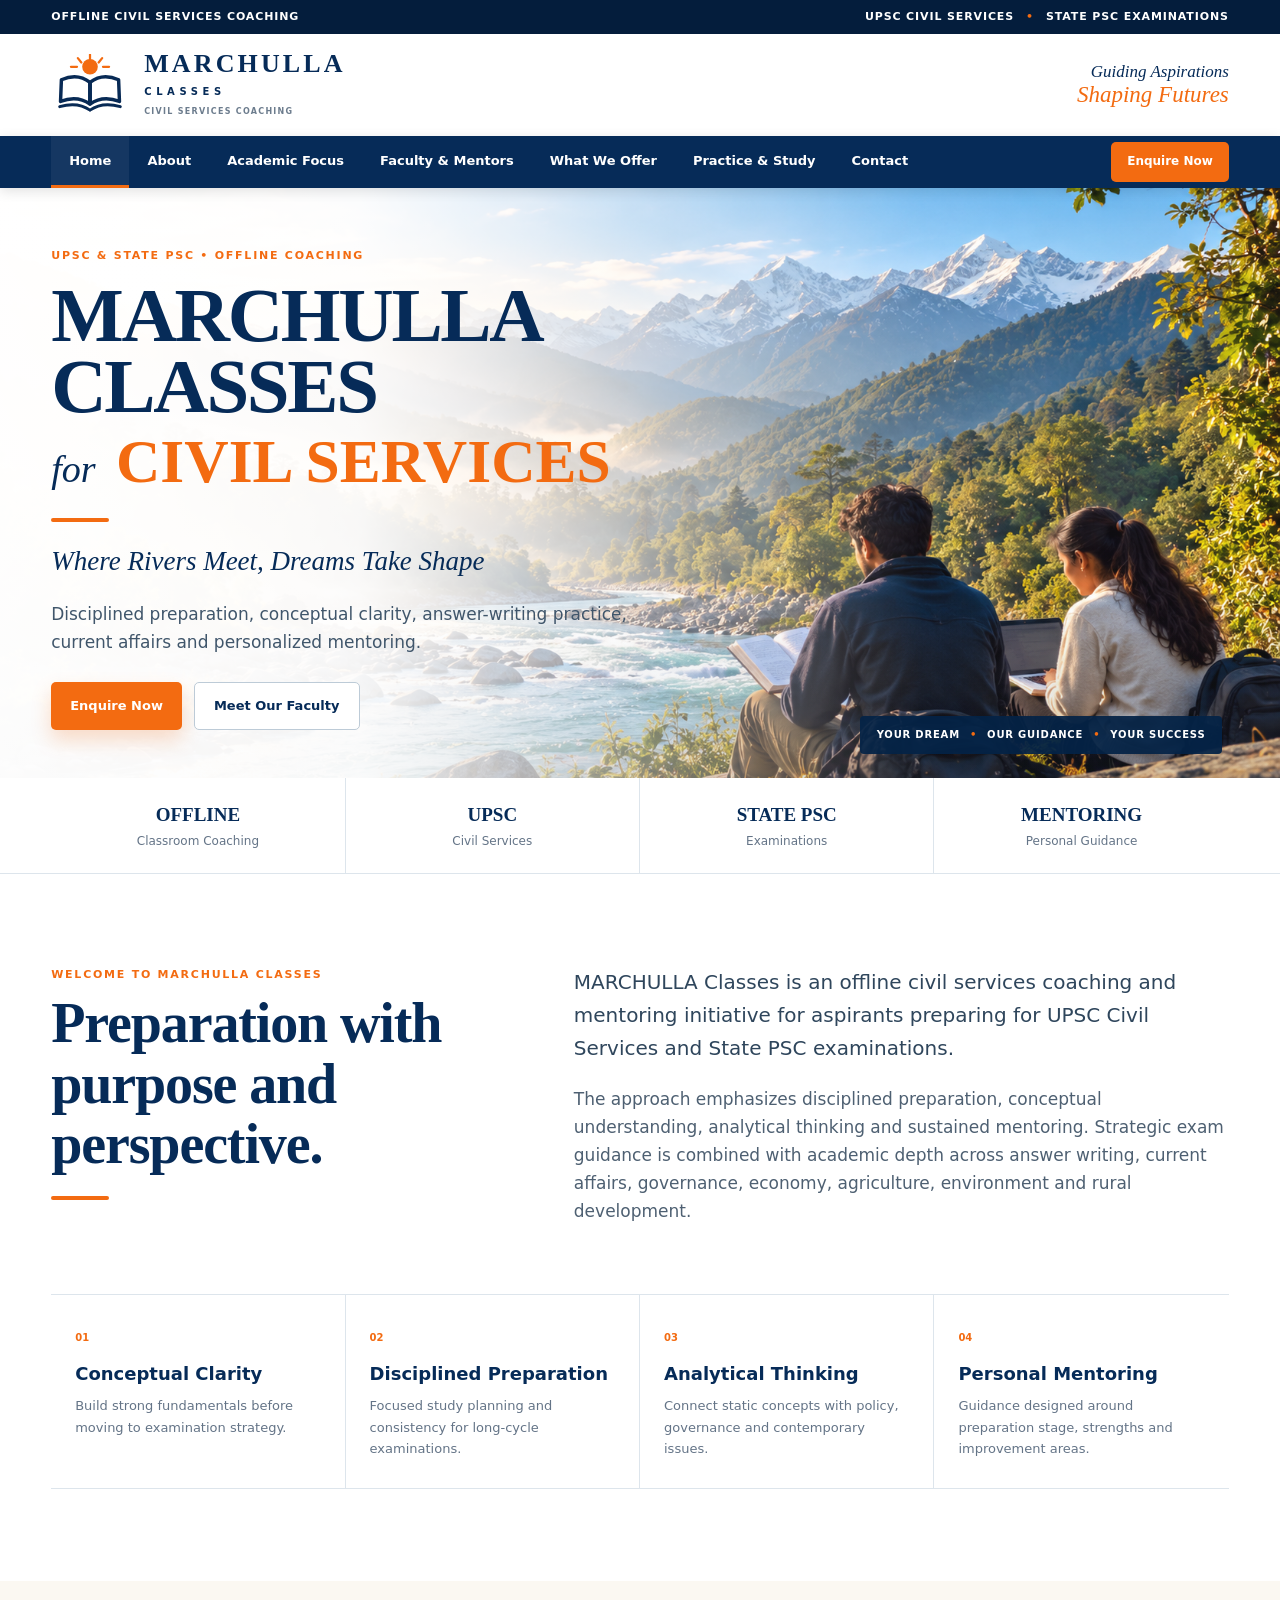
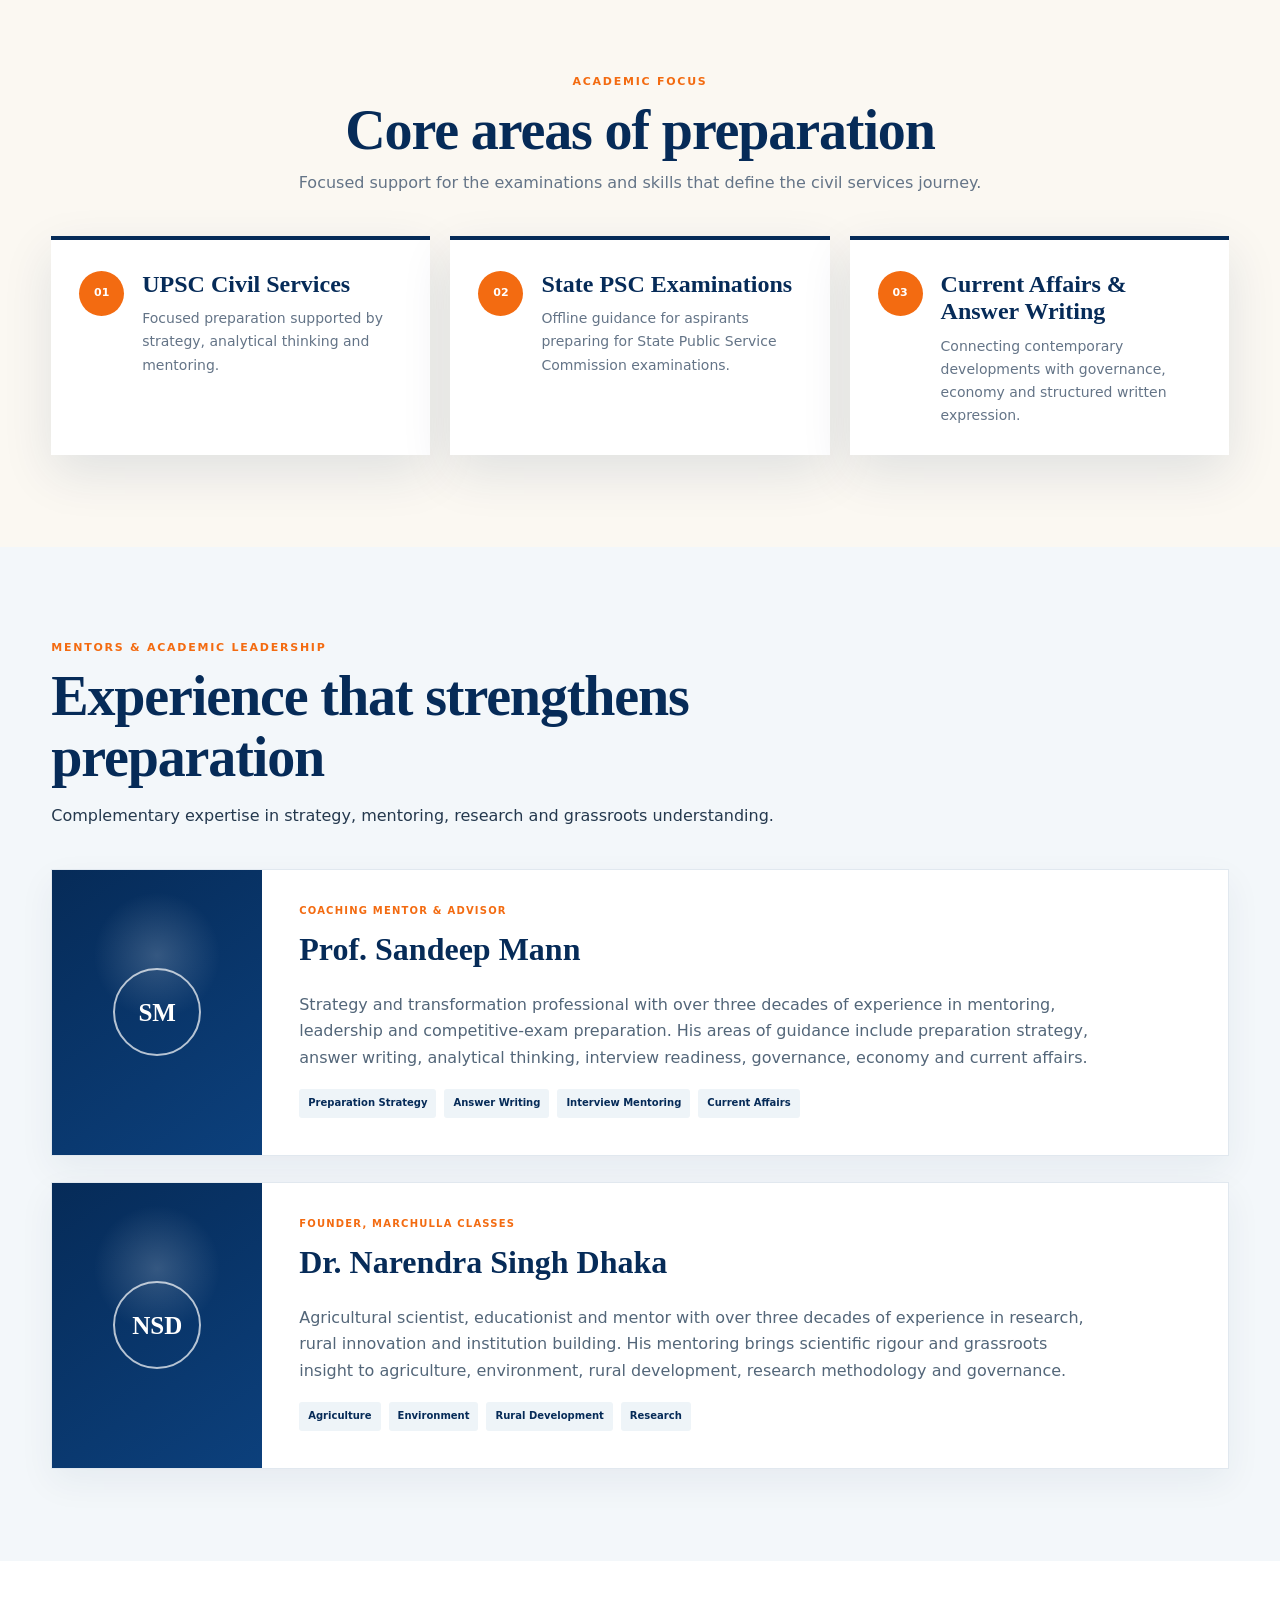
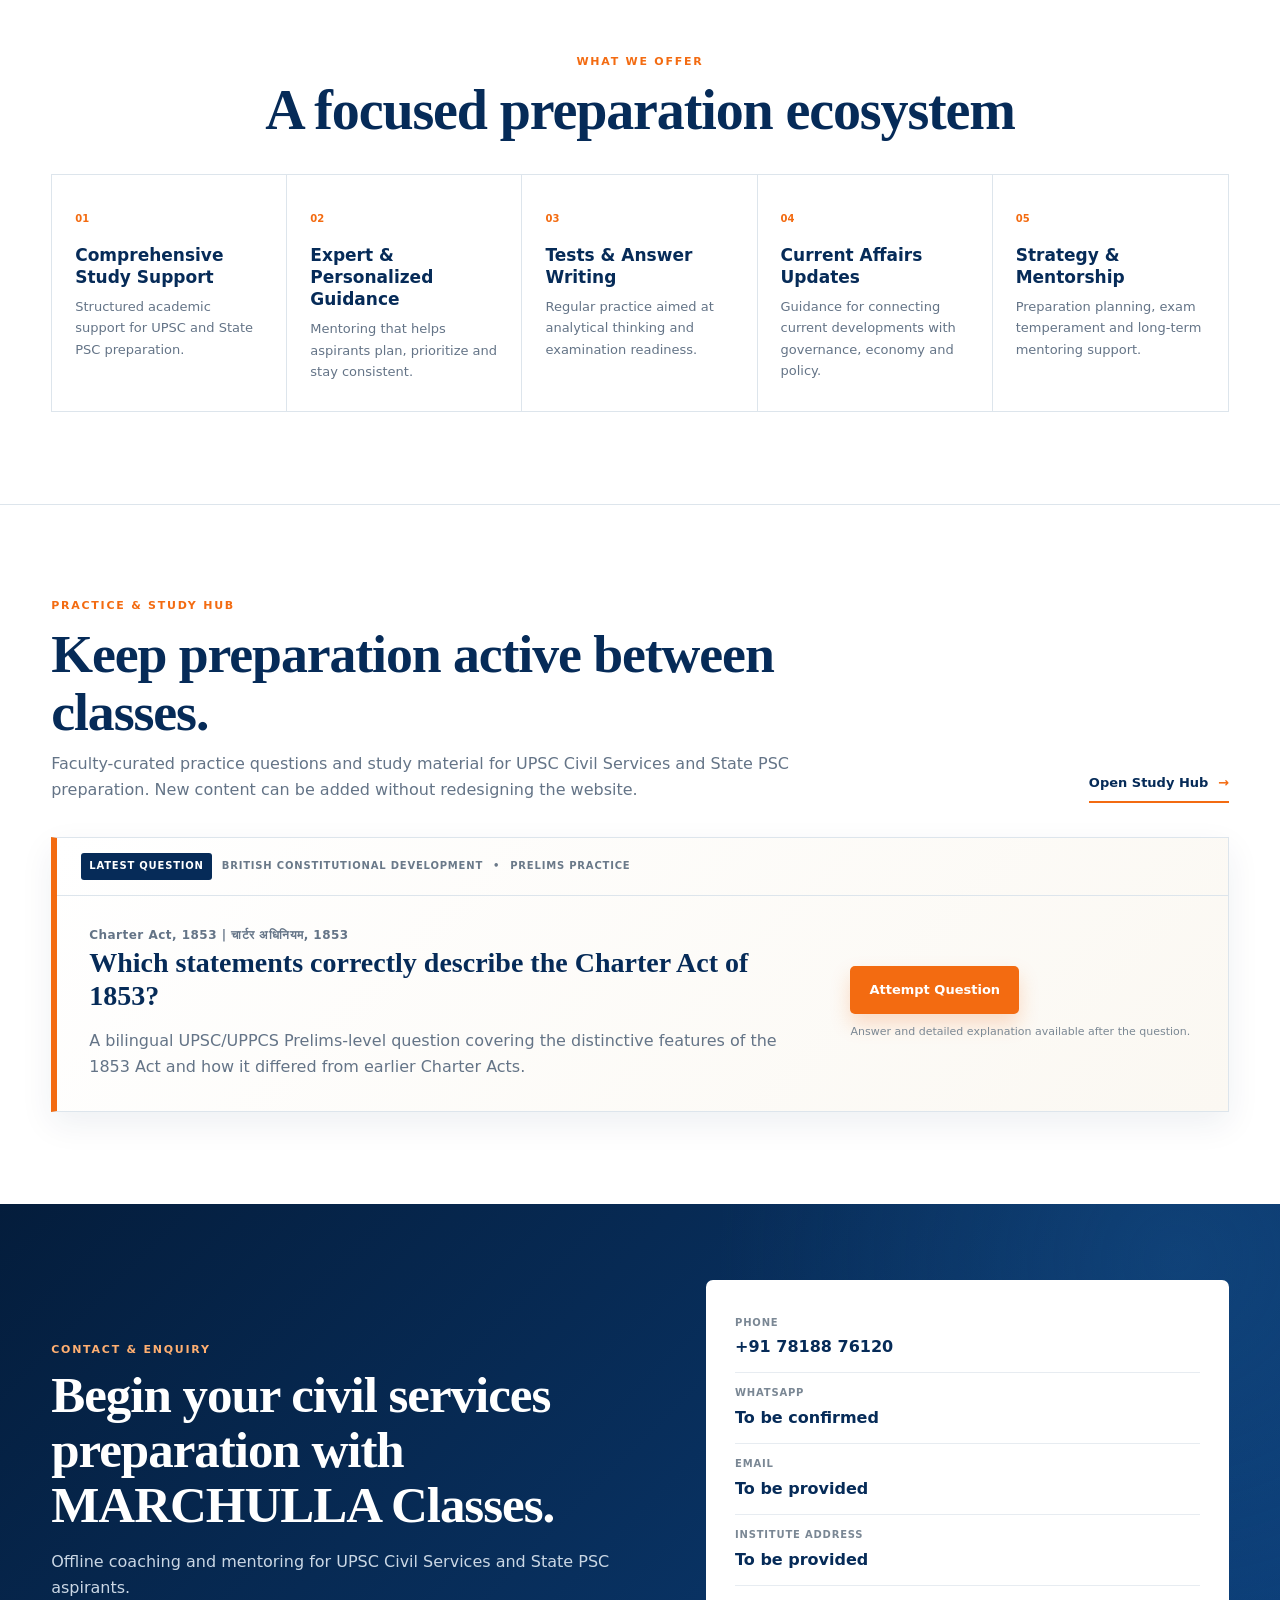
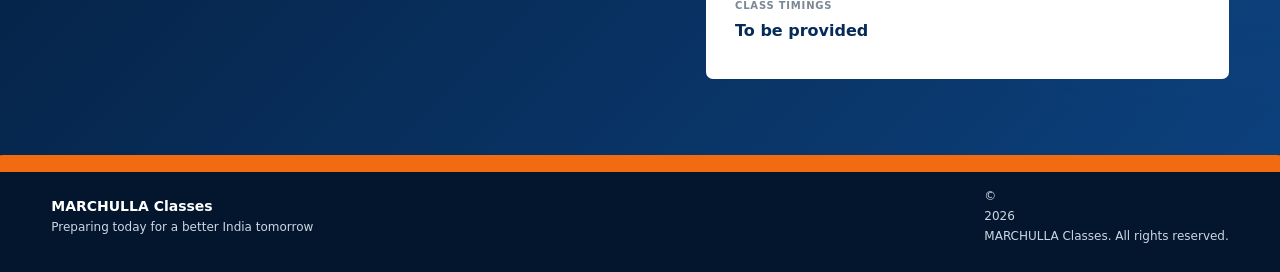
==== commit 18850716: "Add files via upload" ====
--- a/index.html
+++ b/index.html
@@ -6,7 +6,7 @@
   <meta name="description" content="MARCHULLA Classes — Offline coaching and mentoring for UPSC Civil Services and State PSC examinations.">
   <meta name="theme-color" content="#062a55">
   <title>MARCHULLA Classes | Civil Services</title>
-  <link rel="stylesheet" href="marchulla-v4.css?v=4.0">
+  <link rel="stylesheet" href="marchulla-v4-1.css?v=4.1">
 </head>
 <body>
 
@@ -57,6 +57,7 @@
         <a href="#focus">Academic Focus</a>
         <a href="#faculty">Faculty & Mentors</a>
         <a href="#offerings">What We Offer</a>
+        <a href="#practice">Practice & Study</a>
         <a href="#contact">Contact</a>
       </nav>
       <a class="nav-enquire" href="#contact">Enquire Now</a>
@@ -272,6 +273,47 @@
       </div>
     </section>
 
+
+    <section class="section practice-section" id="practice">
+      <div class="container">
+        <div class="practice-heading">
+          <div>
+            <span class="section-label">PRACTICE & STUDY HUB</span>
+            <h2>Keep preparation active between classes.</h2>
+            <p>
+              Faculty-curated practice questions and study material for UPSC Civil Services
+              and State PSC preparation. New content can be added without redesigning the website.
+            </p>
+          </div>
+          <a href="study-hub.html" class="study-link">Open Study Hub <span>→</span></a>
+        </div>
+
+        <div class="latest-practice-card">
+          <div class="practice-meta">
+            <span class="practice-badge">LATEST QUESTION</span>
+            <span>British Constitutional Development</span>
+            <span>•</span>
+            <span>Prelims Practice</span>
+          </div>
+
+          <div class="latest-practice-grid">
+            <div>
+              <p class="practice-topic">Charter Act, 1853 | चार्टर अधिनियम, 1853</p>
+              <h3>Which statements correctly describe the Charter Act of 1853?</h3>
+              <p>
+                A bilingual UPSC/UPPCS Prelims-level question covering the distinctive features
+                of the 1853 Act and how it differed from earlier Charter Acts.
+              </p>
+            </div>
+            <div class="practice-actions">
+              <a class="button primary" href="study-hub.html#charter-act-1853">Attempt Question</a>
+              <span>Answer and detailed explanation available after the question.</span>
+            </div>
+          </div>
+        </div>
+      </div>
+    </section>
+
     <section class="contact-band" id="contact">
       <div class="container contact-layout">
         <div>
@@ -280,7 +322,8 @@
           <p>Offline coaching and mentoring for UPSC Civil Services and State PSC aspirants.</p>
         </div>
         <div class="contact-box">
-          <div><span>Phone / WhatsApp</span><strong>To be provided</strong></div>
+          <div><span>Phone</span><strong><a href="tel:+917818876120">+91 78188 76120</a></strong></div>
+          <div><span>WhatsApp</span><strong>To be confirmed</strong></div>
           <div><span>Email</span><strong>To be provided</strong></div>
           <div><span>Institute Address</span><strong>To be provided</strong></div>
           <div><span>Class Timings</span><strong>To be provided</strong></div>
@@ -300,6 +343,6 @@
     </div>
   </footer>
 
-  <script src="marchulla-v4.js?v=4.0"></script>
+  <script src="marchulla-v4-1.js?v=4.1"></script>
 </body>
 </html>
--- a/marchulla-v4-1.css
+++ b/marchulla-v4-1.css
@@ -0,0 +1,713 @@
+
+:root{
+  --navy:#062b58;
+  --navy-deep:#041d3c;
+  --navy-mid:#0c407c;
+  --orange:#f36b11;
+  --orange-soft:#ff9a52;
+  --cream:#fbf8f2;
+  --paper:#ffffff;
+  --mist:#f3f7fa;
+  --text:#24384d;
+  --muted:#647487;
+  --line:#dde5ec;
+  --shadow:0 18px 48px rgba(6,43,88,.11);
+}
+*{box-sizing:border-box}
+html{scroll-behavior:smooth}
+body{
+  margin:0;
+  font-family:Inter,ui-sans-serif,system-ui,-apple-system,BlinkMacSystemFont,"Segoe UI",sans-serif;
+  color:var(--text);
+  background:#fff;
+  line-height:1.65;
+}
+a{text-decoration:none;color:inherit}
+img{display:block;max-width:100%}
+.container{width:min(1180px,92%);margin:auto}
+
+.utility-bar{
+  background:var(--navy-deep);
+  color:#fff;
+  font-size:11px;
+  font-weight:800;
+  letter-spacing:.08em;
+  text-transform:uppercase;
+}
+.utility-inner{
+  min-height:34px;
+  display:flex;
+  align-items:center;
+  justify-content:space-between;
+  gap:20px;
+}
+.utility-inner div{display:flex;gap:12px;align-items:center}
+.utility-inner i{font-style:normal;color:var(--orange)}
+
+.masthead{background:#fff}
+.masthead-inner{
+  min-height:102px;
+  display:flex;
+  align-items:center;
+  justify-content:space-between;
+  gap:28px;
+}
+.identity{display:flex;align-items:center;gap:15px;color:var(--navy)}
+.identity-mark{display:block;flex:0 0 78px}
+.identity-text strong{
+  display:block;
+  font-family:Georgia,"Times New Roman",serif;
+  font-size:26px;
+  line-height:.95;
+  letter-spacing:.12em;
+}
+.identity-text b{
+  display:block;
+  font-size:10px;
+  letter-spacing:.46em;
+  margin-top:7px;
+}
+.identity-text small{
+  display:block;
+  font-size:8px;
+  letter-spacing:.16em;
+  color:#6c7c8d;
+  margin-top:5px;
+  font-weight:800;
+}
+.masthead-message{
+  text-align:right;
+  color:var(--navy);
+  font-family:Georgia,"Times New Roman",serif;
+  font-style:italic;
+  line-height:1.15;
+}
+.masthead-message span{display:block;font-size:17px}
+.masthead-message strong{display:block;font-size:23px;color:var(--orange);font-weight:500}
+
+.nav-shell{
+  background:var(--navy);
+  color:#fff;
+  box-shadow:0 3px 12px rgba(0,0,0,.12);
+  position:sticky;
+  top:0;
+  z-index:100;
+}
+.nav-inner{
+  min-height:52px;
+  display:flex;
+  align-items:center;
+  gap:12px;
+}
+.main-nav{display:flex;align-items:center;gap:0;flex:1}
+.main-nav a{
+  display:flex;
+  align-items:center;
+  min-height:52px;
+  padding:0 18px;
+  font-size:13px;
+  font-weight:750;
+  border-bottom:3px solid transparent;
+}
+.main-nav a:hover,.main-nav a.active{
+  background:rgba(255,255,255,.06);
+  border-color:var(--orange);
+}
+.nav-enquire{
+  color:#fff;
+  background:var(--orange);
+  padding:10px 16px;
+  border-radius:5px;
+  font-size:12px;
+  font-weight:850;
+}
+.menu-button{display:none;background:none;border:0;color:#fff;font-weight:800;font-size:14px}
+
+.institutional-hero{
+  position:relative;
+  min-height:590px;
+  overflow:hidden;
+  background:#cddbe5;
+}
+.institutional-hero>img{
+  position:absolute;
+  inset:0;
+  width:100%;
+  height:100%;
+  object-fit:cover;
+  object-position:center;
+}
+.hero-shade{
+  position:absolute;
+  inset:0;
+  background:
+    linear-gradient(90deg,rgba(255,255,255,.98) 0%,rgba(255,255,255,.92) 28%,rgba(255,255,255,.42) 51%,rgba(255,255,255,.05) 72%),
+    linear-gradient(180deg,transparent 70%,rgba(3,26,53,.16) 100%);
+}
+.hero-content{
+  position:relative;
+  z-index:2;
+  min-height:590px;
+  display:flex;
+  align-items:center;
+}
+.hero-caption{max-width:635px;padding:38px 0}
+.hero-label,.section-label{
+  display:block;
+  color:var(--orange);
+  font-size:11px;
+  font-weight:900;
+  letter-spacing:.16em;
+  text-transform:uppercase;
+}
+.hero-caption h1{
+  font-family:Georgia,"Times New Roman",serif;
+  color:var(--navy);
+  font-size:clamp(48px,6vw,82px);
+  line-height:.93;
+  letter-spacing:-.03em;
+  margin:14px 0 0;
+}
+.hero-caption h2{
+  font-family:Georgia,"Times New Roman",serif;
+  color:var(--orange);
+  font-size:clamp(37px,4.8vw,64px);
+  line-height:1;
+  margin:9px 0 0;
+  font-weight:700;
+}
+.hero-caption h2 em{
+  font-size:.62em;
+  font-weight:400;
+  color:var(--navy);
+  margin-right:5px;
+}
+.orange-rule{width:58px;height:4px;background:var(--orange);border-radius:4px;margin:25px 0 17px}
+.hero-quote{
+  margin:0 0 14px;
+  font-family:Georgia,"Times New Roman",serif;
+  font-style:italic;
+  font-size:27px;
+  color:var(--navy);
+}
+.hero-summary{font-size:17px;color:#40566b;max-width:590px}
+.hero-buttons{display:flex;gap:12px;flex-wrap:wrap;margin-top:25px}
+.button{
+  display:inline-flex;
+  align-items:center;
+  justify-content:center;
+  min-height:48px;
+  padding:0 19px;
+  border-radius:5px;
+  font-weight:800;
+  font-size:13px;
+}
+.button.primary{background:var(--orange);color:#fff;box-shadow:0 10px 20px rgba(243,107,17,.22)}
+.button.ghost{background:#fff;color:var(--navy);border:1px solid #bdcbd7}
+.hero-motto{
+  position:absolute;
+  z-index:3;
+  right:4.5%;
+  bottom:24px;
+  background:rgba(4,35,70,.93);
+  color:#fff;
+  display:flex;
+  align-items:center;
+  gap:10px;
+  padding:11px 17px;
+  border-radius:4px;
+  font-size:10px;
+  letter-spacing:.08em;
+  font-weight:900;
+}
+.hero-motto i{color:var(--orange);font-style:normal}
+
+.quick-facts{
+  background:#fff;
+  border-bottom:1px solid var(--line);
+  box-shadow:0 8px 26px rgba(7,42,78,.05);
+}
+.quick-grid{
+  display:grid;
+  grid-template-columns:repeat(4,1fr);
+}
+.quick-grid div{
+  padding:21px 24px;
+  text-align:center;
+  border-right:1px solid var(--line);
+}
+.quick-grid div:last-child{border-right:0}
+.quick-grid strong{
+  display:block;
+  color:var(--navy);
+  font-family:Georgia,"Times New Roman",serif;
+  font-size:19px;
+}
+.quick-grid span{display:block;color:var(--muted);font-size:12px;margin-top:2px}
+
+.section{padding:92px 0}
+.welcome{background:#fff}
+.welcome-grid{
+  display:grid;
+  grid-template-columns:.8fr 1.2fr;
+  gap:86px;
+  align-items:start;
+}
+.section-title h2,.section-heading h2,.contact-layout h2{
+  margin:9px 0 0;
+  font-family:Georgia,"Times New Roman",serif;
+  color:var(--navy);
+  font-size:clamp(36px,4.4vw,56px);
+  line-height:1.08;
+  letter-spacing:-.02em;
+}
+.title-rule{width:58px;height:4px;background:var(--orange);margin-top:21px;border-radius:3px}
+.welcome-copy{font-size:17px;color:#4e6072}
+.welcome-copy .lead{font-size:20px;color:#2f465c;margin-top:0}
+.values-row{
+  display:grid;
+  grid-template-columns:repeat(4,1fr);
+  margin-top:52px;
+  border-top:1px solid var(--line);
+  border-bottom:1px solid var(--line);
+}
+.values-row article{padding:28px 24px;border-right:1px solid var(--line)}
+.values-row article:last-child{border-right:0}
+.values-row span{color:var(--orange);font-size:10px;font-weight:900}
+.values-row h3{color:var(--navy);font-size:18px;margin:9px 0 7px}
+.values-row p{font-size:13px;color:var(--muted);margin:0}
+
+.focus-section{background:var(--cream)}
+.section-heading{max-width:780px;margin-bottom:39px}
+.section-heading.centered{text-align:center;margin-left:auto;margin-right:auto}
+.section-heading.centered p{max-width:690px;margin:10px auto 0;color:var(--muted)}
+.focus-grid{
+  display:grid;
+  grid-template-columns:repeat(3,1fr);
+  gap:20px;
+}
+.focus-card{
+  background:#fff;
+  border-top:4px solid var(--navy);
+  box-shadow:var(--shadow);
+  padding:31px 28px 28px;
+  display:flex;
+  gap:18px;
+  min-height:185px;
+}
+.focus-icon{
+  width:45px;height:45px;flex:0 0 45px;
+  display:grid;place-items:center;
+  border-radius:50%;
+  background:var(--orange);
+  color:#fff;
+  font-size:11px;
+  font-weight:900;
+}
+.focus-card h3{
+  color:var(--navy);
+  font-family:Georgia,"Times New Roman",serif;
+  font-size:24px;
+  line-height:1.15;
+  margin:0 0 9px;
+}
+.focus-card p{color:var(--muted);font-size:14px;margin:0}
+
+.faculty-section{background:var(--mist)}
+.leadership-list{display:grid;gap:26px}
+.leader{
+  display:grid;
+  grid-template-columns:210px 1fr;
+  background:#fff;
+  border:1px solid #e1e8ef;
+  box-shadow:0 13px 34px rgba(9,46,84,.06);
+}
+.leader.reverse{grid-template-columns:210px 1fr}
+.leader-photo{
+  min-height:285px;
+  background:
+    radial-gradient(circle at 50% 30%,rgba(255,255,255,.18),transparent 28%),
+    linear-gradient(145deg,var(--navy),var(--navy-mid));
+  display:grid;
+  place-items:center;
+}
+.placeholder-photo span{
+  width:88px;height:88px;border-radius:50%;
+  border:2px solid rgba(255,255,255,.7);
+  color:#fff;
+  display:grid;place-items:center;
+  font-family:Georgia,serif;
+  font-size:25px;
+  font-weight:700;
+}
+.leader-content{padding:33px 37px}
+.designation{
+  color:var(--orange);
+  font-size:10px;
+  text-transform:uppercase;
+  letter-spacing:.12em;
+  font-weight:900;
+  margin:0 0 4px;
+}
+.leader-content h3{
+  margin:0 0 13px;
+  color:var(--navy);
+  font-family:Georgia,"Times New Roman",serif;
+  font-size:32px;
+}
+.leader-content>p:last-of-type{color:#536679;max-width:790px}
+.expertise{display:flex;gap:8px;flex-wrap:wrap;margin-top:18px}
+.expertise span{
+  background:#eef4f8;
+  color:var(--navy);
+  padding:6px 9px;
+  border-radius:3px;
+  font-size:10px;
+  font-weight:800;
+}
+
+.offerings-section{background:#fff}
+.compact{margin-bottom:34px}
+.offerings-grid{
+  display:grid;
+  grid-template-columns:repeat(5,1fr);
+  border:1px solid var(--line);
+}
+.offerings-grid article{
+  padding:29px 23px;
+  border-right:1px solid var(--line);
+  min-height:205px;
+}
+.offerings-grid article:last-child{border-right:0}
+.offer-no{font-size:10px;color:var(--orange);font-weight:900}
+.offerings-grid h3{color:var(--navy);font-size:17px;line-height:1.3;margin:13px 0 8px}
+.offerings-grid p{color:var(--muted);font-size:13px;margin:0}
+
+.contact-band{
+  background:
+    radial-gradient(circle at 92% 10%,rgba(28,91,153,.34),transparent 36%),
+    linear-gradient(135deg,var(--navy-deep),var(--navy-mid));
+  color:#fff;
+  padding:76px 0;
+}
+.contact-layout{
+  display:grid;
+  grid-template-columns:1fr .9fr;
+  gap:74px;
+  align-items:center;
+}
+.section-label.light{color:#ffaf71}
+.contact-layout h2{color:#fff;font-size:clamp(34px,4vw,51px)}
+.contact-layout>div:first-child>p:last-child{color:#cad7e5;font-size:16px}
+.contact-box{
+  background:#fff;
+  color:var(--text);
+  border-radius:7px;
+  padding:23px 29px;
+}
+.contact-box div{padding:12px 0;border-bottom:1px solid #e7ecf1}
+.contact-box div:last-child{border-bottom:0}
+.contact-box span{
+  display:block;
+  color:#7a8794;
+  text-transform:uppercase;
+  letter-spacing:.08em;
+  font-size:10px;
+  font-weight:850;
+}
+.contact-box strong{display:block;color:var(--navy);margin-top:3px}
+
+.site-footer{
+  position:relative;
+  background:#03162e;
+  color:#cbd7e3;
+  padding:32px 0 26px;
+  overflow:hidden;
+}
+.footer-wave{
+  position:absolute;
+  top:-23px;left:-5%;width:110%;height:40px;
+  background:var(--orange);
+  border-radius:50% 50% 0 0/100% 100% 0 0;
+}
+.footer-content{
+  display:flex;
+  justify-content:space-between;
+  gap:30px;
+  align-items:center;
+  font-size:12px;
+}
+.footer-content strong{display:block;color:#fff;font-size:14px}
+.footer-content span{display:block}
+.footer-content p{margin:0}
+
+@media(max-width:980px){
+  .masthead-message{display:none}
+  .main-nav a{padding:0 11px;font-size:12px}
+  .nav-enquire{display:none}
+  .quick-grid{grid-template-columns:repeat(2,1fr)}
+  .quick-grid div:nth-child(2){border-right:0}
+  .quick-grid div:nth-child(-n+2){border-bottom:1px solid var(--line)}
+  .welcome-grid,.contact-layout{grid-template-columns:1fr;gap:36px}
+  .values-row{grid-template-columns:repeat(2,1fr)}
+  .values-row article:nth-child(2){border-right:0}
+  .values-row article:nth-child(-n+2){border-bottom:1px solid var(--line)}
+  .focus-grid{grid-template-columns:1fr}
+  .offerings-grid{grid-template-columns:repeat(2,1fr)}
+  .offerings-grid article{border-bottom:1px solid var(--line)}
+  .offerings-grid article:nth-child(2n){border-right:0}
+}
+@media(max-width:760px){
+  .utility-inner{justify-content:center}
+  .utility-inner>div{display:none}
+  .masthead-inner{min-height:82px}
+  .identity-mark{width:61px;height:49px;flex-basis:61px}
+  .identity-text strong{font-size:20px}
+  .identity-text b{font-size:8px}
+  .identity-text small{display:none}
+  .menu-button{display:block}
+  .nav-inner{min-height:48px;justify-content:space-between}
+  .main-nav{
+    display:none;
+    position:absolute;
+    top:48px;left:0;right:0;
+    background:var(--navy);
+    flex-direction:column;
+    align-items:stretch;
+    box-shadow:0 12px 24px rgba(0,0,0,.18);
+  }
+  .main-nav.open{display:flex}
+  .main-nav a{min-height:45px;border-bottom:1px solid rgba(255,255,255,.1);padding:0 4%}
+  .nav-shell{position:sticky;top:0}
+  .institutional-hero{min-height:720px}
+  .institutional-hero>img{object-position:68% center}
+  .hero-shade{
+    background:
+      linear-gradient(180deg,rgba(255,255,255,.98) 0%,rgba(255,255,255,.93) 44%,rgba(255,255,255,.2) 72%,rgba(3,26,53,.18) 100%);
+  }
+  .hero-content{min-height:720px;align-items:flex-start;padding-top:52px}
+  .hero-caption{max-width:100%;padding:0}
+  .hero-caption h1{font-size:50px}
+  .hero-caption h2{font-size:39px}
+  .hero-quote{font-size:23px}
+  .hero-summary{font-size:15px}
+  .hero-motto{
+    left:5%;right:5%;bottom:20px;
+    justify-content:center;
+    font-size:9px;
+  }
+  .values-row{grid-template-columns:1fr}
+  .values-row article{border-right:0!important;border-bottom:1px solid var(--line)}
+  .values-row article:last-child{border-bottom:0}
+  .leader,.leader.reverse{grid-template-columns:1fr}
+  .leader-photo{min-height:180px}
+  .offerings-grid{grid-template-columns:1fr}
+  .offerings-grid article{border-right:0!important}
+  .footer-content{flex-direction:column;align-items:flex-start}
+}
+@media(max-width:480px){
+  .container{width:91%}
+  .identity-text strong{font-size:18px}
+  .identity-text b{letter-spacing:.36em}
+  .institutional-hero{min-height:690px}
+  .hero-content{min-height:690px}
+  .hero-caption h1{font-size:43px}
+  .hero-caption h2{font-size:33px}
+  .hero-caption h2 em{font-size:.58em}
+  .hero-buttons{gap:9px}
+  .button{min-height:45px;padding:0 15px;font-size:12px}
+  .quick-grid{grid-template-columns:1fr 1fr}
+  .quick-grid div{padding:16px 9px}
+  .section{padding:72px 0}
+  .section-title h2,.section-heading h2,.contact-layout h2{font-size:36px}
+  .leader-content{padding:26px 22px}
+  .leader-content h3{font-size:28px}
+}
+
+
+/* ===== V4.1 Practice & Study Hub ===== */
+.practice-section{
+  background:#fff;
+  border-top:1px solid var(--line);
+}
+.practice-heading{
+  display:flex;
+  align-items:end;
+  justify-content:space-between;
+  gap:40px;
+  margin-bottom:34px;
+}
+.practice-heading>div{max-width:760px}
+.practice-heading h2{
+  margin:9px 0 10px;
+  font-family:Georgia,"Times New Roman",serif;
+  color:var(--navy);
+  font-size:clamp(36px,4.2vw,54px);
+  line-height:1.08;
+  letter-spacing:-.02em;
+}
+.practice-heading p{color:var(--muted);font-size:16px;margin:0}
+.study-link{
+  flex:0 0 auto;
+  color:var(--navy);
+  font-size:13px;
+  font-weight:850;
+  border-bottom:2px solid var(--orange);
+  padding:8px 0;
+}
+.study-link span{color:var(--orange);margin-left:5px}
+.latest-practice-card{
+  border:1px solid var(--line);
+  border-left:6px solid var(--orange);
+  background:linear-gradient(135deg,#fff 0%,#fbf8f2 100%);
+  box-shadow:0 12px 32px rgba(6,43,88,.07);
+}
+.practice-meta{
+  display:flex;
+  align-items:center;
+  gap:10px;
+  flex-wrap:wrap;
+  padding:15px 24px;
+  border-bottom:1px solid var(--line);
+  color:#6a7989;
+  font-size:10px;
+  text-transform:uppercase;
+  letter-spacing:.08em;
+  font-weight:800;
+}
+.practice-badge{
+  background:var(--navy);
+  color:#fff;
+  padding:5px 8px;
+  border-radius:3px;
+}
+.latest-practice-grid{
+  display:grid;
+  grid-template-columns:1.35fr .65fr;
+  gap:44px;
+  align-items:center;
+  padding:30px 32px;
+}
+.practice-topic{
+  color:var(--orange);
+  font-size:12px;
+  font-weight:850;
+  letter-spacing:.04em;
+  margin:0 0 6px;
+}
+.latest-practice-card h3{
+  font-family:Georgia,"Times New Roman",serif;
+  color:var(--navy);
+  font-size:28px;
+  line-height:1.18;
+  margin:0 0 10px;
+}
+.latest-practice-card p{color:var(--muted);margin-bottom:0}
+.practice-actions{display:flex;flex-direction:column;align-items:flex-start;gap:9px}
+.practice-actions>span{font-size:11px;color:#7b8894}
+
+/* Study Hub page */
+.study-page{background:#f6f8fa}
+.study-hero{
+  background:linear-gradient(135deg,var(--navy-deep),var(--navy-mid));
+  color:#fff;
+  padding:64px 0 58px;
+}
+.study-hero h1{
+  font-family:Georgia,"Times New Roman",serif;
+  font-size:clamp(42px,5vw,66px);
+  line-height:1.03;
+  margin:10px 0 12px;
+}
+.study-hero p{max-width:760px;color:#d1dce7;font-size:17px}
+.study-home-link{display:inline-block;margin-top:17px;color:#fff;font-size:12px;font-weight:800;border-bottom:2px solid var(--orange);padding-bottom:5px}
+.study-feed{padding:64px 0 90px}
+.study-controls{
+  display:flex;gap:10px;flex-wrap:wrap;margin-bottom:28px
+}
+.filter-btn{
+  border:1px solid #cfd9e2;
+  background:#fff;color:var(--navy);
+  border-radius:4px;
+  padding:9px 13px;
+  font-size:11px;font-weight:850;
+  cursor:pointer;
+}
+.filter-btn.active{background:var(--navy);color:#fff;border-color:var(--navy)}
+.content-card{
+  background:#fff;
+  border:1px solid #dfe7ed;
+  box-shadow:0 12px 34px rgba(6,43,88,.06);
+  margin-bottom:24px;
+}
+.content-card-header{
+  padding:22px 28px;
+  border-bottom:1px solid var(--line);
+  display:flex;justify-content:space-between;gap:20px;align-items:start;
+}
+.content-card-header h2{
+  font-family:Georgia,"Times New Roman",serif;
+  color:var(--navy);
+  font-size:30px;
+  line-height:1.15;
+  margin:4px 0 0;
+}
+.content-tags{display:flex;gap:7px;flex-wrap:wrap;margin-top:10px}
+.content-tags span{
+  background:#eef4f8;color:var(--navy);
+  padding:5px 8px;border-radius:3px;
+  font-size:10px;font-weight:800;
+}
+.content-date{font-size:11px;color:#7f8b97;white-space:nowrap}
+.question-layout{padding:26px 28px}
+.lang-block{margin-bottom:28px}
+.lang-block h3{
+  color:var(--orange);
+  font-size:12px;text-transform:uppercase;
+  letter-spacing:.1em;margin:0 0 10px
+}
+.lang-block p{color:#31475c}
+.statements{margin:15px 0 18px;padding-left:24px}
+.statements li{margin:8px 0}
+.options{display:grid;grid-template-columns:1fr 1fr;gap:8px 18px;margin:16px 0}
+.option{padding:10px 12px;border:1px solid #e0e7ed;background:#fbfcfd}
+.answer-panel{
+  background:#f4f8fb;
+  border-top:1px solid var(--line);
+  padding:0 28px;
+}
+.answer-panel details{padding:20px 0}
+.answer-panel summary{
+  cursor:pointer;
+  color:var(--navy);
+  font-weight:850;
+  font-size:14px;
+}
+.correct-answer{
+  display:inline-block;
+  margin:18px 0 8px;
+  background:#eaf6ed;
+  color:#1f6534;
+  padding:8px 11px;
+  font-weight:850;
+  border-left:4px solid #3b8d52;
+}
+.explanation-item{margin:18px 0}
+.explanation-item strong{color:var(--navy)}
+.fact-table{width:100%;border-collapse:collapse;margin:18px 0}
+.fact-table th,.fact-table td{border:1px solid #dce5eb;padding:10px;text-align:left;vertical-align:top}
+.fact-table th{background:var(--navy);color:#fff;font-size:12px}
+.trap-box{
+  background:#fff5ec;border-left:4px solid var(--orange);
+  padding:16px 18px;margin:20px 0 4px
+}
+.empty-study{
+  padding:32px;background:#fff;border:1px dashed #cfd9e1;color:#6e7d8c
+}
+@media(max-width:760px){
+  .practice-heading{align-items:flex-start;flex-direction:column;gap:18px}
+  .latest-practice-grid{grid-template-columns:1fr;gap:24px;padding:24px}
+  .content-card-header{flex-direction:column}
+  .options{grid-template-columns:1fr}
+  .question-layout,.answer-panel{padding-left:20px;padding-right:20px}
+}
